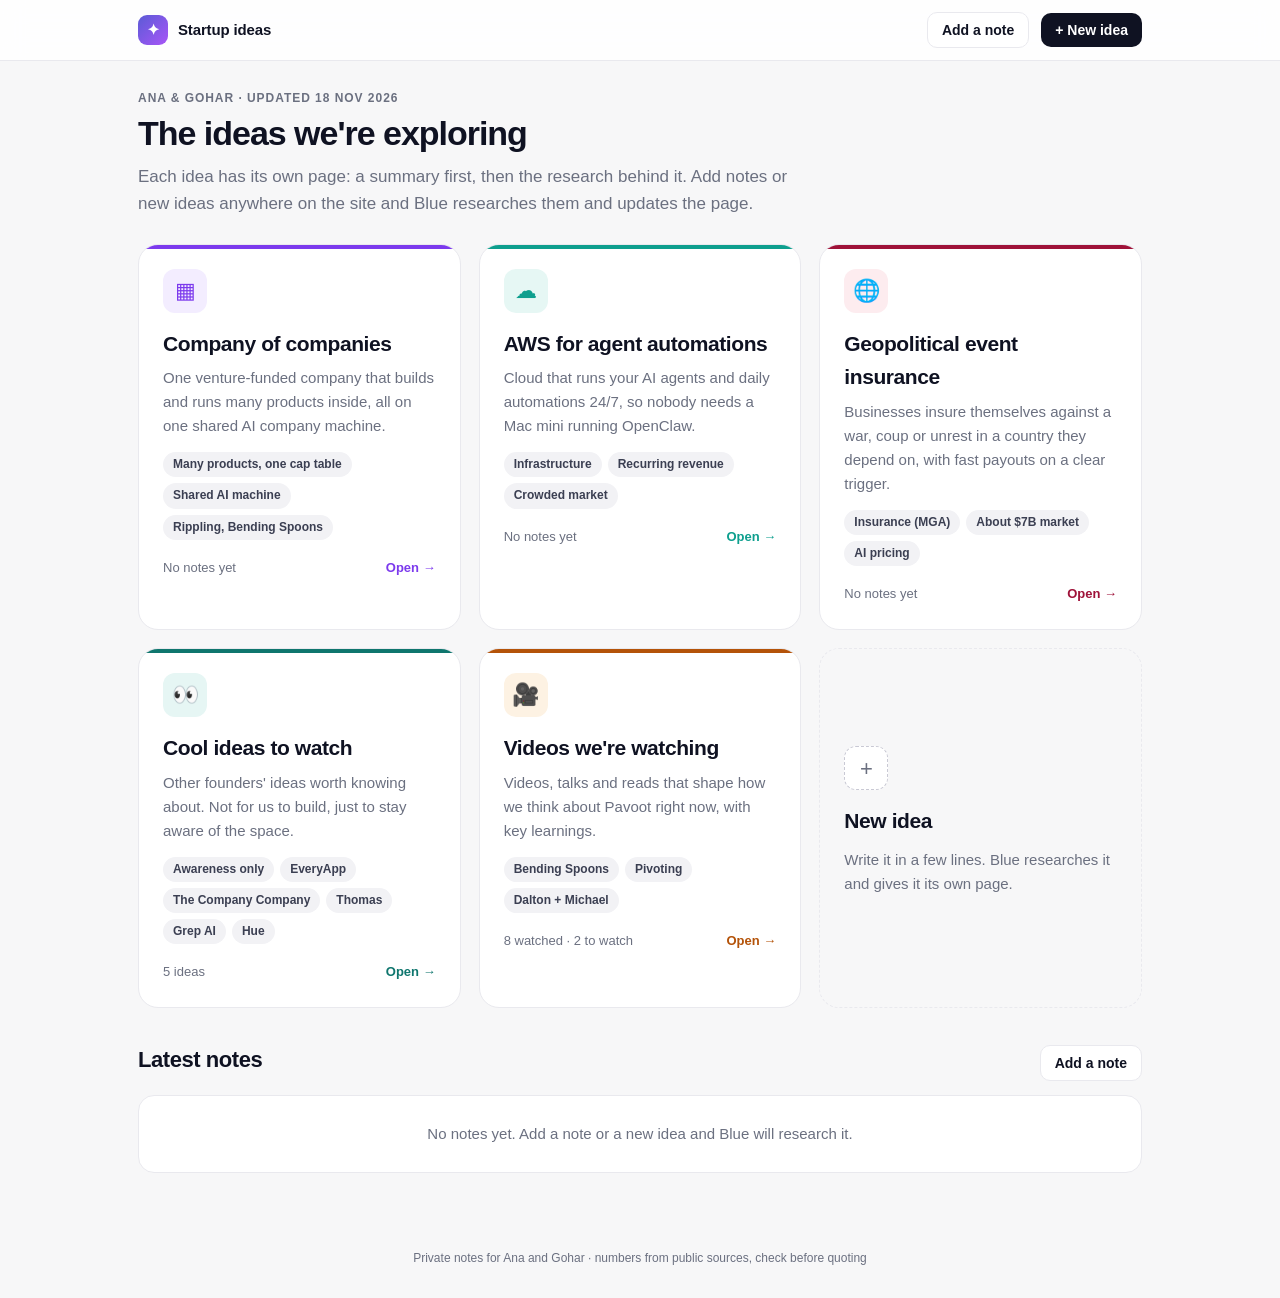
==== index.html @ 95b8ad47 "Expand Geopolitical event insurance: market size, companies with links and revenue, AI tab" ====
<!doctype html>
<html lang='en'><head><meta charset='utf-8'><meta name='viewport' content='width=device-width,initial-scale=1'><meta name='robots' content='noindex,nofollow'><title>Startup ideas</title>
<style>
:root{--bg:#f7f7f8;--card:#fff;--ink:#0f1222;--mut:#6b7080;--line:#e9e9ee;--acc:#5b5bd6;--cc:#7c3aed;--ccl:#f3edff;--aws:#0e9f8e;--awsl:#e6f7f4;--good:#16a34a;--bad:#dc2626}
*{box-sizing:border-box}html{scroll-behavior:smooth}body{margin:0;font:15px/1.6 Inter,-apple-system,BlinkMacSystemFont,'Segoe UI',Roboto,Arial,sans-serif;background:var(--bg);color:var(--ink);-webkit-font-smoothing:antialiased}
a{color:inherit}button{font-family:inherit}
.bar{position:sticky;top:0;z-index:20;background:rgba(255,255,255,.85);backdrop-filter:saturate(180%) blur(12px);-webkit-backdrop-filter:saturate(180%) blur(12px);border-bottom:1px solid var(--line)}
.bar .in{max-width:1040px;margin:0 auto;padding:12px 18px;display:flex;align-items:center;gap:12px}
.logo{display:flex;align-items:center;gap:10px;font-weight:700;letter-spacing:-.01em;cursor:pointer}.logo i{width:30px;height:30px;border-radius:9px;background:linear-gradient(135deg,#5b5bd6,#a855f7);display:inline-flex;align-items:center;justify-content:center;color:#fff;font-style:normal;font-size:15px}
.sp{flex:1}.btn{border:0;border-radius:10px;padding:9px 14px;font-weight:600;font-size:14px;cursor:pointer;background:var(--ink);color:#fff;display:inline-flex;align-items:center;gap:6px}.btn.sec{background:#fff;color:var(--ink);border:1px solid var(--line)}.btn:disabled{opacity:.5}
main{max-width:1040px;margin:0 auto;padding:28px 18px 60px}
.view{display:none}.view.on{display:block;animation:f .25s ease}@keyframes f{from{opacity:0;transform:translateY(6px)}to{opacity:1}}
.eyebrow{font-size:12px;font-weight:700;letter-spacing:.08em;text-transform:uppercase;color:var(--mut)}
h1{font-size:34px;line-height:1.15;letter-spacing:-.03em;margin:6px 0 10px}h2{font-size:22px;letter-spacing:-.02em;margin:0 0 6px}h3{font-size:15px;margin:0 0 8px;letter-spacing:-.01em}
.lede{color:var(--mut);font-size:17px;max-width:680px;margin:0 0 26px}
.card{background:var(--card);border:1px solid var(--line);border-radius:16px;padding:20px 22px;margin:0 0 16px}
.card p{margin:6px 0}.grid{display:grid;grid-template-columns:repeat(auto-fit,minmax(260px,1fr));gap:16px;margin:0 0 16px}.grid>.card{margin:0}
.ideas{display:grid;grid-template-columns:repeat(auto-fit,minmax(300px,1fr));gap:18px;margin-bottom:34px}
.ic{position:relative;cursor:pointer;border-radius:20px;padding:24px;background:#fff;border:1px solid var(--line);transition:.2s;overflow:hidden}.ic:hover{transform:translateY(-3px);box-shadow:0 14px 34px rgba(15,18,34,.08)}
.ic:before{content:'';position:absolute;inset:0 0 auto 0;height:4px;background:var(--c)}
.ic .ico{width:44px;height:44px;border-radius:12px;background:var(--cl);color:var(--c);display:flex;align-items:center;justify-content:center;font-size:22px;margin-bottom:14px}
.ic h2{font-size:21px}.ic p{color:var(--mut);margin:4px 0 14px}.chips{display:flex;flex-wrap:wrap;gap:6px}.chip{font-size:12px;font-weight:600;padding:3px 10px;border-radius:20px;background:#f2f2f5;color:#3b3f52}
.ic .ft{display:flex;justify-content:space-between;align-items:center;margin-top:18px;font-size:13px;color:var(--mut)}.ic .ft b{color:var(--c)}
.ic.add{border-style:dashed;background:transparent;display:flex;flex-direction:column;justify-content:center;align-items:flex-start;--c:transparent}.ic.add .ico{background:#fff;border:1px dashed #c9c9d4;color:var(--mut)}
.secttl{display:flex;justify-content:space-between;align-items:center;margin:0 0 12px}
.back{display:inline-flex;align-items:center;gap:6px;color:var(--mut);font-size:14px;cursor:pointer;margin-bottom:14px;border:0;background:none;padding:0}
.ihead{display:flex;gap:16px;align-items:flex-start;margin-bottom:20px}.ihead .ico{flex:0 0 52px;height:52px;border-radius:14px;background:var(--cl);color:var(--c);display:flex;align-items:center;justify-content:center;font-size:26px}.ihead h1{margin:0 0 4px;font-size:30px}.ihead p{margin:0;color:var(--mut);font-size:16px}
.tabs{display:flex;gap:4px;border-bottom:1px solid var(--line);margin:0 0 22px;overflow-x:auto;scrollbar-width:none;position:sticky;top:55px;background:var(--bg);z-index:10}.tabs::-webkit-scrollbar{display:none}
.tabs button{flex:0 0 auto;border:0;background:none;padding:11px 12px;font-size:14px;font-weight:500;color:var(--mut);cursor:pointer;border-bottom:2px solid transparent;margin-bottom:-1px}.tabs button.on{color:var(--ink);border-bottom-color:var(--c);font-weight:650}
.cnt{display:inline-block;min-width:18px;padding:0 6px;border-radius:9px;background:var(--cl);color:var(--c);font-size:11px;line-height:18px;margin-left:5px;text-align:center}
.pane{display:none}.pane.on{display:block;animation:f .2s}
.hero{font-size:18px;line-height:1.55;border:0;background:linear-gradient(135deg,var(--cl),#fff);border-left:4px solid var(--c)}
.stats{display:grid;grid-template-columns:repeat(auto-fit,minmax(150px,1fr));gap:12px;margin:0 0 16px}.stat{background:#fff;border:1px solid var(--line);border-radius:14px;padding:14px 16px}.stat b{display:block;font-size:22px;letter-spacing:-.02em;color:var(--c)}.stat span{font-size:13px;color:var(--mut)}
.flow{display:grid;grid-template-columns:repeat(auto-fit,minmax(180px,1fr));gap:12px;margin:0 0 16px}.step{background:#fff;border:1px solid var(--line);border-radius:14px;padding:14px 16px}.step .n{width:26px;height:26px;border-radius:50%;background:var(--cl);color:var(--c);font-weight:700;font-size:13px;display:flex;align-items:center;justify-content:center;margin-bottom:8px}.step p{margin:0;font-size:14px;color:#3b3f52}
ul{padding-left:20px;margin:6px 0}li{margin:5px 0}ul.pro,ul.con{list-style:none;padding:0}ul.pro li,ul.con li{padding-left:26px;position:relative}ul.pro li:before,ul.con li:before{position:absolute;left:0;top:2px;width:18px;height:18px;border-radius:50%;font-size:11px;font-weight:800;display:flex;align-items:center;justify-content:center}ul.pro li:before{content:'✓';background:#e8f7ee;color:var(--good)}ul.con li:before{content:'!';background:#fdecec;color:var(--bad)}
.tw{overflow-x:auto;margin:0 -4px}table{border-collapse:collapse;width:100%;font-size:14px}th,td{padding:11px 10px;text-align:left;vertical-align:top;border-bottom:1px solid var(--line)}th{font-size:11px;text-transform:uppercase;letter-spacing:.06em;color:var(--mut);font-weight:700}tr:last-child td{border-bottom:0}td b{white-space:nowrap}
.ex{display:grid;grid-template-columns:repeat(auto-fit,minmax(280px,1fr));gap:14px;margin:0 0 16px}.exc{background:#fff;border:1px solid var(--line);border-radius:16px;padding:18px}.exc .k{display:flex;justify-content:space-between;gap:8px;align-items:baseline}.exc .k h3{margin:0;font-size:16px}.exc .num{font-size:13px;font-weight:700;color:var(--c);white-space:nowrap}.exc p{margin:8px 0 0;font-size:14px;color:#3b3f52}.exc .take{margin-top:10px;font-size:13px;color:var(--mut);border-top:1px dashed var(--line);padding-top:8px}
.note{font-size:13px;color:var(--mut)}.lnk{color:var(--c);cursor:pointer;font-weight:600}
.qt{border-left:3px solid var(--line);padding:2px 0 2px 14px;margin:12px 0;color:#3b3f52}.qt .d{font-size:12px;font-weight:700;color:var(--mut);text-transform:uppercase;letter-spacing:.05em}
.nt{border:1px solid var(--line);border-radius:12px;padding:12px 14px;margin:10px 0;background:#fff}.nt .tx{margin-top:6px;white-space:pre-wrap}.nt .reply{margin-top:8px;font-size:13px;background:#f4f4ff;color:#33338a;border-radius:8px;padding:7px 10px}.nt .meta{font-size:12px;color:var(--mut);margin-top:6px}
.pill{display:inline-block;font-size:11px;font-weight:700;padding:2px 8px;border-radius:10px}.s-new{background:#fff4e5;color:#b45309}.s-wip{background:#eef2ff;color:#4338ca}.s-done{background:#e8f7ee;color:var(--good)}
.empty{text-align:center;padding:26px 10px;color:var(--mut)}
form label{display:block;font-size:13px;font-weight:600;margin:14px 0 6px}select,textarea{width:100%;font:inherit;border:1px solid var(--line);border-radius:10px;padding:10px 12px;background:#fff;color:var(--ink)}textarea{min-height:130px;resize:vertical}select:focus,textarea:focus{outline:2px solid #c7c7f5;border-color:#c7c7f5}
.seg{display:inline-flex;background:#f1f1f4;border-radius:10px;padding:3px;gap:2px}.seg button{border:0;background:none;border-radius:8px;padding:7px 13px;cursor:pointer;font-size:13px;font-weight:600;color:var(--mut)}.seg button.on{background:#fff;color:var(--ink);box-shadow:0 1px 3px rgba(0,0,0,.08)}
.modal{position:fixed;inset:0;background:rgba(15,18,34,.45);display:none;align-items:flex-start;justify-content:center;z-index:50;overflow:auto;padding:16px}.modal.on{display:flex}.modal .card{max-width:520px;width:100%;margin-top:6vh;box-shadow:0 24px 60px rgba(0,0,0,.2)}
.toast{position:fixed;left:50%;bottom:22px;transform:translateX(-50%);background:var(--ink);color:#fff;padding:10px 16px;border-radius:10px;font-size:14px;display:none;z-index:60;max-width:90%}
footer{text-align:center;color:var(--mut);font-size:12px;padding:0 16px 30px}
@media(max-width:640px){h1{font-size:27px}.ihead h1{font-size:24px}main{padding:20px 14px 50px}.bar .in{padding:10px 14px}.hide-s{display:none}.card{padding:16px}.tabs{top:51px}}
details.tg>summary{list-style:none;cursor:pointer;display:flex;align-items:center;gap:12px}details.tg>summary::-webkit-details-marker{display:none}details.tg>summary .sm{flex:1;min-width:0}details.tg>summary h2{margin:0;font-size:19px}details.tg>summary .note{margin:4px 0 0}details.tg>summary::after{content:'';flex:none;width:9px;height:9px;border-right:2px solid var(--c,#6b7080);border-bottom:2px solid var(--c,#6b7080);transform:rotate(45deg);transition:transform .2s;margin:0 4px 4px 0}details.tg[open]>summary::after{transform:rotate(-135deg);margin:4px 4px 0 0}details.tg>.tb{margin-top:12px}
.vctl{display:flex;flex-wrap:wrap;gap:8px;margin:0 0 10px}.vseg button{border:0;background:transparent;padding:6px 12px;border-radius:8px;font:inherit;font-size:13px;cursor:pointer;color:#3b3f52}.vseg button.on{background:#fff;box-shadow:0 1px 2px rgba(0,0,0,.12);font-weight:600}.vkinds{display:flex;gap:6px;flex-wrap:wrap;margin:0 0 14px}.vkinds button{border:1px solid #d6d6de;background:#fff;border-radius:999px;padding:5px 12px;font:inherit;font-size:13px;cursor:pointer;color:#3b3f52}.vkinds button.on{background:#1f2333;color:#fff;border-color:#1f2333}.card.k-video{border-left:5px solid #2563eb!important}.card.k-insight,.card.k-trend{border-left:5px solid #7c3aed!important}.card.k-text{border-left:5px solid #059669!important}.kb{display:inline-block;padding:1px 8px;border-radius:10px;font-weight:600;font-size:12px}.kb.k-video{background:#dbeafe;color:#1d4ed8}.kb.k-insight,.kb.k-trend{background:#ede9fe;color:#6d28d9}.kb.k-text{background:#d1fae5;color:#047857}.vkinds button[data-vk=video]{border-color:#93c5fd;color:#1d4ed8}.vkinds button[data-vk=insight],.vkinds button[data-vk=trend]{border-color:#c4b5fd;color:#6d28d9}.vkinds button[data-vk=text]{border-color:#6ee7b7;color:#047857}.vkinds button[data-vk=video].on{background:#2563eb;border-color:#2563eb;color:#fff}.vkinds button[data-vk=insight].on,.vkinds button[data-vk=trend].on{background:#7c3aed;border-color:#7c3aed;color:#fff}.vkinds button[data-vk=text].on{background:#059669;border-color:#059669;color:#fff}.vdate{display:flex;flex-wrap:wrap;gap:8px;align-items:center;margin:-4px 0 14px;font-size:13px;color:#3b3f52}.vdate label{display:flex;gap:4px;align-items:center}.vdate input{padding:4px 8px;border:1px solid #d6d6de;border-radius:8px;font:inherit;font-size:13px}#vdq button{border:0;background:transparent;padding:6px 12px;border-radius:8px;font:inherit;font-size:13px;cursor:pointer;color:#3b3f52}#vdq button.on{background:#fff;box-shadow:0 1px 2px rgba(0,0,0,.12);font-weight:600}#v-videos .vbar{margin:14px 0 8px}#v-videos .vbar input{width:100%;padding:10px 12px;border:1px solid #d6d6de;border-radius:10px;font-size:15px;font-family:inherit;box-sizing:border-box}.vtags{display:flex;flex-wrap:wrap;gap:6px;margin:0 0 14px}.vpill{border:1px solid #f1d9b8;background:#fdf2e3;color:#b45309;border-radius:999px;padding:4px 10px;font-size:12px;cursor:pointer}.vpill.on{background:#b45309;color:#fff}.vthumb{width:100%;max-width:480px;border-radius:12px;display:block;margin:10px 0}.vmine{background:#fff7ed;border-left:4px solid #f97316;padding:8px 14px;border-radius:10px}.vquote{margin:6px 0;padding:8px 12px;border-left:3px solid #f1d9b8;background:#fafafa;border-radius:6px;font-style:italic}.vch a{color:inherit;text-decoration:none}.vch b{color:#b45309;margin-right:4px}</style></head><body>
<div class=bar><div class=in><div class=logo data-go=home><i>&#10022;</i>Startup ideas</div><div class=sp></div><button class='btn sec hide-s' data-add=note data-idea=cc>Add a note</button><button class=btn data-add=idea>+ New idea</button></div></div>
<main>

<section class=view id=v-home>
<div class=eyebrow>Ana &amp; Gohar &middot; updated 18 Nov 2026</div>
<h1>The ideas we're exploring</h1>
<p class=lede>Each idea has its own page: a summary first, then the research behind it. Add notes or new ideas anywhere on the site and Blue researches them and updates the page.</p>
<div class=ideas>
<div class=ic style='--c:var(--cc);--cl:var(--ccl)' data-go=cc><div class=ico>&#9638;</div><h2>Company of companies</h2><p>One venture-funded company that builds and runs many products inside, all on one shared AI company machine.</p><div class=chips><span class=chip>Many products, one cap table</span><span class=chip>Shared AI machine</span><span class=chip>Rippling, Bending Spoons</span></div><div class=ft><span id=hc-cc>No notes yet</span><b>Open &rarr;</b></div></div>
<div class=ic style='--c:var(--aws);--cl:var(--awsl)' data-go=aws><div class=ico>&#9729;</div><h2>AWS for agent automations</h2><p>Cloud that runs your AI agents and daily automations 24/7, so nobody needs a Mac mini running OpenClaw.</p><div class=chips><span class=chip>Infrastructure</span><span class=chip>Recurring revenue</span><span class=chip>Crowded market</span></div><div class=ft><span id=hc-aws>No notes yet</span><b>Open &rarr;</b></div></div>
<div class=ic style='--c:#9f1239;--cl:#fdecef' data-go=geo><div class=ico>&#127760;</div><h2>Geopolitical event insurance</h2><p>Businesses insure themselves against a war, coup or unrest in a country they depend on, with fast payouts on a clear trigger.</p><div class=chips><span class=chip>Insurance (MGA)</span><span class=chip>About $7B market</span><span class=chip>AI pricing</span></div><div class=ft><span id=hc-geo>No notes yet</span><b>Open &rarr;</b></div></div>
<div class=ic style='--c:#0f766e;--cl:#e6f6f4' data-go=watch><div class=ico>&#128064;</div><h2>Cool ideas to watch</h2><p>Other founders' ideas worth knowing about. Not for us to build, just to stay aware of the space.</p><div class=chips><span class=chip>Awareness only</span><span class=chip>EveryApp</span><span class=chip>The Company Company</span><span class=chip>Thomas</span><span class=chip>Grep AI</span><span class=chip>Hue</span></div><div class=ft><span>5 ideas</span><b>Open &rarr;</b></div></div>
<div class=ic style='--c:#b45309;--cl:#fdf2e3' data-go=videos><div class=ico>&#127909;</div><h2>Videos we're watching</h2><p>Videos, talks and reads that shape how we think about Pavoot right now, with key learnings.</p><div class=chips><span class=chip>Bending Spoons</span><span class=chip>Pivoting</span><span class=chip>Dalton + Michael</span></div><div class=ft><span id=vhomecount>8 items</span><b>Open &rarr;</b></div></div>
<div class='ic add' data-add=idea><div class=ico>+</div><h2>New idea</h2><p>Write it in a few lines. Blue researches it and gives it its own page.</p></div>
</div>
<div class=secttl><h2>Latest notes</h2><button class='btn sec' data-add=note data-idea=cc>Add a note</button></div>
<div id=hl></div>
</section>

<section class=view id=v-cc style='--c:var(--cc);--cl:var(--ccl)'>
<button class=back data-go=home>&larr; All ideas</button>
<div class=ihead><div class=ico>&#9638;</div><div><h1>Company of companies</h1><p>Build many products inside one company and run them all on a shared AI machine.</p></div></div>
<div class=tabs><button data-p=overview>Overview</button><button data-p=examples>Who does this</button><button data-p=econ>Economics</button><button data-p=position>How we differ</button><button data-p=playbook>Playbook</button><button data-p=tcc>The Company Company</button><button data-p=origin>Origin</button><button data-p=notes>Notes<span class=cnt id=nc-cc>0</span></button></div>

<div class=pane data-p=overview>
<div class='card hero'>A venture-funded <b>company of companies</b>. We build several products <b>inside one company</b>, each aiming for millions and then tens of millions in ARR. A shared AI <b>company machine</b> runs GTM, onboarding, support and ops for all of them. We keep the companies and don't sell the machine.</div>
<div class=stats><div class=stat><b>$570M</b><span>Rippling ARR, built as many products in parallel</span></div><div class=stat><b>$1.31B</b><span>Bending Spoons revenue on one shared stack</span></div><div class=stat><b>55+</b><span>apps Zoho runs on one platform</span></div><div class=stat><b>$3B+</b><span>raised by Thrive Holdings for AI-run portfolios</span></div></div>
<h3>How it works</h3>
<div class=flow><div class=step><div class=n>1</div><p><b>Pick a focused market</b> that pays for software and is too small for the AI labs to care about.</p></div><div class=step><div class=n>2</div><p><b>A small pod does the 0 to 1</b>: customer calls, product shape, first users.</p></div><div class=step><div class=n>3</div><p><b>The machine runs it</b>: landing page, LinkedIn, outbound, onboarding, support, ops.</p></div><div class=step><div class=n>4</div><p><b>Double down or kill</b>: PMF earns people and money, no traction gets shut down fast.</p></div></div>
<div class=grid>
<div class=card><h3>Why now</h3><ul><li>Big horizontal TAMs are where the labs go next (a lab already shipped a Granola-type notes app). Focused markets stay below their radar.</li><li>AI made building cheap. Running a company is now the bottleneck, and that is what the machine does.</li><li>We're funded, so we can run several bets in parallel and hire a platform team early.</li></ul></div>
<div class=card><h3>Later: buy companies</h3><p>With cash flow, buy stagnant software companies (they sell for about 3.5 to 5.5x ARR) and move them onto the machine, like Bending Spoons does with Evernote, WeTransfer and Vimeo.</p></div>
</div>
<div class=grid>
<div class=card><h3>Why it could work</h3><ul class=pro><li>Many shots on goal; one failed product doesn't kill the company.</li><li>The machine compounds: every launch makes the next one cheaper and faster.</li><li>Focused markets avoid head-on fights with the labs.</li><li>Investors already fund this shape (Rippling, Bending Spoons, Thrive Holdings).</li></ul></div>
<div class=card><h3>What could go wrong</h3><ul class=con><li>Distribution is the hard part. The machine speeds up execution, not finding demand.</li><li>Focus: several half-built products instead of one great one.</li><li>The portfolio must add up to a venture-size outcome ($100M+ ARR).</li><li>Burn grows fast if the kill rules are soft.</li></ul></div>
</div>
<div class=grid>
<div class=card><h3>Open questions</h3><ul><li>Same buyer for every product (like Rippling) or unrelated markets (like Bending Spoons)?</li><li>One brand or many brands under one parent?</li><li>How many pods at once: 3, 5 or 8?</li><li>When do acquisitions start?</li></ul></div>
<div class=card><h3>Next steps</h3><ul><li>Pick 3 to 5 focused B2B markets to test (filter in <span class=lnk data-go='cc/playbook'>Playbook</span>).</li><li>Decide the first machine pieces: GTM machine, auto onboarding, self-healing support.</li><li>Talk to 2 or 3 multi-product operators (lempire, saas.group, Bending Spoons alumni).</li></ul></div>
</div>
<div class=card style="margin-top:16px"><h3>Gohar's questions (15 Nov)</h3><p class=note>From her voice notes in Internal Pavoot convos. To answer before we pitch this.</p><ul><li><b>Internal or platform?</b> Do we build many small tools ourselves (media management, sales, contract review...) and run each one with our own internal systems for marketing and the rest? Or do we sell that machine to other multi-tool companies so their tools promote themselves? Today's answer on this page: we build and keep the companies, we don't sell the machine.</li><li><b>Bending Spoons:</b> how exactly do they make a bought company more efficient, just fewer hires? For us it would mean taking a tool like the media tool and making it run by itself, marketing included.</li><li><b>Pitch:</b> it took about 7 minutes to explain the one-liner. We need a version investors get in one sentence.</li><li><b>TAM:</b> she flagged the TAM thinking as interesting. Worth showing the math for the whole portfolio.</li><li>She likes the ideas overall and wants more examples to understand it deeper.</li></ul></div>
</div>

<div class=pane data-p=examples>
<p class=lede>Funded companies that already build or run many products.</p>
<div class=ex>
<div class=exc><div class=k><h3>Rippling</h3><span class=num>~$570M ARR</span></div><p>"Compound startup": HR, IT and finance products built in parallel on one data layer. $1.8B+ raised, $16.8B valuation (2025).</p><div class=take>Takeaway: building many products at once can be a venture story.</div></div>
<div class=exc><div class=k><h3>Bending Spoons</h3><span class=num>~$1.31B revenue</span></div><p>Buys mature brands (Evernote, WeTransfer, Vimeo, Eventbrite), moves them to a shared stack, cuts teams and raises prices. About $2.7B of M&amp;A in 2024-25, funded by $710M equity and $2.8B debt.</p><div class=take>Takeaway: the shared machine is the asset; debt can fund acquisitions.</div></div>
<div class=exc><div class=k><h3>Thrive Holdings</h3><span class=num>$3B+ raised</span></div><p>AI roll-up spun out of Thrive Capital: buys services firms (accounting, IT) and embeds engineers to automate them. Raised $2B in Aug 2026 at $12B.</p><div class=take>Takeaway: investors pay for AI-run portfolios.</div></div>
<div class=exc><div class=k><h3>General Catalyst Creation</h3><span class=num>$1.5B fund</span></div><p>Incubates AI platforms that buy services businesses and automate 30 to 70% of the work.</p><div class=take>Takeaway: the same thesis, from the investor side.</div></div>
<div class=exc><div class=k><h3>Atlassian, HubSpot, Zoho</h3><span class=num>Zoho ~$1.4B</span></div><p>Launch new products inside (Atlassian's Point A program) on shared identity, billing and UI, then cross-sell. Zoho runs 55+ apps with no VC.</p><div class=take>Takeaway: how to launch products inside one company.</div></div>
<div class=exc><div class=k><h3>Studios: Atomic, Hexa, Forum</h3><span class=num>Atomic IV $320M</span></div><p>Build startups in house, then spin each one out with its own founders and cap table.</p><div class=take>Takeaway: the launch process. The difference: we keep the companies.</div></div>
</div>
<p class=note>Numbers come from web searches and press reports. Check them before quoting.</p>
</div>

<div class=pane data-p=econ>
<p class=lede>Bootstrapped holdings show how much small software companies earn and what they're worth.</p>
<div class=card><div class=tw><table><tr><th>Company</th><th>Model</th><th>Size</th></tr>
<tr><td><b>Constellation Software</b></td><td>Buys small vertical software, never sells, decentralized groups (hurdle ~20-25% IRR)</td><td>$11.6B revenue (2025), 1,100+ units</td></tr>
<tr><td><b>saas.group</b></td><td>Buys bootstrapped SaaS brands</td><td>25+ brands, $100M+ ARR</td></tr>
<tr><td><b>lempire</b></td><td>lemlist plus sister tools, cross-sold to the same users</td><td>~$40-45M ARR, 25-35% EBITDA</td></tr>
<tr><td><b>37signals</b></td><td>Basecamp, HEY, ONCE</td><td>~$80M+ revenue, under 80 people</td></tr>
<tr><td><b>Tiny</b></td><td>Holding of internet businesses (Dribbble, AeroPress)</td><td>~$300M in sales</td></tr>
<tr><td><b>Pieter Levels</b></td><td>Portfolio of small products</td><td>~$2.5-3M ARR, no employees</td></tr>
</table></div></div>
<div class=grid>
<div class=card><h3>Rules of thumb</h3><ul><li>SaaS at $1-10M ARR usually runs at 20-40% profit.</li><li>Small SaaS sells for about 3.5-5.5x ARR (or 3-5x profit).</li><li>With AI running GTM and support, a product could need only 1 to 2 people.</li></ul></div>
<div class=card><h3>Example</h3><p>5 products at $2M ARR each = $10M ARR, about $2-4M profit a year and worth roughly $35-55M. At venture scale the goal is 10+ products, or a few that reach $20M+ each.</p></div>
</div>
</div>

<div class=pane data-p=position>
<p class=lede>Where this sits next to models that already exist.</p>
<div class=card><div class=tw><table><tr><th>Model</th><th>What they do</th><th>Our difference</th></tr>
<tr><td><b>Bootstrapped holding</b></td><td>Tiny, saas.group, Constellation buy profitable small software and grow from cash flow</td><td>We build first, in parallel, with venture money, then buy later</td></tr>
<tr><td><b>Venture studio</b></td><td>Atomic, Hexa launch startups and spin them out</td><td>Everything stays in one company and one cap table</td></tr>
<tr><td><b>Compound startup</b></td><td>Rippling sells many products to one buyer on one data layer</td><td>Same buyer or different markets; the shared asset is the operating machine</td></tr>
<tr><td><b>AI platform</b></td><td>The Company Company sells agents-run-your-company software</td><td>We don't sell the platform; we earn from the companies it runs</td></tr>
</table></div></div>
</div>

<div class=pane data-p=playbook>
<p class=lede>A draft of how a new product goes from idea to running on the machine.</p>
<div class=grid>
<div class=card><h3>A market passes when</h3><ul><li>B2B buyers already pay for software or services in it.</li><li>There's a reachable channel: a community, marketplace, SEO or a clear outbound list.</li><li>Too focused for the labs, big enough for $5-20M ARR.</li><li>Testable in 4 to 6 weeks.</li><li>Fits our backgrounds or shares a buyer with another product.</li></ul></div>
<div class=card><h3>The company machine</h3><ul><li>GTM: landing page, LinkedIn page, daily posts, outbound, ads.</li><li>Auto onboarding and product tours.</li><li>Self-healing support and ops agents.</li><li>Shared auth, billing, analytics and one dashboard.</li><li>A launch template for every new product.</li></ul></div>
</div>
<h3>Stages and gates</h3>
<div class=flow><div class=step><div class=n>1</div><p><b>Explore, 2-4 weeks:</b> 20+ customer calls, a landing page, a waitlist or letters of intent.</p></div><div class=step><div class=n>2</div><p><b>Build, 4-6 weeks:</b> MVP on shared auth, billing and onboarding; first paying users.</p></div><div class=step><div class=n>3</div><p><b>Prove, ~90 days:</b> no paying customers or no MRR growth means kill it and keep the learnings.</p></div><div class=step><div class=n>4</div><p><b>Scale:</b> steady MRR growth and good retention earn a bigger pod.</p></div><div class=step><div class=n>5</div><p><b>Run:</b> the machine runs it; humans move to the next product.</p></div></div>
<div class=card><h3>Capital rules (our assumptions)</h3><ul><li>Fixed budget per pod per stage; money follows the gates.</li><li>At about $10M a year of spend: platform team $3-4M, 6 to 8 pods at $0.5-0.8M each.</li><li>Acquisitions use a hurdle rate, like Constellation (~20-25% IRR).</li></ul><p class=note>Planning assumptions, not researched numbers.</p></div>
</div>

<div class=pane data-p=tcc>
<div class=card style="margin-bottom:16px"><h3>Gohar's question</h3><p>"Was this what Pentagon was doing?" She saw the same pattern here (an AI that runs a business with named agents per department). To check: how Pentagon compares to The Company Company.</p></div>
<p class=lede>thecompany.company sells an AI layer that runs a business. It's the closest product to our machine.</p>
<div class=grid>
<div class=card><h3>What they do</h3><ul><li>"The AI that runs your business": a team plus always-on agents with shared memory and all your tools.</li><li>The company is drawn as departments (Engineering, Product, GTM, Operations) with named agents next to humans.</li><li>Agents read 212 replies to a welcome email, write specs, close the books, refund charges and ship code; humans approve.</li><li>Sold as SaaS: Individual and Teams plans (Pro, Max, Ultra).</li></ul></div>
<div class=card><h3>What it means for us</h3><ul><li>A funded team is betting agents can run every department.</li><li>They sell the shovels; we mine. They earn from the platform, we earn from the companies it runs.</li><li>We could use tools like this inside our machine instead of building every piece.</li><li>Risk: if our machine gets very good, selling it is tempting, which puts us in their market.</li></ul></div>
</div>
</div>

<div class=pane data-p=origin>
<p class=lede>How the idea came together, from the voice notes.</p>
<div class=card>
<div class=qt><div class=d>14 Nov &middot; big TAMs</div>Big-TAM ideas are exactly what the labs go after. Maybe pick smaller markets that aren't attractive enough for them.</div>
<div class=qt><div class=d>14 Nov &middot; Bending Spoons</div>They buy companies that stopped growing, keep the users and run them with far fewer people. Our version: a company factory used internally, not sold. We do the 0 to 1, then AI runs GTM, users and sales.</div>
<div class=qt><div class=d>14 Nov &middot; how it would work</div>Several ideas in parallel, everything reproducible: a GTM machine, self-healing systems, auto LinkedIn posts, quick onboarding. Human time goes where PMF shows up. Later, buy companies.</div>
<div class=qt><div class=d>14 Nov &middot; The Company Company</div>They sell this layer to companies. We'd build it internally to launch our own companies.</div>
<div class=qt><div class=d>15 Nov &middot; funded</div>We're venture-funded, so this isn't bootstrapping: a big company of companies with the products built inside, scaled with one playbook.</div>
</div>
</div>

<div class=pane data-p=notes><div class=secttl><h2>Notes</h2><button class=btn data-add=note data-idea=cc>Add a note</button></div><div data-notes=cc></div></div>
</section>

<section class=view id=v-aws style='--c:var(--aws);--cl:var(--awsl)'>
<button class=back data-go=home>&larr; All ideas</button>
<div class=ihead><div class=ico>&#9729;</div><div><h1>AWS for agent automations</h1><p>Cloud infrastructure that runs AI agents and automations for you.</p></div></div>
<div class=tabs><button data-p=overview>Overview</button><button data-p=market>Who does this</button><button data-p=notes>Notes<span class=cnt id=nc-aws>0</span></button></div>
<div class=pane data-p=overview>
<div class='card hero'>Nobody should need a Mac mini running OpenClaw 24/7. Set up <b>"every day do X, Y, Z"</b> online; it runs on our servers and the results come to you.</div>
<div class=grid>
<div class=card><h3>Why it could work</h3><ul class=pro><li>Real pain and recurring revenue.</li><li>Fits our ML and infra background.</li><li>Growing market; can start narrow, e.g. one-click hosted OpenClaw.</li></ul></div>
<div class=card><h3>What could go wrong</h3><ul class=con><li>The big labs are already there.</li><li>Crowded and generic without a wedge.</li><li>Capital and ops heavy, with thin margins between LLM costs and cheap VPSs.</li><li>Trust and security of logins on our servers.</li></ul></div>
</div>
<div class=card><h3>Where it fits</h3><p>Hard to win as a standalone horizontal product. It works best as a narrow vertical (one persona, ready-made automations, Swiss/EU hosting) or as the infrastructure inside the <span class=lnk data-go=cc>company of companies</span> machine.</p></div>
</div>
<div class=pane data-p=market>
<p class=lede>Products that already run agents and automations in the cloud.</p>
<div class=ex>
<div class=exc><div class=k><h3>Hosted OpenClaw</h3></div><p>OpenClaw Cloud, V2 Cloud, HoopyClaw, or simply a cheap VPS.</p></div>
<div class=exc><div class=k><h3>Developer infra</h3></div><p>Modal, E2B, Trigger.dev: sandboxes and job runners for developers.</p></div>
<div class=exc><div class=k><h3>No-code agents</h3></div><p>Lindy, Zapier Agents, Manus, n8n Cloud, Relevance AI.</p></div>
<div class=exc><div class=k><h3>Big labs</h3></div><p>ChatGPT Scheduled Tasks and Agent Mode, Claude Managed Agents.</p></div>
</div>
</div>
<div class=pane data-p=notes><div class=secttl><h2>Notes</h2><button class=btn data-add=note data-idea=aws>Add a note</button></div><div data-notes=aws></div></div>
</section>

<section class=view id=v-geo style='--c:#9f1239;--cl:#fdecef'><button class=back data-go=home>&larr; All ideas</button><div class=ihead><div class=ico>&#127760;</div><div><h1>Geopolitical event insurance</h1><p>Insurance against wars and big political events in the countries a business depends on.</p></div></div><div class=tabs><button data-p=overview>Overview</button><button data-p=size>Market size</button><button data-p=market>Who does this</button><button data-p=ai>With AI</button><button data-p=risks>Why it&rsquo;s hard</button><button data-p=verdict>Verdict</button><button data-p=notes>Notes<span class=cnt id=nc-geo>0</span></button></div><div class=pane data-p=overview><div class='card hero'>A company with a factory, team, suppliers or customers in a country buys cover against <b>a war, coup, sanctions or unrest there</b>. If it happens, it gets paid fast on a clear trigger, without proving every euro of loss.</div><div class=grid><div class=card><h3>Why now</h3><ul class=pro><li>Ukraine, Israel and Gaza, the Red Sea and Taiwan made war risk a board-level topic.</li><li>Normal property and business interruption policies <b>exclude war</b>, and insurers tightened those exclusions after 2022.</li><li>Parametric insurance is proven in weather (about $12B of premium, growing about 12% a year) and is moving into violence and politics.</li><li>AI makes it cheap to price and pay small policies, the thing that kept SMEs out.</li></ul></div><div class=card><h3>In numbers (check before quoting)</h3><ul><li>About <b>$7B</b> a year of stand-alone political risk premium (2025), growing 6 to 9% a year.</li><li><b>$49B</b> counting all credit, political risk and surety (Howden).</li><li>Best venture comparable: <b>Descartes Underwriting</b>, about $250M of premium in 2025.</li><li>Almost all buyers today are large companies, banks and project investors.</li></ul></div></div><div class=card><h3>The gap a startup could take</h3><ul><li><b>SMEs and mid-market</b>: today it is broker-led, custom-quoted, slow and priced for big projects.</li><li><b>Non-damage losses</b>: classic cover pays when your building is destroyed. Lost revenue, stuck staff and broken supply chains are mostly uncovered.</li><li><b>Speed</b>: claims take months. A parametric trigger can pay in days.</li><li><b>Embedded</b>: sold inside payroll and employer-of-record tools, freight and trade finance platforms, travel tools.</li></ul></div></div><div class=pane data-p=size><p class=lede>Reports define these markets very differently, so ranges are wide. Premium = what customers pay per year. Check every number before quoting.</p><div class=grid><div class=card><h3>Premium pools</h3><ul><li><b>Credit, political risk and surety:</b> about $49B of premium in 2025 (Howden, Opportunity in flux).</li><li><b>Stand-alone political risk</b> (war, political violence, expropriation, currency): about $7B in 2025, growing 5.8 to 8.8% a year to 2030. Wider definitions go up to about $35B.</li><li><b>Political violence and terrorism:</b> about 34% of that, so roughly $2.4B. Lloyd&rsquo;s alone writes roughly $1.5B to $2.3B.</li><li><b>Parametric insurance (all risks):</b> about $12B of premium in 2025, about 12% a year.</li><li><b>Terrorism:</b> Pool Re (UK) collects about &pound;150M to &pound;200M a year; US terrorism cover under TRIA is several $B a year.</li><li><b>Kidnap and ransom:</b> $0.45B to $2.6B depending on the report.</li></ul></div><div class=card><h3>How much is insured</h3><ul><li><b>Berne Union members:</b> about $34.5B of new political risk cover in 2025, down about 18%.</li><li><b>MIGA:</b> record $9.5B of new guarantees in FY2025, $36.8B total exposure.</li><li><b>Ukraine:</b> Lloyd&rsquo;s war capacity about $600M a year; EBRD and Aon facility of &euro;150M, reinsured by MS Amlin.</li><li>Capacity is the bottleneck: the demand exists, the risk appetite does not.</li></ul></div></div><div class=grid><div class=card><h3>Adjacent markets</h3><ul><li><b>Prediction markets:</b> $44B traded in 2025 (Polymarket $21.5B, Kalshi $17.1B). Kalshi made $263.5M in fees in 2025.</li><li><b>Risk intelligence:</b> Dataminr about $200M revenue in 2025; Seerist about $14M (estimate).</li><li><b>Travel security and evacuation:</b> International SOS about $1.5B revenue, Crisis24 about $250M.</li></ul></div><div class=card><h3>What it means for a startup</h3><ul><li>The classic market is about $7B, mostly big buyers through brokers. The SME and parametric slice is tiny today: that is both the opening and the risk.</li><li>An MGA earns a commission on premium, typically about 20 to 30% (assumption). So $100M of premium is about $20M to $30M of revenue.</li><li>Reaching Descartes size ($250M premium) would mean roughly $50M to $75M of revenue.</li></ul></div></div></div><div class=pane data-p=market><p class=lede>It exists, mostly for big companies and through brokers. Insurers report premium, not revenue; numbers shown where public.</p><div class=ex><div class=exc><div class=k><h3>Lloyd&rsquo;s and specialty insurers</h3></div><ul><li><a href=https://www.beazley.com target=_blank rel=noopener>Beazley</a>: political risk, political violence and contingency in its MAP division, $950M written premium in 2024 (with marine and aviation). Listed in London.</li><li><a href=https://www.hiscoxgroup.com target=_blank rel=noopener>Hiscox</a>: political violence, terrorism, kidnap and ransom. $4.77B group premium in 2024, not split by line.</li><li><a href=https://www.chaucergroup.com target=_blank rel=noopener>Chaucer</a> (Syndicate 1084): political violence and terrorism, not split out.</li><li><a href=https://aegislondon.co.uk target=_blank rel=noopener>AEGIS London</a>: runs a $100M Political Violence Consortium at Lloyd&rsquo;s and backs Skyline&rsquo;s parametric product.</li></ul></div><div class=exc><div class=k><h3>New specialty carriers</h3></div><ul><li><a href=https://www.mosaicinsurance.com target=_blank rel=noopener>Mosaic Insurance</a>: Bermuda, Lloyd&rsquo;s Syndicate 1609, backed by Golden Gate Capital. Political risk, political violence, cyber. Revenue not public.</li><li><a href=https://www.asr-re.com target=_blank rel=noopener>Africa Specialty Risks</a>: political violence, terrorism and political risk across Africa. Premium about doubling each year, targeting $500M by 2026. Backed by Vitruvian and Helios, Syndicate 2454.</li></ul></div><div class=exc><div class=k><h3>Parametric players</h3></div><ul><li><a href=https://descartesunderwriting.com target=_blank rel=noopener>Descartes Underwriting</a>: corporate parametric, mostly climate. About $200M premium in 2024 and $250M in 2025, 600+ clients, $120M Series B, Battery Ventures investment in 2025. Closest venture comparable.</li><li>Skyline Partners (<a href=https://www.lloyds.com/insights/lloyds-lab target=_blank rel=noopener>Lloyd&rsquo;s Lab</a> alumni): parametric MGA. Its Cost of Violence product, sold with AEGIS London as INSDEX Active Response, pays US SMEs automatically when police data shows a violent incident nearby. Revenue not public.</li><li><a href=https://www.arbol.io target=_blank rel=noopener>Arbol</a>, <a href=https://www.triggerparametric.com target=_blank rel=noopener>Trigger Parametric</a>: parametric weather and climate cover. Revenue not public.</li></ul></div><div class=exc><div class=k><h3>Public agencies</h3></div><ul><li><a href=https://www.miga.org target=_blank rel=noopener>MIGA</a> (World Bank): war, expropriation and currency cover for investments in developing countries. $9.5B new in FY2025, no minimum size.</li><li><a href=https://www.dfc.gov/what-we-offer/asset-classes/insurance target=_blank rel=noopener>US DFC</a>: political risk insurance for projects with a US link, has SME programs.</li><li><a href=https://www.serv-ch.com/en/ target=_blank rel=noopener>SERV</a>: Swiss export risk insurance.</li><li><a href=https://www.ebrd.com target=_blank rel=noopener>EBRD</a>: Ukraine war-risk facility with Aon.</li><li><a href=https://www.poolre.co.uk target=_blank rel=noopener>Pool Re</a> (UK) and TRIA (US): state-backed terrorism reinsurance.</li></ul></div><div class=exc><div class=k><h3>Brokers and war-zone facilities</h3></div><ul><li><a href=https://www.marsh.com target=_blank rel=noopener>Marsh</a> runs Unity, marine war risk cover for ships and cargo in the Black Sea.</li><li><a href=https://www.howdengroup.com target=_blank rel=noopener>Howden</a>, Aon and WTW place most political risk; they earn commission and own the client.</li></ul></div><div class=exc><div class=k><h3>Data and AI tools</h3></div><ul><li><a href=https://www.dataminr.com target=_blank rel=noopener>Dataminr</a>: real-time event alerts from public data, about $200M revenue in 2025.</li><li><a href=https://www.seerist.com target=_blank rel=noopener>Seerist</a>: geopolitical risk intelligence, about $14M revenue (estimate).</li><li><a href=https://acleddata.com target=_blank rel=noopener>ACLED</a>: open conflict event data, the usual base for triggers.</li><li><a href=https://windward.ai target=_blank rel=noopener>Windward</a>: maritime AI for war-risk zones, SaaS. <a href=https://concirrus.ai target=_blank rel=noopener>Concirrus</a>: AI underwriting for marine insurers.</li><li><a href=https://www.federato.ai target=_blank rel=noopener>Federato</a> ($100M Series D, Goldman Sachs) and <a href=https://cytora.com target=_blank rel=noopener>Cytora</a>: AI underwriting platforms sold to insurers.</li><li><a href=https://earthian.ai target=_blank rel=noopener>Earthian AI</a> (Amsterdam): AI pricing of climate and geopolitical risk, reported $112M pre-seed incl. debt. <a href=https://mantisanalytics.com target=_blank rel=noopener>Mantis Analytics</a> (Ukraine): AI threat monitoring, about $0.5M pre-seed.</li></ul></div><div class=exc><div class=k><h3>Assistance and evacuation</h3></div><ul><li><a href=https://www.internationalsos.com target=_blank rel=noopener>International SOS</a>: about $1.5B revenue. <a href=https://www.crisis24.com target=_blank rel=noopener>Crisis24</a>: about $250M. They get people out; insurers pay the bill.</li></ul></div><div class=exc><div class=k><h3>Prediction markets</h3></div><ul><li><a href=https://polymarket.com target=_blank rel=noopener>Polymarket</a>: war and military markets, $21.5B traded in 2025, valuation reported up to about $15B. A hedge, not insurance.</li><li><a href=https://kalshi.com target=_blank rel=noopener>Kalshi</a>: CFTC-regulated, $263.5M fees in 2025, but cannot list war or terrorism contracts.</li></ul></div></div></div><div class=pane data-p=ai><div class='card hero'>AI does not change that one war hits everyone at once. It changes the <b>cost of pricing, selling and paying a small policy</b>, which is what kept SMEs out of this market.</div><div class=grid><div class=card><h3>What changes</h3><ul class=pro><li><b>Live pricing</b>: models read news, ACLED, satellite, shipping (AIS) and airspace data and reprice each country every week, instead of one broker quote that takes weeks.</li><li><b>Near-zero underwriting cost</b>: a $2k policy becomes worth writing (assumption).</li><li><b>Machine-checkable triggers</b>: airspace or border closed, port shut, sanctions listing, conflict events within a radius. Payout in days.</li><li><b>Exposure mapping</b>: an agent reads a customer&rsquo;s suppliers, staff locations and invoices, shows what is at risk and quotes cover.</li><li><b>Embedded by API</b>: quote and bind inside payroll, freight or travel tools.</li><li><b>Before, not only after</b>: alerts and evacuation help as risk rises, then the payout.</li></ul></div><div class=card><h3>What AI does not fix</h3><ul class=con><li>Correlation and capacity: carriers and reinsurers still have to take the risk.</li><li>Wars are rare, so models are hard to prove to Lloyd&rsquo;s and regulators.</li><li>Customers read the news too: adverse selection gets faster.</li><li>Incumbents buy the same tools (Federato, Cytora, Concirrus).</li><li>Real-time signal is already owned by Dataminr and similar players.</li></ul></div></div><div class=card><h3>Where an AI-native player can win</h3><ul><li>Small tickets, fast quotes, automatic claims, sold embedded where SMEs already are.</li><li>Software first: an AI underwriter for Lloyd&rsquo;s political risk syndicates (submission triage, live exposure, pricing). Revenue sooner, no capital; later become the MGA on their capacity.</li></ul></div></div><div class=pane data-p=risks><div class=grid><div class=card><h3>What could go wrong</h3><ul class=con><li><b>Correlated risk</b>: one war hits every customer in that country at once. That is why capacity is small and reinsurers exclude war.</li><li><b>Adverse selection</b>: people buy right before a war. Insurers stop writing new policies as soon as tension rises, exactly when demand peaks.</li><li><b>Little data</b>: wars are rare, so pricing is hard to defend with models alone.</li><li><b>Trigger disputes</b>: what counts as a war? Parametric triggers have basis risk (the event happens but the trigger does not fire, or the other way around).</li><li><b>Regulation</b>: needs a licensed carrier and an insurable interest, otherwise it is a betting product.</li></ul></div><div class=card><h3>What makes it workable</h3><ul class=pro><li>Start as an <b>MGA</b>: we design, price and sell; a Lloyd&rsquo;s syndicate or reinsurer carries the risk. Capital-light, the standard insurtech path.</li><li>Spread exposure across many countries and cap cover per country.</li><li>Annual policies with waiting periods, not cover bought the week before a war.</li><li>AI on news, conflict and satellite data for pricing, monitoring and automatic payouts. Fits our ML background.</li></ul></div></div></div><div class=pane data-p=verdict><div class='card hero'>Real and growing, but <b>not new</b>: big companies already buy about $7B a year of it. The opening is a <b>fast, parametric, AI-priced product for SMEs and mid-market</b>, built as an MGA on an existing carrier, or as software for those insurers first.</div><div class=grid><div class=card><h3>Good</h3><ul class=pro><li>Large, growing premium pool and a clear gap (SMEs, lost revenue, slow claims).</li><li>Recurring revenue; Descartes shows parametric can reach $250M of premium and a $120M Series B.</li><li>Data and ML are the edge in parametric pricing and triggers.</li></ul></div><div class=card><h3>Bad</h3><ul class=con><li>Neither of us has an insurance background: we need an underwriter co-founder or advisor and a carrier partner early.</li><li>Broker-led distribution, long sales cycles, regulation in every country.</li><li>Capacity can disappear exactly when the world gets dangerous.</li><li>Slower to show traction than software.</li></ul></div></div><div class=card><h3>Possible wedges to test</h3><ul><li>War and evacuation cover for companies with remote staff or contractors in risky countries, sold inside employer-of-record and payroll tools.</li><li>Parametric supply chain cover that pays if a key route (Red Sea, Taiwan Strait) or a supplier country is disrupted.</li><li>An AI underwriter sold to Lloyd&rsquo;s political risk syndicates (software revenue, no capital).</li><li>Event and trip cancellation from political unrest, a niche we know from Pavoot.</li></ul></div><div class=card><h3>Next steps</h3><ul><li>Talk to 5 to 10 SMEs that operate in or source from risky countries: do they want it and what would they pay?</li><li>Talk to 2 or 3 Lloyd&rsquo;s political risk underwriters and an MGA founder (e.g. Skyline Partners) about capacity and what software they would buy.</li><li>Check if it fits the <span class=lnk data-go=cc>company of companies</span> machine or is a separate, regulated company.</li></ul></div><div class=card><h3>Sources</h3><ul><li><a href=https://www.howdengroup.com target=_blank rel=noopener>Howden</a> (CPRI report), <a href=https://www.researchandmarkets.com target=_blank rel=noopener>Research and Markets</a>, <a href=https://www.berneunion.org target=_blank rel=noopener>Berne Union</a></li><li><a href=https://www.miga.org target=_blank rel=noopener>MIGA</a>, <a href=https://www.dfc.gov target=_blank rel=noopener>DFC</a>, <a href=https://www.ebrd.com target=_blank rel=noopener>EBRD</a>, <a href=https://www.poolre.co.uk target=_blank rel=noopener>Pool Re</a></li><li><a href=https://www.commercialriskonline.com target=_blank rel=noopener>Commercial Risk</a> and <a href=https://www.reinsurancene.ws target=_blank rel=noopener>Reinsurance News</a> (Skyline, AEGIS London)</li><li>Company sites linked in Who does this; <a href=https://sacra.com target=_blank rel=noopener>Sacra</a> (Kalshi, Polymarket, Dataminr estimates)</li></ul></div></div><div class=pane data-p=notes><div class=secttl><h2>Notes</h2><button class=btn data-add=note data-idea=geo>Add a note</button></div><div data-notes=geo></div></div></section>

<section class=view id=v-watch style='--c:#0f766e;--cl:#e6f6f4'>
<button class=back data-go=home>&larr; All ideas</button>
<div class=ihead><div class=ico>&#128064;</div><div><h1>Cool ideas to watch</h1><p>Not ours to build. Ideas from other teams that are good to know about.</p></div></div>
<details class='card tg'><summary><div class=sm><h2>EveryApp (YC F26)</h2></div></summary><div class=tb>
<div class='card hero' style="margin-top:10px">Make every app open source: one platform of open-source business apps that you and your AI agent run in your own Cloudflare account.</div>
<h3>What it is</h3><ul><li>Open-source apps: OpenSEO, OpenCRM, OpenScribe (AI meeting notes for Mac, a Granola / Wispr Flow alternative), OpenAnalytics, OpenMail. More coming.</li><li>Run one as it is, or fork it as the starting point for your own.</li><li>From the makers of OpenSEO (about 25k GitHub stars, per their site, check before quoting).</li></ul>
<h3>How it works</h3><ul><li>Every request goes through a Gateway; apps have no public address and sit behind Cloudflare Access. Connect an API once and no app holds your keys.</li><li>Fully serverless on Workers, D1, R2 and KV. An unused app costs $0; Cloudflare's $5/month plan hosts hundreds of apps.</li><li>Standard stack and component library, so your agent builds new apps without inventing patterns.</li></ul>
<h3>Why it's worth knowing</h3><ul><li>Signal that agents plus open source are unbundling paid SaaS: own the software instead of renting it.</li><li>Close to our <span class=lnk data-go=aws>AWS for agent automations</span> idea (agents running on cheap serverless infra) and to the shared machine in the <span class=lnk data-go=cc>company of companies</span>.</li></ul>
<h3>Links</h3><ul><li><a href="https://everyapp.com" target=_blank rel=noopener>everyapp.com</a></li><li><a href="https://www.youtube.com/watch?v=krDediTp0MI" target=_blank rel=noopener>Launch video (YC F26, 1:19)</a></li><li><a href="https://github.com/every-app/every-app" target=_blank rel=noopener>GitHub</a></li></ul>
<p class=note>Added 15 Nov 2026 by Ana</p></div></details>
<details class='card tg'><summary><div class=sm><h2>The Company Company</h2></div></summary><div class=tb>
<div class='card hero' style="margin-top:10px">"The AI that runs your business": a team plus always-on agents with shared memory and all your tools, sold as SaaS.</div>
<h3>What it is</h3><ul><li>The company is drawn as departments (Engineering, Product, GTM, Operations) with named agents working next to humans.</li><li>Agents read replies to emails, write specs, close the books, refund charges and ship code; humans approve.</li><li>Sold as SaaS: Individual and Teams plans (Pro, Max, Ultra).</li></ul>
<h3>Why it's worth knowing</h3><ul><li>A funded team betting agents can run every department. It's the closest product to the machine in our <span class=lnk data-go=cc>company of companies</span> idea.</li><li>They sell the shovels (the platform); the opposite of keeping the machine and earning from the companies it runs.</li><li>Tools like this could be used inside a machine instead of building every piece.</li></ul>
<h3>Links</h3><ul><li><a href="https://thecompany.company" target=_blank rel=noopener>thecompany.company</a></li><li><span class=lnk data-go='cc/tcc'>Our longer notes on it</span></li></ul>
<p class=note>Added 15 Nov 2026 by Ana</p></div></details>
<details class='card tg'><summary><div class=sm><h2>Thomas, the first AI founder (YC P26)</h2></div></summary><div class=tb>
<div class='card hero' style="margin-top:10px">A virtual human (face and voice) that starts, runs and grows its own companies on the internet. Its only goal is to make money. "Thomas is not for sale. His products and services are."</div>
<h3>What it is</h3><ul><li>Makes money by building and selling niche software, running influencer campaigns end to end, selling qualified leads and taking paid gigs (bounties, data cleanup, landing pages, ads, support queues).</li><li>Core thesis, the "human harness": instead of narrow integrations, give the AI what a person has (identity, phone, inbox, browser, apps). It answers calls and is livestreamed working.</li><li>Master plan: measure every action by cash generated per token spent, then move tokens to the highest-return work.</li><li>Built by Thomas Cloarec ("Human Thomas"), a repeat founder; YC P26, team of 2, Medellín.</li><li>Traction from web snippets: about $40k/month with a human in the loop, about $17k in the first 2 weeks fully autonomous (check before quoting).</li></ul>
<h3>Why it's worth knowing</h3><ul><li>Same "don't sell the machine, sell what it produces" logic as our <span class=lnk data-go=cc>company of companies</span>, pushed to the extreme with no humans in the loop.</li><li>Proof that YC funds this model. Cash per token is a reusable north-star metric.</li><li>Risk to watch: an AI with a synthetic human face negotiating with people (disclosure rules, platform bans, EU AI Act).</li></ul>
<h3>Links</h3><ul><li><a href="https://madebythomas.ai" target=_blank rel=noopener>madebythomas.ai</a></li><li><a href="https://www.ycombinator.com/companies?batch=Spring%202026" target=_blank rel=noopener>YC P26 companies</a></li></ul>
<p class=note>Added 15 Nov 2026 by Ana</p></div></details>
<details class='card tg'><summary><div class=sm><h2>Grep AI (YC F26)</h2></div></summary><div class=tb>
<div class='card hero' style="margin-top:10px">Self-improving agents for repetitive work that get smarter and cost less with every run. A managed agent platform for ops work that needs research and judgment.</div>
<h3>What it is</h3><ul><li>Create an agent in minutes from a prompt and a few docs, no code. Comes with 300+ built-in skills and 100+ data integrations; works with frontier or open-source models (not locked to one provider).</li><li>Used for business due diligence, onboarding, underwriting, document verification, HR ops, GTM ops and competitive research. Customers named: Airwallex, Citizens Bank, Worldpay, Global Payments, Shopmonkey. IG.com automated 80% of onboarding (their claim, check before quoting).</li><li>Founders AJ Asver (led AI/ML products at Coinbase and Brex; first startup Scoopler, YC S08, acquired by Google) and Miguel (led Platform Engineering at Brex, before that data science at Twitter). Started in 2023 as Parcha (compliance agents), expanded into Grep AI in 2026. Team of 6, San Francisco.</li></ul>
<h3>How it works</h3><ul><li>Self-improving harness: as an agent repeats a task, repeatable steps move out of expensive LLM calls into workflows and code, so each run gets cheaper and more accurate.</li><li>Agents run in a secure sandbox with a file system, audit logs, access controls and cost caps.</li><li>Run them in the app, on schedules and monitors, in batches, or via API, MCP and TypeScript / Python SDKs. A dashboard tracks cost, accuracy and auditability.</li></ul>
<h3>Why it's worth knowing</h3><ul><li>Their pitch is the unit-economics gap: offshore ops costs $6-12/hour, so a general agent at $4/task loses. Getting cheaper per repeat is the moat.</li><li>Same mechanism we'd want in the shared machine of our <span class=lnk data-go=cc>company of companies</span>: agents that learn a task once and then run it cheaply thousands of times.</li><li>Close to our <span class=lnk data-go=aws>AWS for agent automations</span> idea (managed sandbox, cost caps, many triggers). Could be a tool we use or a competitor.</li></ul>
<h3>Links</h3><ul><li><a href="https://grep.ai" target=_blank rel=noopener>grep.ai</a></li><li><a href="https://youtu.be/s9NEm6rRcCA" target=_blank rel=noopener>Launch video (YC F26, 1:22)</a></li><li><a href="https://www.ycombinator.com/companies/grep-ai" target=_blank rel=noopener>YC page and launch post</a></li></ul>
<p class=note>Added 15 Nov 2026 by Ana</p></div></details>
<details class='card tg'><summary><div class=sm><h2>Hue (YC F26)</h2></div></summary><div class=tb>
<div class='card hero' style='margin-top:10px'>Realistic worlds for agent evaluation: stateful clones of the apps an agent works in, so teams can test it on real-looking tools, data and state before it reaches users.</div>
<h3>What it is</h3><ul><li>Hue simulates the apps an agent uses (Gmail, Slack, Salesforce, Notion, QuickBooks). The agent uses them like the real ones, without touching any live account.</li><li>Founders Aneesh Kethini (CEO; second AI PM at Datadog, built and launched Datadog&rsquo;s AI SRE; before that quant trader at SIG) and Josh Le (CTO; engineering at Apple, Gusto, Wayfair, SendBlue, Sixtyfour). YC F26, team of 2, San Francisco.</li></ul>
<h3>How it works</h3><ul><li>Generate worlds: a coding agent describes the setup to test against (for example the apps of a 40-person software company that just raised a Series B) and Hue fills them with months of realistic history in a couple of minutes.</li><li>Start from real runs: Hue reads agent traces and rebuilds the state of the world at that moment, so a production failure can be reproduced and the fix verified.</li><li>Run the agent from the same starting point as many times as needed, set up evals to score it, and compare versions before shipping.</li></ul>
<h3>Why it&rsquo;s worth knowing</h3><ul><li>Agents now send emails, update CRMs and issue refunds, but there is no safe place to test them: live inboxes are off limits, mock APIs are not realistic and sandbox tenants start empty. Hue bets that testing is the next agent infra layer.</li><li>Any shared machine running many agent products, like our <span class=lnk data-go=cc>company of companies</span>, needs this kind of test harness. Also close to our <span class=lnk data-go=aws>AWS for agent automations</span> idea.</li></ul>
<h3>Links</h3><ul><li><a href='https://hue.run' target=_blank rel=noopener>hue.run</a></li><li><a href='https://youtu.be/tvGNnKpd8oE' target=_blank rel=noopener>Launch video (YC F26, 1:35)</a></li><li><a href='https://www.ycombinator.com/companies/hue' target=_blank rel=noopener>YC page</a></li></ul>
<p class=note>Added 15 Nov 2026 by Ana</p></div></details>
</section>

<section class=view id=v-videos style='--c:#b45309;--cl:#fdf2e3'>
<button class=back data-go=home>&larr; All ideas</button>
<div class=ihead><div class=ico>&#127909;</div><div><h1>Videos we're watching</h1><p>Everything we watch or read while we pick the next direction for Pavoot, newest first, with key learnings.</p></div></div>
<div class=vbar><input id=vq placeholder="Search titles, learnings, tags"></div><div class=vctl><div class="seg vseg" id=vstat></div><div class="seg vseg" id=vwho></div></div><div class=vkinds id=vkinds></div><div class=vdate><div class=seg id=vdq></div><label>From <input type=date id=vfrom></label><label>To <input type=date id=vto></label></div><div id=vlist></div><p class=note id=vcount></p>
</section>

</main>
<footer>Private notes for Ana and Gohar &middot; numbers from public sources, check before quoting</footer>
<div class=modal id=M><div class=card><div class=secttl><h2 id=MT>Add a note</h2><button class='btn sec x' type=button>Close</button></div><form id=FM><div class=seg id=KS><button type=button data-k=note>Note</button><button type=button data-k=idea>New idea</button></div><div id=AB><label for=SEL>About</label><select id=SEL><option value=cc>Company of companies</option><option value=aws>AWS for agent automations</option><option value=geo>Geopolitical event insurance</option><option value=new>Something new</option></select></div><label>From</label><div class=seg><button type=button data-by=Ana>Ana</button><button type=button data-by=Gohar>Gohar</button></div><label for=TX>Details</label><textarea id=TX placeholder='A thought, a question, a risk, a link&hellip;'></textarea><p class=note>Blue checks new entries twice a day, researches them and updates the site.</p><button class=btn id=BTN>Save</button></form></div></div>
<div class=toast id=T></div>
<script>
var DB='https://zurich-flats-default-rtdb.europe-west1.firebasedatabase.app/teams/3zBgvWjBXU7CqhvwmP9WfqNx/x';
var VIEWS={home:1,cc:1,aws:1,geo:1,watch:1,videos:1};
var NAMES={cc:'Company of companies',aws:'AWS for agent automations',geo:'Geopolitical event insurance','new':'New idea'};
var SL={'new':['s-new','Waiting for Blue'],wip:['s-wip','Blue is on it'],done:['s-done','Added to the site']};
var EM={'&':'&amp;','<':'&lt;','>':'&gt;','"':'&quot;'};
var SUBS={},F={k:'note',by:'Ana'};
try{F.by=localStorage.getItem('startupIdeas.by')||'Ana'}catch(e){}
function $(i){return document.getElementById(i)}
function esc(s){return String(s==null?'':s).replace(/[&<>"]/g,function(c){return EM[c]})}
function when(t){if(!t)return '';var d=new Date(t);return d.toLocaleDateString('en-GB',{day:'numeric',month:'short'})+', '+d.toLocaleTimeString('en-GB',{hour:'2-digit',minute:'2-digit'})}
function toast(m){var t=$('T');t.textContent=m;t.style.display='block';clearTimeout(toast.h);toast.h=setTimeout(function(){t.style.display='none'},3500)}
function list(){return Object.keys(SUBS).map(function(k){var s=SUBS[k];return s&&typeof s==='object'?Object.assign({id:k},s):null}).filter(function(s){return s&&s.text}).sort(function(a,b){return (b.t||0)-(a.t||0)})}
function item(s,showIdea){var st=SL[s.st]||SL['new'];var kind=s.k==='idea'?'New idea':'Note';return "<div class=nt><span class='pill "+st[0]+"'>"+st[1]+'</span> <b>'+kind+'</b>'+(showIdea?' <span class=note>&middot; '+esc(NAMES[s.idea]||'General')+'</span>':'')+'<div class=tx>'+esc(s.text)+'</div>'+(s.reply?'<div class=reply>Blue: '+esc(s.reply)+'</div>':'')+'<div class=meta>'+esc(s.by||'Someone')+' &middot; '+when(s.t)+'</div></div>'}
function emptyMsg(t){return '<div class="card empty">'+t+'</div>'}
function draw(){var L=list();$('hl').innerHTML=L.length?L.slice(0,8).map(function(s){return item(s,1)}).join(''):emptyMsg('No notes yet. Add a note or a new idea and Blue will research it.');['cc','aws','geo'].forEach(function(id){var f=L.filter(function(s){return s.idea===id});var box=document.querySelector('[data-notes='+id+']');if(box)box.innerHTML=f.length?f.map(function(s){return item(s,0)}).join(''):emptyMsg('No notes on this idea yet.');$('nc-'+id).textContent=f.length;$('hc-'+id).textContent=f.length?f.length+(f.length>1?' notes':' note'):'No notes yet'})}
function load(){fetch(DB+'.json',{cache:'no-store'}).then(function(r){return r.json()}).then(function(d){SUBS=d&&typeof d==='object'&&!d.error?d:{};draw()}).catch(function(){})}
function seg(){var a=document.querySelectorAll('[data-k]');for(var i=0;i<a.length;i++)a[i].classList.toggle('on',a[i].getAttribute('data-k')===F.k);var b=document.querySelectorAll('[data-by]');for(var j=0;j<b.length;j++)b[j].classList.toggle('on',b[j].getAttribute('data-by')===F.by);$('MT').textContent=F.k==='idea'?'New idea':'Add a note';$('AB').style.display=F.k==='idea'?'none':'';$('TX').placeholder=F.k==='idea'?'Describe the idea in a few lines. A link is fine.':'A thought, a question, a risk, a link…'}
function openF(k,idea){F.k=k==='idea'?'idea':'note';var cur=(location.hash.slice(1).split('/')[0]);$('SEL').value=idea||(VIEWS[cur]&&cur!=='home'?cur:'cc');seg();$('M').classList.add('on');setTimeout(function(){$('TX').focus()},50)}
function closeF(){$('M').classList.remove('on')}
function send(e){e.preventDefault();var txt=$('TX').value.trim();if(!txt){toast('Write something first');return}var id=Date.now().toString(36)+Math.random().toString(36).slice(2,6);var o={k:F.k,idea:F.k==='idea'?'new':$('SEL').value,by:F.by,text:txt,t:Date.now(),st:'new'};var b={};b[id]=o;$('BTN').disabled=true;fetch(DB+'.json',{method:'PATCH',headers:{'Content-Type':'application/json'},body:JSON.stringify(b)}).then(function(r){if(!r.ok)throw new Error('http');SUBS[id]=o;draw();$('TX').value='';closeF();toast('Saved. Blue will research it and update the site.')}).catch(function(){toast('Could not save. Check your connection and try again.')}).then(function(){$('BTN').disabled=false})}
function show(h){var p=(h||'').split('/'),v=VIEWS[p[0]]?p[0]:'home',sub=p[1]||'overview';var vs=document.querySelectorAll('.view');for(var i=0;i<vs.length;i++)vs[i].classList.toggle('on',vs[i].id==='v-'+v);var sec=$('v-'+v);var panes=sec.querySelectorAll('.pane');if(panes.length){var ok=false;for(var j=0;j<panes.length;j++)if(panes[j].getAttribute('data-p')===sub)ok=true;if(!ok)sub='overview';for(var k=0;k<panes.length;k++)panes[k].classList.toggle('on',panes[k].getAttribute('data-p')===sub);var tb=sec.querySelectorAll('.tabs button');for(var m=0;m<tb.length;m++){var on=tb[m].getAttribute('data-p')===sub;tb[m].classList.toggle('on',on);if(on&&tb[m].scrollIntoView)try{tb[m].scrollIntoView({inline:'center',block:'nearest'})}catch(x){}}}window.scrollTo(0,0)}
document.addEventListener('click',function(e){var el=e.target.closest('[data-add],[data-k],[data-by],[data-go],[data-p],.x');if(!el){if(e.target===$('M'))closeF();return}if(el.hasAttribute('data-add')){openF(el.getAttribute('data-add'),el.getAttribute('data-idea'));return}if(el.hasAttribute('data-k')){F.k=el.getAttribute('data-k');seg();return}if(el.hasAttribute('data-by')){F.by=el.getAttribute('data-by');try{localStorage.setItem('startupIdeas.by',F.by)}catch(x){}seg();return}if(el.classList.contains('x')){closeF();return}if(el.hasAttribute('data-go')){location.hash=el.getAttribute('data-go');return}if(el.closest('.tabs')){var v=el.closest('.view').id.slice(2);location.hash=v+'/'+el.getAttribute('data-p')}});
window.addEventListener('hashchange',function(){show(location.hash.slice(1))});
document.addEventListener('keydown',function(e){if(e.key==='Escape')closeF()});
$('FM').addEventListener('submit',send);
show(location.hash.slice(1));seg();draw();load();setInterval(load,60000);
</script>
<script>
(function(){
var VSNAP=[{"by": "Dalton Caldwell and Michael Seibel (Dalton + Michael, Standard Capital)", "id": "dalton-michael-postmortem-dead-startup", "yt": "Vh_eVn92KTc", "url": "https://www.youtube.com/watch?v=Vh_eVn92KTc", "who": "Ana", "kind": "video", "mine": [], "tags": ["to-watch", "startup-failure", "shutting-down", "when-to-quit", "co-founders", "founder-burnout", "investors", "pavoot-pivot"], "type": "Video", "title": "Postmortem on a Dead Startup", "length": "17:09", "quotes": ["Your startup is a hypothesis, right? And for any good scientist, how often is their hypothesis correct? It is not that often.", "I would have given my startup a better chance had I been willing to face those hard truths with a year of money in the bank versus three months of money.", "Maybe I should have spent more than two hours finding a co-founder.", "If you need to change co-founders. Do it right away.", "Every founder has like a health bar... you do not want to burn out your health bar before you get to the right thing.", "Their investor is hedged. They did not care."], "status": "to-watch", "chapters": [["0:00", "Introduction to postmortems"], ["1:05", "The cost of indecision"], ["3:51", "Lack of closure"], ["5:08", "People and team issues"], ["7:17", "The myth of Hail Marys"], ["9:44", "Investor and moral pressure"], ["12:30", "Growth through failure"], ["15:36", "Applying these lessons now"]], "consumed": "2026-11-17", "learnings": ["<b>The overall idea:</b> from hundreds of shutdown talks with founders, the same regrets come up again and again. Do the postmortem now: imagine you are shutting down a year from now, write what you would wish you had done differently, and make those changes today while you still have money and energy.", "<b>The cost of indecision:</b> the number one regret is waiting too long. Founders say they could have faced the hard truths with a year of money in the bank and instead faced them with three months. Holding on is the sunk cost fallacy: I know I should have done X, but I did Y.", "<b>Your startup is a hypothesis:</b> like any scientist, most hypotheses turn out wrong, and that is normal. It does not make you an idiot. The goal is to test it fast and clearly, not to protect it.", "<b>Lack of closure:</b> many founders never fully tested the core hypothesis, so they leave without the closure of we ran the experiment, got these results and learned something. They leave with a little bit of what if.", "<b>People and team issues:</b> common regret: I should have spent more than two hours finding a co-founder. Or the co-founder was fine but key employees or even investors were the problem. If you need to change co-founders, do it right away.", "<b>The myth of Hail Marys:</b> one more fundraise, one more launch or a last-minute pivot is usually an attempt to make the startup work without facing the hard truth. Another round or launch will not necessarily save the company.", "<b>Protect your health bar:</b> every founder has a health bar, like in a video game. Do not burn it out before you get to the right thing. Make the hard decisions earlier and set boundaries (including with investors who drain you) before it costs your energy.", "<b>Investor and moral pressure:</b> founders often feel obligated to keep going to give investors their money back. But investors are hedged across a portfolio and expected the risk; dragging on a dead company traps the team, whose people could be doing other things. That feeling is a fake expectation.", "<b>Growth through failure:</b> founders rarely regret starting a company, even when it fails. A failed startup makes you a stronger founder and a more valuable hire, and fundraising is often easier the second time.", "<b>Why take a look:</b> directly relevant to the Pavoot pivot away from events: a checklist of regrets to avoid (test the new hypothesis fast, decide early, keep energy, do not feel trapped by investor money)."], "published": "2026-11-09"}, {"by": "Paul Graham, shared in Internal Pavoot convos", "id": "pg-making-startups-powerful", "url": "https://paulgraham.com/powerful.html", "who": "Gohar", "kind": "text", "mine": [], "tags": ["paul-graham", "essay", "idea-selection", "network-effects", "platforms", "pavoot-pivot"], "type": "Essay", "title": "Making Startups Powerful", "length": "~15 min read", "quotes": ["What would make this company more powerful?", "It's always good when money flows through you.", "Upstream is almost always good, whether it's with money or user relationship or customer stage or data.", "Just y is often, in effect, just stand up straight."], "status": "watched", "consumed": "2026-11-16", "learnings": ["<b>Why it matters for us:</b> a checklist for the pivot. For any new direction, ask what would make the company more powerful, not only how it could make more money.", "<b>The core question:</b> asking how to make more money gives incremental improvements. Asking what would make the company more powerful can make it orders of magnitude more valuable.", "<b>Own the customer and the money flow:</b> move from component supplier to the company that owns the customer relationship, make the money flow through you, and if possible become a platform (an app store) others build on.", "<b>Find network effects where nobody expects them:</b> let users share something or opt in to training your model. Generalizing helps too: a way for agents to pay for things becomes a marketplace if agents can also pay each other.", "<b>Go full stack:</b> instead of selling your technology to companies doing X, use it yourself to do X and compete with them. Or eat through the customer by doing all their hardest work.", "<b>Tails that wag the dog:</b> PayPal began as a demo for security software. When users misuse your product, listen, it may be the real product.", "<b>Help users make money:</b> they adopt fast and pay a lot, so revenue grows doubly fast.", "<b>Play the long game and be generous:</b> tradeoffs that pay off in 10 years are underpriced, because most competitors and big-company executives think short term. Create more value than you capture.", "<b>Get upstream:</b> sell to customers who decide fast, and get the data early (Rippling started with onboarding, where employee data begins). Avoid mafia markets like record labels or PBMs, or come in from the side.", "<b>Startups hold themselves back:</b> a lot of his advice starts with just. Complexity is often fear, and the fix is often to just stand up straight.", "<b>The constraint:</b> all of this only works if it makes things better for the customer. Run it backwards to find ideas: what would the perfect world look like for the customer?", "<i>Notes built from the essay text. Ana forwarded it in Internal Pavoot convos and Gohar read it.</i>"], "published": "2026-09"}, {"by": "Luca Ferrari (Co-founder and CEO, Bending Spoons) with Davide Dattoli (Talent Garden), Italian Tech Week 2025 via Vento Ventures", "id": "luca-ferrari-italian-tech-week-2025", "yt": "MeHYRqePXyk", "url": "https://www.youtube.com/watch?v=MeHYRqePXyk", "who": "Ana", "kind": "video", "mine": [], "tags": ["bending-spoons", "failure", "when-to-quit", "fundraising", "debt-vs-equity", "talent-hiring", "work-ethic", "pavoot-pivot"], "type": "Video", "title": "Luca Ferrari - Italian Tech Week 2025: When to Kill Your Startup and When to Keep Fighting", "length": "24:03", "quotes": ["It was not really our choice to shut down Evertale. I wish we made that decision", "We had no money left", "Banks understood Bending Spoons before equity investors did", "Hope is not a strategy", "Milan way better than Copenhagen"], "status": "watched", "chapters": [["0:00", "Ambition and early beginnings"], ["1:44", "Lessons from Evertale"], ["5:17", "Financial strategy and growth"], ["10:25", "Recruitment and talent scaling"], ["15:17", "Principles for startup success"], ["18:21", "Launching the startup school"], ["20:34", "Work ethic and founder journey"]], "consumed": "2026-11-16", "learnings": ["<b>Why it matters for us:</b> a short companion to the 20VC episode. It is about his first startup Evertale failing and what they carried into Bending Spoons, which fits our pivot away from events: make the kill decision yourself, before the money decides for you.", "<b>Make the shutdown decision before cash makes it:</b> shutting down Evertale was not really their choice. They were tight on budget and simply ran out of money. He wishes they had made that decision themselves, earlier, but says it was still good that they shut it down and started again.", "<b>Huge ambition, on purpose:</b> from day one the goal was to build the most successful company of all time, knowing it would never happen, just so they would never limit the scale of what they built.", "<b>Build where the talent gap is:</b> they moved from Copenhagen to Milan on purpose. Italy had many talented, passionate people and few chances to work on something truly challenging, and they wanted to prove a global giant can come from an unlikely place. If they failed, nobody would care anyway.", "<b>Debt first, equity only when needed:</b> banks understood Bending Spoons before equity investors did (they started raising debt in 2017). Equity is expensive early, even more when you are undervalued. Default to debt at prudent levels, raise equity only as necessary, and only when the returns beat the cost of the capital. Equity-heavy companies like Tesla can work too if the model is built for it.", "<b>Recruiting is selling:</b> Bending Spoons now gets about 700,000 applications a year, but at the start nobody wanted to join. Stop assuming people will want to work with you and make it an appealing offer. People are mission-, money- or career-driven or want great colleagues on hard problems, so choose which ones you are for. In the early days he called candidates and pestered them until a handful agreed to join.", "<b>Principles:</b> he has never seen a successful company that kept its original vision and strategy unchanged. Avoid vague goals. Hope is not a strategy: focus on what is under your control, like coming up with ideas, hiring and coaching people, and working.", "<b>Startup school:</b> on stage they announced an AI startup school in Italy, built with Italian Founders Fund and other partners.", "<b>Work ethic:</b> he still works around 70+ hours a week, 364 days a year. Being a decacorn is cool but it is a lot of work. The value of succeeding goes beyond money: you become better and stronger.", "<i>Notes built from the chapters and keyword searches in the YouTube auto-transcript, not a full read of the transcript.</i>"], "published": "2025-10-28"}, {"by": "Dalton Caldwell and Michael Seibel, Dalton + Michael (Standard Capital)", "id": "dalton-michael-should-you-pivot", "yt": "yGqJrVvuyaM", "url": "https://www.youtube.com/watch?v=yGqJrVvuyaM", "who": "Ana", "kind": "video", "mine": [], "tags": ["pivoting", "dalton-michael", "idea-selection", "ai-era", "founder-psychology", "pavoot-pivot"], "type": "Video", "title": "Should You Pivot Your Startup?", "length": "23:46", "quotes": ["I would say this is the most common topic that I got as a YC partner", "Pivot hell. It is where you change your idea every week", "My prescription is work, pick any idea. I don't care what it is, but force yourself to work on it for three months", "You have to almost like declare emotional bankruptcy on your existing business to truly reboot it", "A good pivot feels like coming home"], "status": "watched", "chapters": [["0:00", "Introduction to pivoting"], ["1:03", "The diagnosis framework"], ["3:42", "Signs of a failed approach"], ["6:56", "The impact of the AI era"], ["9:32", "Avoiding pivot hell"], ["12:39", "Prescribing the next move"], ["13:50", "Rebooting in the AI age"], ["18:55", "Final advice on pivots"]], "consumed": "2026-11-16", "learnings": ["<b>Why it matters for us:</b> we are pivoting Pavoot fully away from events. Their advice lines up with what we decided: diagnose why the first idea failed before picking the next one, avoid hopping ideas every week, and default to what we already know (our own backgrounds).", "<b>Diagnose before you prescribe:</b> Dalton treats a pivot office hour like a doctor visit. A good doctor does not pull out the prescription pad first. He asks for the backstory: how long have you worked on this idea, when did the founders come together, how aligned are you, how is it really going.", "<b>Pivot hell:</b> changing your idea every week. It is the biggest danger, and raising a lot of money adds a gravitational pull towards it. It is a fine line: some pivots are right, but hopping ideas teaches you nothing.", "<b>The three-month prescription:</b> if you are stuck, pick any idea and force yourself to work on it for three months, long enough to actually learn something. Pivoting every week is wasting your time.", "<b>The dentist trap:</b> founders who ask ChatGPT for ideas all seem to end up on the same AI-for-dentists idea, the classic generic pivot. Their counter: what do you know about dentists? Default to your own experience, e.g. what you studied or wrote papers about.", "<b>Rebooting in the AI age:</b> AI makes some existing businesses obsolete overnight (like porting your mobile game to BlackBerry right before the iPhone). Founders carry a lot of cope about the work they already did. To truly reboot you almost have to declare emotional bankruptcy on the existing business. Getting past that cope is an advantage.", "<b>Final advice:</b> a good pivot feels like coming home: it lands on something you already understand and care about.", "<i>Notes built from the episode description, chapters and searches in YouTube auto-transcript, not a full read of the transcript. Ana was at 14:42 (Rebooting in the AI age) when she asked to add it.</i>"], "published": "2026-09-14"}, {"by": "Luca Ferrari (Co-founder and CEO, Bending Spoons) with Harry Stebbings, 20VC", "id": "bending-spoons-luca-ferrari-20vc", "yt": "rJyHmyjG204", "url": "https://www.youtube.com/watch?v=rJyHmyjG204", "who": "Ana", "kind": "video", "mine": ["It\u2019s about Bending Spoons", "His biggest flaw as a founder: he cares too much about people not hating him. That really caught my attention, because we can easily fall into this trap too (35:27)"], "tags": ["bending-spoons", "company-of-companies", "acquisitions", "bootstrapping", "talent-hiring", "risk", "fundraising", "20vc"], "type": "Video", "title": "Luca Ferrari: Scaling to 500M Downloads, $360M in Reported 2023 Sales and a $2.55BN Valuation (E1127)", "length": "1:02:30", "quotes": ["My biggest flaw is that I care too much about people not hating me (paraphrased, 35:27)", "We will acquire their company and try to make it even better than they have made it", "We have acquired a lot of products that were on the way up, some that were flat, some that were on the way down. We really don\u2019t have an opinion in that regard, we just need the price [to be right]", "Whoever got the best job would pay for food and rent, and the others would work full time"], "status": "watched", "chapters": [["0:00", "Intro"], ["0:41", "Luca\u2019s Background"], ["2:51", "Early Days of Bending Spoons"], ["7:33", "Acquiring & Improving Products"], ["10:25", "Bootstrapping & Long-Term Vision"], ["22:42", "Misjudgments & Lessons Learned"], ["28:22", "Challenges of User Acquisition"], ["31:10", "Building Margins of Safety"], ["31:51", "Taking Too Much Risk"], ["34:59", "Learning from Mistakes"], ["35:27", "Caring About Other\u2019s Opinions"], ["37:39", "Resilience & Self-Criticism"], ["39:29", "Talent & Motivation Density"], ["41:43", "Assessing Talent & Motivation"], ["43:35", "Biggest Mistakes in Hiring"], ["46:20", "Ambition & Hard Work"], ["49:47", "Building Strong Co-founder Relationship"], ["50:55", "Choosing Investors"], ["52:18", "Improving the Fundraising Process"], ["53:45", "Immovable Terms in Fundraising"], ["55:06", "Quick-Fire Round"]], "consumed": "2026-11-16", "learnings": ["<b>Why it matters for us:</b> Bending Spoons is the closest real-world version of our \u201ccompany of companies\u201d idea: one central team and one shared machine (tech, data, growth, talent) that runs many products. At recording: 100M monthly active users, about $380M in 2023 sales, 500M+ downloads, products like Evernote, Meetup, Remini and Splice, $2.55BN valuation.", "<b>Caring about other people's opinions (35:27):</b> asked about his biggest weakness, Luca says he is too worried about disappointing people and about being disliked. He does not need praise, but it really bothers him when colleagues or investors think badly of him, and he sees that as a real handicap for a CEO compared to founders who do not care. For us: do not let fear of disappointing people (customers, investors, each other) slow down hard decisions like the pivot.", "<b>The model:</b> find a product with real users, acquire the company and \u201ctry to make it even better than they have made it\u201d, then run it on Bending Spoons\u2019 own platform and team.", "<b>Not a distressed-asset buyer:</b> after Evernote people called it that, but Luca says they have bought products on the way up, flat and on the way down. They have no strong opinion on the trend, they just need the price to be right. Pricing and deal structuring (he says he enjoys the financial engineering) are core skills, and he talks through deals they mispriced.", "<b>Bootstrapped for years:</b> three co-founders and no money. The deal: whoever got the best job paid rent and food (Luca, at McKinsey, shared his salary) while the others worked full time on Bending Spoons. Before Evernote they had raised only a tiny amount of equity; bigger deals came with debt.", "<b>Lessons from the failed first startup:</b> it crashed and burned after about 2.5 years. Takeaways: build a strong team, be much more thoughtful about what you build and why, do your homework, and iterate faster.", "<b>Risk and margins of safety:</b> chapters on building margins of safety, taking too much risk and the risk lessons he wishes he knew 10 years ago; also why they killed a $7M project.", "<b>Talent and motivation density:</b> he hires for talent and motivation (3 key traits), thinks standard interviews do not work and uses tests for every candidate. A hiring mistake was trading talent for motivation potential. Fully remote support lets them recruit from a much broader pool, with the same salaries regardless of location.", "<b>Investors and fundraising:</b> how he picks investors, how to improve the fundraising process and which terms he will not move on.", "<i>Notes built from the episode description, chapters and searches in YouTube\u2019s auto-transcript, not a full read of the transcript.</i>"], "published": "2024-03-15"}, {"by": "My own observation going through the YC Fall 2026 and Summer 2026 batches", "id": "yc-f26-s26-physical-world-trend", "url": "https://www.ycombinator.com/companies?batch=Fall%202026", "who": "Ana", "kind": "trend", "mine": ["F26 and S26 trend: there is a lot for infrastructure, real estate development and building the actual physical thing", "Things like government building buildings, electric grids, physical construction. There is quite a lot of it"], "tags": ["batch-trend", "yc-batches", "physical-world", "infrastructure", "energy-grid", "construction", "real-estate", "govtech", "my-notes"], "type": "Batch trend", "title": "YC F26 and S26: a wave of companies building the physical world", "length": "", "status": "watched", "consumed": "2026-11-15", "learnings": ["<b>The numbers back it up:</b> companies labelled Industrials, Real Estate & Construction or Government were 12-17% of every YC batch from Winter 2025 to Spring 2026, then jumped to <b>28% in S26</b> (63 of 227) and <b>26% in F26</b> (62 of 234). By batch: W25 15%, Spring25 12%, S25 12%, F25 15%, W26 16%, Spring26 17%, S26 28%, F26 26%. Rough count from the public YC directory mirror (yc-oss) using industry labels, so check before quoting.", "<b>Grid and energy (F26):</b> <a href=\"https://ryhla.ai\" target=\"_blank\">Ryhla</a> (faster power grid connection for projects), <a href=\"https://micora.com\" target=\"_blank\">Micora</a> (micro-grids in a box, deployed in weeks), <a href=\"https://evardi.ai/\" target=\"_blank\">Evardi</a> (agents that engineer the grid edge), <a href=\"https://hillstar.ai\" target=\"_blank\">HillStar</a> (agents for utility buying decisions), <a href=\"https://www.talos-us.com/\" target=\"_blank\">Talos</a> (predictive maintenance for power infrastructure), <a href=\"https://www.viraj-aero.com/\" target=\"_blank\">Viraj Aero</a> (gas turbines for data centers), <a href=\"https://www.invertix.ai\" target=\"_blank\">Invertix</a> (agents that operate energy plants and datacenters), <a href=\"https://ailitrail.com/\" target=\"_blank\">Ailit</a> (electrifying freight rail with swappable batteries). S26: <a href=\"https://atomarine.co\" target=\"_blank\">Atomarine</a> (floating nuclear data centers), <a href=\"https://subvysion.com\" target=\"_blank\">SubVysion</a> (rovers mapping underground utilities).", "<b>Construction, real estate and housing:</b> F26 <a href=\"https://constor.ai\" target=\"_blank\">Constor</a> (AI OS for the construction industry), <a href=\"https://buildhabu.com\" target=\"_blank\">HABU</a> (Crosby for real estate development), <a href=\"https://telamont.com\" target=\"_blank\">Telamont</a> (catches errors in construction documents), <a href=\"https://heygradon.com/\" target=\"_blank\">Gradon</a> (Legora for architecture, engineering and construction firms), <a href=\"https://gettireswing.com\" target=\"_blank\">Tire Swing</a> (AI affordable housing platform), <a href=\"https://verno-ai.com\" target=\"_blank\">Verno</a> (AI engineering for chip fabs, refineries, power plants), <a href=\"https://obia.io/\" target=\"_blank\">Obia</a> (AI commercial real estate brokerage). S26 <a href=\"https://www.cosmicrobotics.com/\" target=\"_blank\">Cosmic Robotics</a> (autonomous construction), <a href=\"https://www.alloovium.com/en\" target=\"_blank\">Alloovium</a> (company brain for construction companies), <a href=\"https://flowmanual.com/\" target=\"_blank\">FlowManual</a> (AI for construction back office), <a href=\"https://vestris.ai/\" target=\"_blank\">Vestris</a> (real estate closings), <a href=\"https://realpact.ai\" target=\"_blank\">RealPact</a> (OS for real estate brokerages).", "<b>Data centers as a construction project:</b> F26 <a href=\"https://www.librabots.com/\" target=\"_blank\">Libra Robotics</a> (robot workforce for AI-era infrastructure), <a href=\"https://shepherdrobotics.ai/\" target=\"_blank\">Shepherd Robotics</a> (robots for skilled labor on AI infrastructure), <a href=\"https://ninesrobotics.ai/\" target=\"_blank\">Nines</a> (robot pit crew for data centers), <a href=\"https://appliedkinetics.ai\" target=\"_blank\">Applied Kinetics</a> (AI-native manufacturing for data center and energy projects). S26 <a href=\"https://pacific.space\" target=\"_blank\">Pacific</a> (robotic factories that mass produce data centers), <a href=\"https://marengox.com\" target=\"_blank\">Marengo</a> (AI-native engineering firm designing data centers), <a href=\"https://www.propriorobotics.com/\" target=\"_blank\">Proprio Robotics</a> (robots to assemble and maintain data centers), <a href=\"https://www.usetorus.com\" target=\"_blank\">Torus</a> (superintelligence for infrastructure).", "<b>Government and public infrastructure:</b> F26 <a href=\"https://capveon.ai\" target=\"_blank\">Capveon</a> (turning infrastructure demand into action), <a href=\"https://particularity.io\" target=\"_blank\">Particularity</a> (tech stack for government regulators), <a href=\"https://adalat.ai/\" target=\"_blank\">Adalat AI</a> (AI OS for courts), <a href=\"https://reconero.com\" target=\"_blank\">Reconero</a> (police workflows). S26 <a href=\"https://www.verdantapp.com/\" target=\"_blank\">Verdant</a> (agents to make local government efficient), <a href=\"https://www.impact-drones.com\" target=\"_blank\">IMPACT Drones</a> (air defense for civilian infrastructure).", "<b>Factories too:</b> F26 <a href=\"https://horizontal-tech.com\" target=\"_blank\">horizontal.</a> (agents running factory operations end to end), <a href=\"https://twentyfour26.com/\" target=\"_blank\">twentyfour26</a> (autonomous factories in America). S26 <a href=\"https://www.controlseat.com\" target=\"_blank\">Control Seat</a> (AI that runs factories), <a href=\"https://tensr.com/\" target=\"_blank\">Tensr</a> (robotic factories that build robots), <a href=\"https://provenmetal.com\" target=\"_blank\">ProvenMetal</a>, <a href=\"https://www.guildai.co\" target=\"_blank\">GUILD</a> (faster defense manufacturing).", "<b>The pattern (Blue's read):</b> the AI build-out needs power, grid connections and buildings, and those industries are slow and paperwork-heavy (permits, interconnection queues, construction documents, procurement). Most of these startups put agents on that back office or robots on the labor, not new models.", "<b>Question for us:</b> does any of this fit our own backgrounds for the pivot (ML at Itau and BTG, Brazil), or is it just a trend to watch?"], "published": ""}, {"by": "Murilo Narciso (Zaz OS), shared in YC Brazil | Upvotes", "id": "murilo-cockpit-decisions", "yt": "xX0ye1Ko5RA", "url": "https://www.youtube.com/watch?v=xX0ye1Ko5RA", "who": "Ana", "kind": "video", "mine": [], "tags": ["to-watch", "ai-agents", "human-in-the-loop", "agent-orchestration", "dev-tools"], "type": "Video", "title": "Tirei a coleira dos agentes: agora eles s\u00f3 me chamam pra decidir", "length": "12:09", "quotes": ["Os agentes agora s\u00f3 me mandam as decis\u00f5es que precisam de mim!", "Foi o caminho que eu achei pra deixar os agentes bem mais aut\u00f4nomos, sem perder o controle.", "E voc\u00eas, j\u00e1 est\u00e3o deixando os agentes rodarem sozinhos ou ainda pilotando no chat?"], "status": "to-watch", "chapters": [["0:00", "Intro: soltar a coleira dos agentes"], ["0:57", "Agentes que chamam agentes"], ["1:52", "Decis\u00f5es"], ["4:34", "Calend\u00e1rio e relat\u00f3rio do dia"], ["5:05", "Rotinas e heartbeat"], ["7:33", "O agente do Zaz OS: 4 interfaces"], ["10:18", "Software pra voc\u00ea mesmo"]], "consumed": "2026-11-15", "learnings": ["<b>The overall idea:</b> stop piloting agents chat by chat. With 60-70 tasks open at once, going thread to thread to find where each one got stuck stopped scaling: work sat waiting for him and context got lost. So he took the leash off: agents run on their own and only call him when they need a decision.", "<b>Decisions inbox (the key feature):</b> when an agent needs him it opens a Decision with what happened, the options and the one it recommends. He picks one (or writes another), the answer goes back to the thread and the agent carries on alone. Human-in-the-loop as a queue of decisions, not a chat.", "<b>Works with any agent:</b> built locally in Cockpit, his own IDE / meta-harness, as a simple tool any agent can call from Claude Code, Codex or Cursor. No specific harness or bot needed.", "<b>Agents that call agents:</b> agents talk to each other and spin up builders; supervisor agents look after support and the learning of the system (still with his approval for now).", "<b>Calendar, daily report, routines and heartbeat:</b> routines wake agents up from time to time so work keeps moving without him prompting it, and he gets a report of the day.", "<b>Zaz OS agent:</b> 3 prompts became 4 prototype interfaces for Zaz, the agent that will run Zaz OS for its users; open survey to pick the best one at research.zazos.com/agent-home.", "<b>Why take a look:</b> a concrete pattern for one founder running a fleet of agents with the human only as the decision-maker. Relevant to the AI agent cloud and AI company factory ideas.", "<b>Note:</b> summary from his LinkedIn post, the video description, the chapters and the opening of the transcript. Not watched yet."], "published": "2026-11-02"}, {"by": "Innovify Editorial (shared by Gohar)", "id": "innovify-ai-startups-2026", "url": "https://innovify.com/insights/ai-startups-to-watch-out-for-in-2025", "who": "Gohar", "kind": "text", "mine": ["Gohar: Was a nice overview over categories of AI startup options", "1. AI Infrastructure and Model Operations Startups: these startups build the foundation that enables AI at scale", "2. AI Copilot and Workflow Automation Startups: one of the fastest-growing segments", "3. Vertical AI Startups (Industry-Specific): where some of the biggest breakthroughs are happening", "4. Generative AI Product Startups: generative AI continues to evolve beyond content creation", "5. AI Decision Intelligence Platforms: AI is increasingly used for decision augmentation, not just automation"], "tags": ["ai-landscape", "idea-evaluation", "vertical-ai", "ai-infrastructure", "copilots", "shared-by-gohar"], "type": "Article", "title": "AI Startups to Watch Out for in 2026: Building the Next Wave of Intelligent Products", "length": "~4 min read", "quotes": ["Instead of listing random companies, it's more valuable to track where innovation is happening structurally.", "The winning startups are those turning generative AI into repeatable business processes.", "These startups bridge the gap between data and decision-making."], "status": "watched", "consumed": "2026-11-15", "learnings": ["<b>Thesis:</b> in 2026 AI is a foundational layer, not a differentiator. Models are widely accessible and infra costs are stabilising, so what separates startups is execution maturity: turning models into usable systems, integrating AI into real workflows and delivering measurable outcomes.", "<b>How to evaluate an AI startup:</b> problem-solution fit over model innovation, a clear data advantage or proprietary pipeline, the ability to run AI in production, and a focus on ROI.", "<b>AI-first vs AI-enabled:</b> AI-first products could not exist without AI; AI-enabled ones add intelligence to existing workflows. The most disruptive growth is where AI is embedded in the core product architecture.", "<b>1. AI infrastructure and model ops:</b> training and deployment platforms, MLOps/LLMOps, data pipelines and orchestration. The pain is versioning, monitoring and reliability; next comes automated optimization, self-healing systems and real-time tuning.", "<b>2. AI copilots and workflow automation:</b> copilots for developers and PMs, automated business-ops assistants. Companies are moving from AI tools to AI workflows: less manual intervention, more speed and consistency.", "<b>3. Vertical AI</b> (fintech, healthcare, proptech, supply chain): wins on domain understanding, tailored data models and faster adoption. Predictive risk modeling, intelligent automation, real-time decision systems.", "<b>4. Generative AI products:</b> code, designs, documents, conversational systems. Shift from novelty to utility: enterprise workflows, consistency, governance and scale. Winners turn gen AI into repeatable business processes.", "<b>5. Decision intelligence platforms:</b> decision augmentation, not just automation. Data analysis plus predictive modelling and scenario planning for roadmaps, operations and financial forecasting.", "<b>Challenges:</b> scaling models in production, data quality and governance, infra costs, explainability and trust, regulatory complexity.", "<b>Picking winners:</b> execution over vision, real deployments, painful and expensive problems, AI in the core architecture, measurable outcomes.", "<b>Caveat:</b> written by Innovify, a product agency, so it is a map of categories rather than a list of named startups, and it ends with a pitch for their services."], "published": ""}, {"by": "Dalton Caldwell (Y Combinator, Startup School 2019)", "id": "all-about-pivoting", "yt": "8pNxKX1SUGE", "url": "https://www.youtube.com/watch?v=8pNxKX1SUGE", "who": "Both", "kind": "video", "mine": ["Nobody regrets the journey of doing a startup. It is one of the hardest experiences of their life, but it is also huge growth.", "What people do regret is not starting the next thing earlier, not trying harder, and not going all the way (fully testing the idea before calling it)."], "tags": ["pivot", "idea-evaluation", "product-market-fit", "founders", "startup-school"], "type": "Video", "title": "All About Pivoting", "length": "27:54", "quotes": ["It just means changing your idea. That's all it means.", "Watch out for politeness and getting that politeness confused with traction.", "It's much easier to be lucky when you get, like, half a dozen shots on goal than one.", "Weirdly, it's more deadly to your company to get whiplash and get sad than to work on a bad idea."], "status": "watched", "chapters": [["0:00", "Introduction"], ["0:29", "What is a \"pivot\"?"], ["1:54", "Why pivot?"], ["3:09", "Good and bad reasons to pivot"], ["4:51", "People wait too long to pivot"], ["8:57", "Product/market fit"], ["10:09", "Finding a better idea"], ["14:27", "The best time to pivot"], ["16:41", "Scoring ideas"], ["18:41", "Real-world examples"], ["26:50", "Conclusion"]], "consumed": "2026-11-15", "learnings": ["<b>A pivot just means changing your idea.</b> Early on it should feel lightweight. If you are not rapidly changing ideas and assumptions over and over, you are probably moving too slow.", "<b>The main reason to pivot is opportunity cost.</b> His rule: if (how well it is working / months of full-time effort) is less than (excitement for something else + confidence you can find better), pivot. Months of effort with nothing happening is the strongest signal.", "<b>Good reasons to pivot:</b> you hate working on it, it is not growing, you are not the right fit, it depends on something outside your control (VR or crypto adoption), or you are out of ideas to make it work.", "<b>Bad reasons to pivot:</b> running away from hard work (pivoting right when it is time to sell), chronic idea-hopping, or chasing a hot new thing because someone raised money for it.", "<b>Most founders wait too long.</b> Loss aversion, a little bit of traction, politeness mistaken for traction, fear of admitting defeat, blaming customers or investors, and \"just keep believing\" inspiration all slow the decision.", "<b>The uncanny valley of product-market fit.</b> A total fail is an advantage over a little traction: you can drop it with no second-guessing. A flatline where you keep pushing a boulder uphill is the trap.", "<b>Anecdotes are lottery wins.</b> Play the statistics, take accountability, and remember it is your decision, not your YC partner's.", "<b>More shots on goal.</b> Several high-quality shots (fully built and launched) make you much more likely to get lucky than one.", "<b>Finding a better idea:</b> pick something that excites you more (often the perceived harder idea), be honest about what you are good and bad at, and choose something you can build and validate fast, not years of R&D.", "<b>Is it VC-fundable?</b> Hundreds of millions or billions in revenue, reachable in under 5-10 years, could be a public company, founders build the tech, 70-80% gross margins. Not every business needs VC.", "<b>Best time to pivot:</b> when weeks or months of trying feel hopeless, when the idea is impossible to start (\"once we raise $100M we will build a prototype\"), or when you know in your heart it will not work.", "<b>Avoid whiplash, and do not hire while pivoting.</b> Getting sad and giving up kills more companies than a bad idea. Only add people once you know the idea works.", "<b>Idea quality score (1-10 each, averaged):</b> how big it seems, founder/market fit, how easy it is to get started, and early market feedback. Examples: Brex (VR headset to corporate card), Retool (Venmo for the UK to internal tools builder), Magic (blood pressure coach to a weekend prototype that hit #1 on Hacker News), Segment (classroom feedback tool to analytics).", "<b>Speed:</b> for software, major progress in weeks, under 10 weeks per cycle. If you cannot say what you learned recently, you are not moving fast enough."], "published": "2019-08-29"}, {"by": "Dalton Caldwell and Michael Seibel, Dalton + Michael (Standard Capital)", "id": "dalton-michael-bad-days", "yt": "-7CvPBFz5Xk", "url": "https://www.youtube.com/watch?v=-7CvPBFz5Xk", "who": "Ana", "kind": "video", "mine": [], "tags": ["dalton-michael", "founder-psychology", "pavoot-pivot"], "type": "Video", "title": "How to Conquer Bad Days at Your Startup", "length": "14 min", "status": "watched", "consumed": "2026-11-15", "learnings": ["<b>The big idea:</b> every founder has crisis days. You get through them by working the problem, not by waiting for them to stop.", "<b>Write the worst case down:</b> seeing the concrete worst case on paper usually shrinks the panic.", "<b>Feel it, then act:</b> let the disappointment land first, and do not make decisions in the middle of the emotion.", "<b>It never fully stops:</b> bad days do not end when the company grows. The problems just get bigger and more complex.", "<b>Why it matters for us:</b> we are in the middle of a full pivot away from events, which is exactly the kind of stretch with a lot of bad days."]}];
var VEXTRA=[];
var VST='watched',VK='',VW='',VD='';
var EMV={'&':'&amp;','<':'&lt;','>':'&gt;'};
function ve(s){return String(s==null?'':s).replace(/[&<>]/g,function(c){return EMV[c]})}
function secs(t){return String(t).split(':').reduce(function(a,b){return a*60+Number(b)},0)}
function merged(){var ids={},xs=VSNAP.slice();xs.forEach(function(x){ids[x.id]=1});VEXTRA.forEach(function(x){if(!ids[x.id])xs.push(x)});return xs}
var IT=merged();
function card(it,open){var u=it.url||'';var h='<details class="card tg k-'+kindOf(it)+'" id="w-'+it.id+'"'+(open?' open':'')+'><summary><div class=sm><h2>'+ve(it.title)+'</h2><p class=note><span class="kb k-'+kindOf(it)+'">'+ve(it.type)+'</span> &middot; '+ve(it.by)+(whoOf(it)==='Both'?' &middot; Ana &amp; Gohar':'')+(it.length?' &middot; '+ve(it.length):'')+(it.status==='to-watch'?' &middot; <b style="color:#ea580c">TO WATCH</b> &middot; saved '+ve(it.consumed):' &middot; watched '+ve(it.consumed))+'</p></div></summary><div class=tb>';
if(it.yt)h+='<a href="'+u+'" target=_blank rel=noopener><img class=vthumb src="https://i.ytimg.com/vi/'+it.yt+'/hqdefault.jpg" alt=""></a>';
if(it.tags&&it.tags.length)h+='<div class=chips>'+it.tags.map(function(t){return '<span class=chip>'+ve(t)+'</span>'}).join('')+'</div>';
if(it.mine&&it.mine.length)h+='<h3>My takeaways</h3><div class=vmine><ul>'+it.mine.map(function(x){return '<li>'+ve(x)+'</li>'}).join('')+'</ul></div>';
if(it.learnings&&it.learnings.length)h+='<h3>Key learnings</h3><ul>'+it.learnings.map(function(x){return '<li>'+x+'</li>'}).join('')+'</ul>';
if(it.quotes&&it.quotes.length)h+='<h3>Quotes</h3>'+it.quotes.map(function(q){return '<blockquote class=vquote>'+ve(q)+'</blockquote>'}).join('');
if(it.chapters&&it.chapters.length)h+='<h3>Chapters</h3><ul class=vch>'+it.chapters.map(function(c){return '<li><a target=_blank rel=noopener href="'+u+(u.indexOf('?')>-1?'&':'?')+'t='+secs(c[0])+'s"><b>'+ve(c[0])+'</b> '+ve(c[1])+'</a></li>'}).join('')+'</ul>';
if(u)h+='<h3>Link</h3><ul><li><a href="'+u+'" target=_blank rel=noopener>'+(it.yt?'Watch on YouTube':'Open')+'</a></li></ul>';
return h+'</div></details>'}
var KL=[['','All'],['video','Videos'],['insight','Insights'],['trend','Trends'],['text','Texts']];
function kindOf(it){if(it.kind)return it.kind;var t=String(it.type||'').toLowerCase();return t.indexOf('trend')>-1?'trend':(t.indexOf('article')>-1||t.indexOf('text')>-1)?'text':t.indexOf('insight')>-1?'insight':'video'}
function whoOf(it){return it.who||'Ana'}
function stOf(it){return it.status==='to-watch'?'to-watch':'watched'}
function btns(list,cur,attr){return list.map(function(p){return '<button type=button class="'+(p[0]===cur?'on':'')+'" data-'+attr+'="'+p[0]+'">'+ve(p[1])+'</button>'}).join('')}
function isoD(n){var d=new Date();d.setDate(d.getDate()-n);var m=d.getMonth()+1,x=d.getDate();return d.getFullYear()+'-'+(m<10?'0':'')+m+'-'+(x<10?'0':'')+x}
function dateOk(it){var c=String(it.consumed||'');if(VD==='today')return c>=isoD(0);if(VD==='7')return c>=isoD(6);if(VD==='30')return c>=isoD(29);if(VD==='custom'){var f=document.getElementById('vfrom').value,t=document.getElementById('vto').value;return (!f||c>=f)&&(!t||c<=t)}return true}
function isA(it){return whoOf(it)==='Ana'||whoOf(it)==='Both'}
function isG(it){return whoOf(it)==='Gohar'||whoOf(it)==='Both'}
function vrender(){var q=(document.getElementById('vq').value||'').toLowerCase().trim();
var b0=IT.filter(function(it){return stOf(it)===VST&&dateOk(it)&&(!q||JSON.stringify(it).toLowerCase().indexOf(q)>-1)});
var base=b0.filter(function(it){return !VW||(VW==='Ana'?isA(it):isG(it))});
var xs=base.filter(function(it){return !VK||kindOf(it)===VK}).sort(function(a,b){return String(b.consumed||'').localeCompare(String(a.consumed||''))});
var nw=IT.filter(function(i){return stOf(i)==='watched'}).length,nt=IT.length-nw;
document.getElementById('vstat').innerHTML=btns([['watched','Watched ('+nw+')'],['to-watch','To watch ('+nt+')']],VST,'vs');
document.getElementById('vwho').innerHTML=btns([['','Ana & Gohar '+b0.length],['Ana','Ana '+b0.filter(isA).length],['Gohar','Gohar '+b0.filter(isG).length]],VW,'vw');
document.getElementById('vdq').innerHTML=btns([['','Any date'],['today','Today'],['7','Last 7 days'],['30','Last 30 days']],VD==='custom'?'x':VD,'vd');
document.getElementById('vkinds').innerHTML=btns(KL.map(function(k){var n=k[0]?base.filter(function(i){return kindOf(i)===k[0]}).length:base.length;return [k[0],k[1]+' '+n]}),VK,'vk');
document.getElementById('vlist').innerHTML=xs.map(function(it){return card(it,!!q)}).join('')||'<div class=card>Nothing here for these filters.</div>';
document.getElementById('vcount').textContent='Newest first. '+xs.length+' shown · '+nw+' watched, '+nt+' to watch';
var hc=document.getElementById('vhomecount');if(hc)hc.textContent=nw+' watched · '+nt+' to watch'}
document.getElementById('vdq').addEventListener('click',function(e){var b=e.target.closest('[data-vd]');if(!b)return;VD=b.getAttribute('data-vd');document.getElementById('vfrom').value='';document.getElementById('vto').value='';vrender()});
['vfrom','vto'].forEach(function(id){document.getElementById(id).addEventListener('change',function(){VD=(document.getElementById('vfrom').value||document.getElementById('vto').value)?'custom':'';vrender()})});
document.getElementById('vq').addEventListener('input',vrender);
document.getElementById('v-videos').addEventListener('click',function(e){var b=e.target.closest('[data-vs],[data-vw],[data-vk]');if(!b)return;if(b.hasAttribute('data-vs'))VST=b.getAttribute('data-vs');else if(b.hasAttribute('data-vw'))VW=b.getAttribute('data-vw');else VK=b.getAttribute('data-vk');vrender()});
vrender();
var NA='https://ep-sweet-heart-b9jc9c7i.apirest.c-7.eu-central-1.aws.neon.tech/neondb/rest/v1',NB='https://ep-sweet-heart-b9jc9c7i.neonauth.c-7.eu-central-1.aws.neon.tech/neondb/auth';
fetch(NB+'/token/anonymous').then(function(r){return r.json()}).then(function(t){return fetch(NA+'/watched_items?select=data&order=sort_key.desc',{headers:{Authorization:'Bearer '+t.token}})}).then(function(r){if(!r.ok)throw new Error('HTTP '+r.status);return r.json()}).then(function(rows){if(rows&&rows.length){VSNAP=rows.map(function(x){return x.data});IT=merged();vrender()}}).catch(function(e){console.warn('Live load failed, showing saved snapshot',e)});
})();

</script>
</body></html>
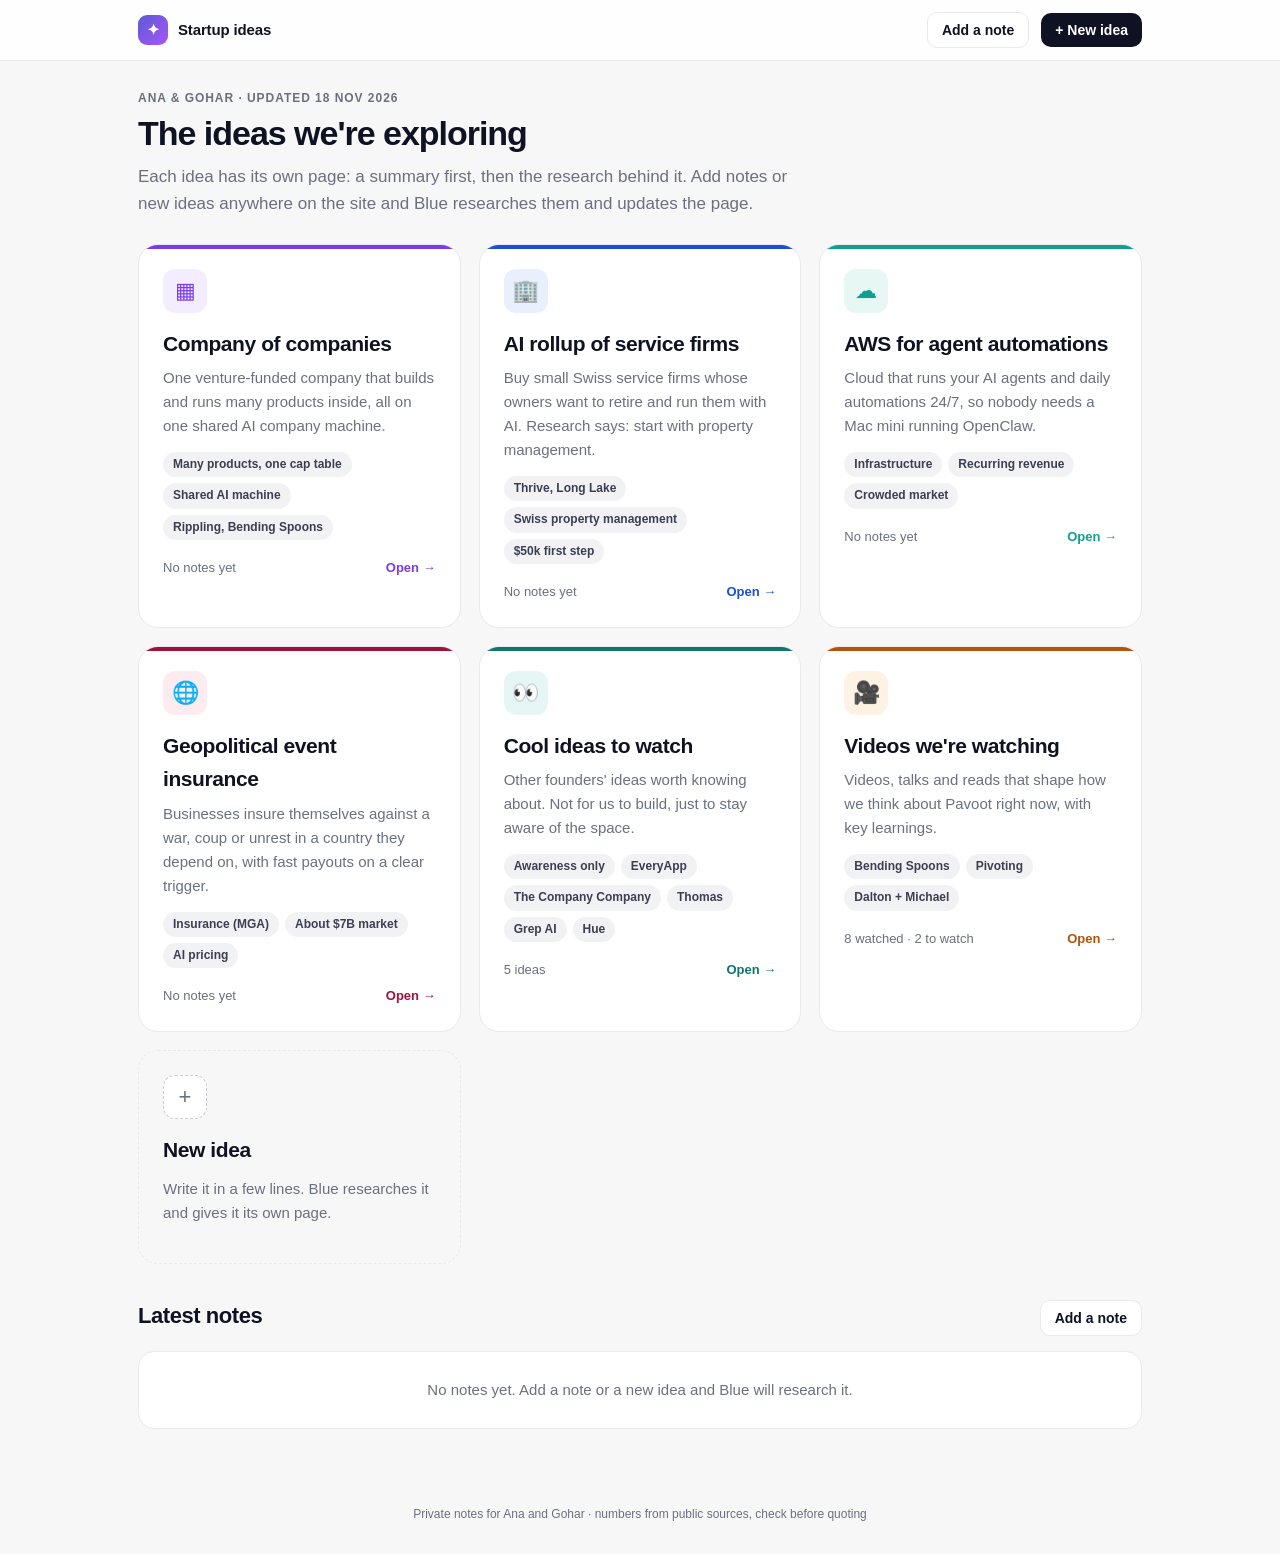
==== commit 3a949a1b: "Add Small Bets chapter 1 (pushback, monthly tests, 8 next ideas) to Company of companies and new AI " ====
--- a/index.html
+++ b/index.html
@@ -47,7 +47,8 @@
 footer{text-align:center;color:var(--mut);font-size:12px;padding:0 16px 30px}
 @media(max-width:640px){h1{font-size:27px}.ihead h1{font-size:24px}main{padding:20px 14px 50px}.bar .in{padding:10px 14px}.hide-s{display:none}.card{padding:16px}.tabs{top:51px}}
 details.tg>summary{list-style:none;cursor:pointer;display:flex;align-items:center;gap:12px}details.tg>summary::-webkit-details-marker{display:none}details.tg>summary .sm{flex:1;min-width:0}details.tg>summary h2{margin:0;font-size:19px}details.tg>summary .note{margin:4px 0 0}details.tg>summary::after{content:'';flex:none;width:9px;height:9px;border-right:2px solid var(--c,#6b7080);border-bottom:2px solid var(--c,#6b7080);transform:rotate(45deg);transition:transform .2s;margin:0 4px 4px 0}details.tg[open]>summary::after{transform:rotate(-135deg);margin:4px 4px 0 0}details.tg>.tb{margin-top:12px}
-.vctl{display:flex;flex-wrap:wrap;gap:8px;margin:0 0 10px}.vseg button{border:0;background:transparent;padding:6px 12px;border-radius:8px;font:inherit;font-size:13px;cursor:pointer;color:#3b3f52}.vseg button.on{background:#fff;box-shadow:0 1px 2px rgba(0,0,0,.12);font-weight:600}.vkinds{display:flex;gap:6px;flex-wrap:wrap;margin:0 0 14px}.vkinds button{border:1px solid #d6d6de;background:#fff;border-radius:999px;padding:5px 12px;font:inherit;font-size:13px;cursor:pointer;color:#3b3f52}.vkinds button.on{background:#1f2333;color:#fff;border-color:#1f2333}.card.k-video{border-left:5px solid #2563eb!important}.card.k-insight,.card.k-trend{border-left:5px solid #7c3aed!important}.card.k-text{border-left:5px solid #059669!important}.kb{display:inline-block;padding:1px 8px;border-radius:10px;font-weight:600;font-size:12px}.kb.k-video{background:#dbeafe;color:#1d4ed8}.kb.k-insight,.kb.k-trend{background:#ede9fe;color:#6d28d9}.kb.k-text{background:#d1fae5;color:#047857}.vkinds button[data-vk=video]{border-color:#93c5fd;color:#1d4ed8}.vkinds button[data-vk=insight],.vkinds button[data-vk=trend]{border-color:#c4b5fd;color:#6d28d9}.vkinds button[data-vk=text]{border-color:#6ee7b7;color:#047857}.vkinds button[data-vk=video].on{background:#2563eb;border-color:#2563eb;color:#fff}.vkinds button[data-vk=insight].on,.vkinds button[data-vk=trend].on{background:#7c3aed;border-color:#7c3aed;color:#fff}.vkinds button[data-vk=text].on{background:#059669;border-color:#059669;color:#fff}.vdate{display:flex;flex-wrap:wrap;gap:8px;align-items:center;margin:-4px 0 14px;font-size:13px;color:#3b3f52}.vdate label{display:flex;gap:4px;align-items:center}.vdate input{padding:4px 8px;border:1px solid #d6d6de;border-radius:8px;font:inherit;font-size:13px}#vdq button{border:0;background:transparent;padding:6px 12px;border-radius:8px;font:inherit;font-size:13px;cursor:pointer;color:#3b3f52}#vdq button.on{background:#fff;box-shadow:0 1px 2px rgba(0,0,0,.12);font-weight:600}#v-videos .vbar{margin:14px 0 8px}#v-videos .vbar input{width:100%;padding:10px 12px;border:1px solid #d6d6de;border-radius:10px;font-size:15px;font-family:inherit;box-sizing:border-box}.vtags{display:flex;flex-wrap:wrap;gap:6px;margin:0 0 14px}.vpill{border:1px solid #f1d9b8;background:#fdf2e3;color:#b45309;border-radius:999px;padding:4px 10px;font-size:12px;cursor:pointer}.vpill.on{background:#b45309;color:#fff}.vthumb{width:100%;max-width:480px;border-radius:12px;display:block;margin:10px 0}.vmine{background:#fff7ed;border-left:4px solid #f97316;padding:8px 14px;border-radius:10px}.vquote{margin:6px 0;padding:8px 12px;border-left:3px solid #f1d9b8;background:#fafafa;border-radius:6px;font-style:italic}.vch a{color:inherit;text-decoration:none}.vch b{color:#b45309;margin-right:4px}</style></head><body>
+.vctl{display:flex;flex-wrap:wrap;gap:8px;margin:0 0 10px}.vseg button{border:0;background:transparent;padding:6px 12px;border-radius:8px;font:inherit;font-size:13px;cursor:pointer;color:#3b3f52}.vseg button.on{background:#fff;box-shadow:0 1px 2px rgba(0,0,0,.12);font-weight:600}.vkinds{display:flex;gap:6px;flex-wrap:wrap;margin:0 0 14px}.vkinds button{border:1px solid #d6d6de;background:#fff;border-radius:999px;padding:5px 12px;font:inherit;font-size:13px;cursor:pointer;color:#3b3f52}.vkinds button.on{background:#1f2333;color:#fff;border-color:#1f2333}.card.k-video{border-left:5px solid #2563eb!important}.card.k-insight,.card.k-trend{border-left:5px solid #7c3aed!important}.card.k-text{border-left:5px solid #059669!important}.kb{display:inline-block;padding:1px 8px;border-radius:10px;font-weight:600;font-size:12px}.kb.k-video{background:#dbeafe;color:#1d4ed8}.kb.k-insight,.kb.k-trend{background:#ede9fe;color:#6d28d9}.kb.k-text{background:#d1fae5;color:#047857}.vkinds button[data-vk=video]{border-color:#93c5fd;color:#1d4ed8}.vkinds button[data-vk=insight],.vkinds button[data-vk=trend]{border-color:#c4b5fd;color:#6d28d9}.vkinds button[data-vk=text]{border-color:#6ee7b7;color:#047857}.vkinds button[data-vk=video].on{background:#2563eb;border-color:#2563eb;color:#fff}.vkinds button[data-vk=insight].on,.vkinds button[data-vk=trend].on{background:#7c3aed;border-color:#7c3aed;color:#fff}.vkinds button[data-vk=text].on{background:#059669;border-color:#059669;color:#fff}.vdate{display:flex;flex-wrap:wrap;gap:8px;align-items:center;margin:-4px 0 14px;font-size:13px;color:#3b3f52}.vdate label{display:flex;gap:4px;align-items:center}.vdate input{padding:4px 8px;border:1px solid #d6d6de;border-radius:8px;font:inherit;font-size:13px}#vdq button{border:0;background:transparent;padding:6px 12px;border-radius:8px;font:inherit;font-size:13px;cursor:pointer;color:#3b3f52}#vdq button.on{background:#fff;box-shadow:0 1px 2px rgba(0,0,0,.12);font-weight:600}#v-videos .vbar{margin:14px 0 8px}#v-videos .vbar input{width:100%;padding:10px 12px;border:1px solid #d6d6de;border-radius:10px;font-size:15px;font-family:inherit;box-sizing:border-box}.vtags{display:flex;flex-wrap:wrap;gap:6px;margin:0 0 14px}.vpill{border:1px solid #f1d9b8;background:#fdf2e3;color:#b45309;border-radius:999px;padding:4px 10px;font-size:12px;cursor:pointer}.vpill.on{background:#b45309;color:#fff}.vthumb{width:100%;max-width:480px;border-radius:12px;display:block;margin:10px 0}.vmine{background:#fff7ed;border-left:4px solid #f97316;padding:8px 14px;border-radius:10px}.vquote{margin:6px 0;padding:8px 12px;border-left:3px solid #f1d9b8;background:#fafafa;border-radius:6px;font-style:italic}.vch a{color:inherit;text-decoration:none}.vch b{color:#b45309;margin-right:4px}details.acc{background:#fff;border:1px solid var(--line);border-radius:14px;margin:0 0 10px;overflow:hidden}details.acc>summary{cursor:pointer;list-style:none;padding:13px 16px;font-weight:650;display:flex;gap:10px;align-items:center}details.acc>summary::-webkit-details-marker{display:none}details.acc>summary>span:first-child{flex:1}details.acc>summary:after{content:'+';color:var(--c);font-size:20px;font-weight:700;line-height:1}details.acc[open]>summary:after{content:'−'}details.acc[open]>summary{border-bottom:1px solid var(--line)}details.acc .accb{padding:12px 16px 14px}details.acc .accb h4{margin:14px 0 4px;font-size:12px;text-transform:uppercase;letter-spacing:.05em;color:var(--mut)}details.acc .accb h4:first-child{margin-top:4px}.vd{font-size:11px;font-weight:700;padding:2px 9px;border-radius:10px;white-space:nowrap}.vd.may{background:#fff4e5;color:#b45309}.vd.weak{background:#fdecec;color:#b91c1c}.vd.add{background:#e8f7ee;color:#15803d}a.dl{display:flex;gap:14px;align-items:center;text-decoration:none;margin:0 0 18px;border-left:4px solid var(--c)}a.dl .dli{font-size:30px;line-height:1}a.dl b{color:var(--c)}
+</style></head><body>
 <div class=bar><div class=in><div class=logo data-go=home><i>&#10022;</i>Startup ideas</div><div class=sp></div><button class='btn sec hide-s' data-add=note data-idea=cc>Add a note</button><button class=btn data-add=idea>+ New idea</button></div></div>
 <main>
 
@@ -57,6 +58,7 @@
 <p class=lede>Each idea has its own page: a summary first, then the research behind it. Add notes or new ideas anywhere on the site and Blue researches them and updates the page.</p>
 <div class=ideas>
 <div class=ic style='--c:var(--cc);--cl:var(--ccl)' data-go=cc><div class=ico>&#9638;</div><h2>Company of companies</h2><p>One venture-funded company that builds and runs many products inside, all on one shared AI company machine.</p><div class=chips><span class=chip>Many products, one cap table</span><span class=chip>Shared AI machine</span><span class=chip>Rippling, Bending Spoons</span></div><div class=ft><span id=hc-cc>No notes yet</span><b>Open &rarr;</b></div></div>
+<div class=ic style='--c:#1d4ed8;--cl:#e8effd' data-go=roll><div class=ico>&#127970;</div><h2>AI rollup of service firms</h2><p>Buy small Swiss service firms whose owners want to retire and run them with AI. Research says: start with property management.</p><div class=chips><span class=chip>Thrive, Long Lake</span><span class=chip>Swiss property management</span><span class=chip>$50k first step</span></div><div class=ft><span id=hc-roll>No notes yet</span><b>Open &rarr;</b></div></div>
 <div class=ic style='--c:var(--aws);--cl:var(--awsl)' data-go=aws><div class=ico>&#9729;</div><h2>AWS for agent automations</h2><p>Cloud that runs your AI agents and daily automations 24/7, so nobody needs a Mac mini running OpenClaw.</p><div class=chips><span class=chip>Infrastructure</span><span class=chip>Recurring revenue</span><span class=chip>Crowded market</span></div><div class=ft><span id=hc-aws>No notes yet</span><b>Open &rarr;</b></div></div>
 <div class=ic style='--c:#9f1239;--cl:#fdecef' data-go=geo><div class=ico>&#127760;</div><h2>Geopolitical event insurance</h2><p>Businesses insure themselves against a war, coup or unrest in a country they depend on, with fast payouts on a clear trigger.</p><div class=chips><span class=chip>Insurance (MGA)</span><span class=chip>About $7B market</span><span class=chip>AI pricing</span></div><div class=ft><span id=hc-geo>No notes yet</span><b>Open &rarr;</b></div></div>
 <div class=ic style='--c:#0f766e;--cl:#e6f6f4' data-go=watch><div class=ico>&#128064;</div><h2>Cool ideas to watch</h2><p>Other founders' ideas worth knowing about. Not for us to build, just to stay aware of the space.</p><div class=chips><span class=chip>Awareness only</span><span class=chip>EveryApp</span><span class=chip>The Company Company</span><span class=chip>Thomas</span><span class=chip>Grep AI</span><span class=chip>Hue</span></div><div class=ft><span>5 ideas</span><b>Open &rarr;</b></div></div>
@@ -70,7 +72,7 @@
 <section class=view id=v-cc style='--c:var(--cc);--cl:var(--ccl)'>
 <button class=back data-go=home>&larr; All ideas</button>
 <div class=ihead><div class=ico>&#9638;</div><div><h1>Company of companies</h1><p>Build many products inside one company and run them all on a shared AI machine.</p></div></div>
-<div class=tabs><button data-p=overview>Overview</button><button data-p=examples>Who does this</button><button data-p=econ>Economics</button><button data-p=position>How we differ</button><button data-p=playbook>Playbook</button><button data-p=tcc>The Company Company</button><button data-p=origin>Origin</button><button data-p=notes>Notes<span class=cnt id=nc-cc>0</span></button></div>
+<div class=tabs><button data-p=overview>Overview</button><button data-p=examples>Who does this</button><button data-p=econ>Economics</button><button data-p=position>How we differ</button><button data-p=playbook>Playbook</button><button data-p=pushback>Pushback &amp; traps</button><button data-p=monthly>Monthly tests</button><button data-p=nextideas>8 next ideas</button><button data-p=tcc>The Company Company</button><button data-p=origin>Origin</button><button data-p=notes>Notes<span class=cnt id=nc-cc>0</span></button></div>
 
 <div class=pane data-p=overview>
 <div class='card hero'>A venture-funded <b>company of companies</b>. We build several products <b>inside one company</b>, each aiming for millions and then tens of millions in ARR. A shared AI <b>company machine</b> runs GTM, onboarding, support and ops for all of them. We keep the companies and don't sell the machine.</div>
@@ -162,7 +164,131 @@
 </div>
 </div>
 
+<div class=pane data-p=pushback>
+<div class='card hero'>Chapter 1 of our <b>Small Bets</b> notes (18 Nov): where the “many small bets” version of this idea breaks, the engine we would actually run, and the traps to avoid. Short version: <b>small bets help us find the winner, not build it.</b></div>
+<a class='card dl' href='files/small-bets-ch1-company-of-companies.pdf' download><span class=dli>&#128196;</span><span><b>Download chapter 1 (PDF, 24 pages)</b><br><span class=note>Small bets and next ideas: pushback, engine, traps, Thomas, the monthly playbook and the 8 researched ideas</span></span></a>
+<h3>The pushback</h3>
+<details class=acc open><summary><span>1. The trading analogy doesn’t hold</span></summary><div class=accb><ul class=con><li>Trading strategies run independently at almost no cost. Products compete for the same attention and distribution.</li><li>Products get better with focus. Five products with a fifth of your attention each tend to stall.</li><li>A few big winners produce most startup returns. Small bets help you find the winner, not build it.</li></ul></div></details>
+<details class=acc><summary><span>2. A startup studio has a hiring problem</span></summary><div class=accb><ul class=con><li>The best solo founders won’t trade most of their equity for a salary, so you’d mostly attract weaker ones.</li><li>A salary plus “move on if it fails” removes the urgency that drives founders.</li><li>Better as a later stage, once you have a proven playbook and a brand.</li></ul></div></details>
+<details class=acc><summary><span>3. AI-only support has a trust ceiling</span></summary><div class=accb><ul class=con><li>Paying business customers who only get a bot when they hit a wall often cancel.</li><li>AI-only support works for cheap self-serve products, but those earn little per customer.</li><li>Low revenue per customer means you need scale, which brings you back to selling.</li></ul></div></details>
+<details class=acc><summary><span>Other pushbacks</span></summary><div class=accb><ul class=con><li><b>Selling doesn’t split:</b> five products means five audiences and five channels.</li><li><b>5 hours a week</b> only holds before you have users. Customers bring support, bugs and churn.</li><li><b>Ignored niches</b> are often ignored because they’re too small to be worth it.</li><li><b>Funding:</b> to investors, a set of small products reads as a lifestyle business.</li></ul></div></details>
+<h3>The engine and the traps</h3>
+<div class=grid><div class=card><h3>The engine: 3 things to do</h3><ul><li><b>Ideation:</b> AI scans Reddit and reviews for complaints. The edge comes from what we know that others don’t (Pavoot customers, events).</li><li><b>Build:</b> AI builds tests in days. Aim for 1–2 weeks per test.</li><li><b>Sell:</b> AI researches leads and drafts messages. Real conversations win the first customers.</li></ul></div><div class=card><h3>3 traps</h3><ul class=con><li><b>AI marketing gets ignored:</b> people are learning to tune out AI-generated messages, so talk to people yourself.</li><li><b>AI ideas are generic:</b> everyone’s AI suggests the same ones. Use AI to filter and test ideas, not to come up with them.</li><li><b>Building the engine instead of selling:</b> run tests by hand first, and automate a step only after repeating it 2–3 times.</li></ul></div></div>
+<h3>Evidence from the field</h3>
+<details class=acc><summary><span>Thomas (YC P26): already doing our idea</span></summary><div class=accb><p><b>What:</b> an “AI founder” that starts and runs its own online businesses. Started from the founder’s freelance business ($40k a month, self-reported), which he automated.</p><p><b>Since the batch:</b> $17k in the first 2 weeks after launch (June), then about $30k a month (self-reported). On Oct 16 they started buying small online businesses (software, apps, stores, newsletters) through acquiredbythomas.com.</p><p><b>For us:</b> they’re generalists. Our edge would be specializing in events and community software.</p><p class=note>Note: the tweet says “under $1M,” but the image says “under $100k.”</p><h4>Who’s buying</h4><p>HireThomas, Inc. (YC). They build and run internet businesses with their own AI, and now buy small ones to run the same way.</p><h4>No public deals yet</h4><p>Their site says this part is new and doesn’t list any past deals. That doesn’t rule out deals they haven’t announced. Either way, they only started in October, so they’re early.</p><h4>LinkedIn post by Gabriel Jarrosson (Lobster Capital), shared by Human Thomas</h4><p>Thomas buys small online businesses (up to $1M) and runs them. A buyer can pay to run a business for 30 days before committing, then close through escrow. His key point: the question is which business AI can run end to end, not which task. He isn’t sure it will work.</p><p class=note>Screenshots of the tweet and post are in the PDF.</p></div></details>
+<details class=acc><summary><span>Test: could AI ideation have found the media tool?</span></summary><div class=accb><p><b>No.</b> Searching “event photos” turned up 15+ selfie-matching tools and platforms that already include it, so the obvious conclusion was not to build. The VIP/press angle (Zurich Film Festival) only came up because Ana pointed to it.</p><ul><li><b>AI ideation finds loud problems, not quiet ones.</b> Loud problems (consumer, many users, lots of posts) are already crowded. Quiet problems (specific professions like festival press offices, who don’t post on Reddit) are where good small businesses are.</li><li><b>Reddit ideas get you crowded ideas.</b> The fix: have AI read our own data (Granola meetings, support messages, sales calls), not the internet.</li></ul><h4>How the media tool idea actually happened</h4><ol><li><b>Proven model elsewhere:</b> Scoreplay already did it for sports.</li><li><b>Bad market dropped in discussion:</b> influencers were discussed and dropped, with nothing built.</li><li><b>A real person picked the market:</b> a classmate running an event had the problem.</li></ol><div class=qt><b>Lesson:</b> AI can produce the “X for Y” options. Closeness to real people decides which one is worth building.</div></div></details>
+</div>
+<div class=pane data-p=monthly>
+<p class=lede>From the Small Bets notes: one product test per month. AI does the volume, real people decide.</p>
+<div class=grid><div class=card><h3>Where ideas come from (AI does the volume)</h3><ul><li><b>Proven models:</b> AI lists models that work in one industry or country (US → DACH, sports → events) and suggests new markets for each.</li><li><b>Our own data:</b> AI reads Granola meetings, Pavoot customer messages and the people in our network for problems that come up repeatedly.</li></ul></div><div class=card><h3>Filter: an idea moves forward only if</h3><ul class=pro><li>A real person we can reach has the problem today.</li><li>They’d pay (a pilot, deposit or letter of intent).</li><li>It can’t be copied in a weekend (needs local knowledge, integrations, or trust).</li></ul></div></div>
+<h3>The monthly cycle</h3>
+<div class=flow><div class=step><div class=n>1</div><p><b>Week 1:</b> 5 conversations, then try to pre-sell. No buyer means drop it and pick the next idea.</p></div><div class=step><div class=n>2</div><p><b>Week 2:</b> AI builds the basic product, reusing a shared base (login, payments, landing page, support agent).</p></div><div class=step><div class=n>3</div><p><b>Week 3:</b> run it with the first customers, doing things by hand where needed.</p></div><div class=step><div class=n>4</div><p><b>Week 4:</b> decide: drop it, or stabilize, then automate. Winners keep getting attention until they’re stable.</p></div></div>
+<div class='card hero'><b>Rule:</b> one new test per month, not one new product. Most tests get dropped.</div>
+</div>
+<div class=pane data-p=nextideas>
+<p class=lede>Deep research on 8 ideas, 18 Nov. Each one has evidence (strong/medium/weak), competition, why yes, why not, hypotheses to validate and a verdict. Tap an idea to open it. Limitation: the research tools couldn’t read Reddit, so first-hand voices come from forums, press and reviews.</p>
+<div class=card><div class=tw><table><tr><th>#</th><th>Idea</th><th>Verdict</th><th>Main reason</th></tr><tr><td>1</td><td>Fast quotes for event venues</td><td><span class='vd may'>Maybe</span></td><td>Strong evidence (41% of hotels never reply), but funded DACH competitors exist</td></tr><tr><td>2</td><td>Back office for clubs</td><td><span class='vd weak'>Weak</span></td><td>Cheap, saturated market; a Swiss tool already sells AI admin for CHF 29/mo</td></tr><tr><td>3</td><td>Sorting rental applications</td><td><span class='vd may'>Maybe, leaning weak</span></td><td>Crowded, and the law limits checks. Real pain: existing tenants’ calls</td></tr><tr><td>4</td><td>Voice quotes for tradespeople</td><td><span class='vd weak'>Weak</span></td><td>Exists in Switzerland (Werkli, noovi) at ~CHF 40/mo</td></tr><tr><td>5</td><td>WhatsApp bookings (driving and ski schools)</td><td><span class='vd weak'>Weak to maybe</span></td><td>Small, cheap market; instructors lack students, not time</td></tr><tr><td>6</td><td>Back office for wineries</td><td><span class='vd may'>Maybe</span></td><td>Industry in crisis, but no proven pain and little budget</td></tr><tr><td>7</td><td>Sponsor reports</td><td><span class='vd add'>Maybe, as an add-on</span></td><td>Test with Zurich Film Festival; sponsors value results, not logos</td></tr><tr><td>8</td><td>Minutes for parishes</td><td><span class='vd weak'>Weak</span></td><td>Already served by Swiss AI tools and free ChatGPT</td></tr></table></div></div>
+<div class=grid><div class=card><h3>What the research taught us</h3><p>Every idea suggested from memory already had competitors. The ones that looked quiet were crowded. This confirms that ideas need our own data and real conversations, not guesses.</p></div><div class=card><h3>Best next tests</h3><ul class=pro><li><b>#7</b> as a paid add-on with Zurich Film Festival.</li><li><b>#1</b> with 40 test requests to Swiss venues.</li><li><b>#6</b> only after 10–15 interviews with wineries.</li></ul><p><b>Surprise lead:</b> property managers’ biggest pain is existing tenants’ calls and emails (10–30 a day). That fits the <span class=lnk data-go=roll>AI rollup idea</span>: an AI that answers tenants is the “AI back office” for step 1.</p></div></div>
+<h3>The 8 ideas</h3>
+<details class=acc><summary><span>1. Fast quotes for event venues</span><span class='vd may'>Maybe</span></summary><div class=accb><p><b>The idea:</b> AI drafts the quote for an event request in minutes, and the venue approves it before it goes out.</p><h4>Evidence (strong, but mostly from a vendor’s benchmarks)</h4><ul><li><b>Strong:</b> MICE DESK sent requests to 300 conference hotels. 41% never replied, only 24% sent a quote, and 54% of quotes were rated poor. (hotelvor9)</li><li><b>Strong:</b> in a 2026 benchmark of 294 requests, 53% of quotes took more than 48 hours. (CIM)</li><li><b>Medium (Switzerland):</b> more than 45% of Swiss hotels didn’t reply at all. (MICE DESK)</li><li><b>Strong (work on the venue side):</b> 227 minutes of work per request across 4,374 requests. Writing the quote plus data entry is ~50% of that. (MICE DESK study)</li><li><b>Medium:</b> 57% of planners expect a reply within 24 hours. (hotelvor9)</li><li><b>Not found:</b> planner complaints on Reddit or forums.</li></ul><h4>Competition (strong, and building this exact feature)</h4><ul><li><b>DACH:</b> Eventmachine (quotes in under 2 minutes, from €95/mo), MICE DESK.</li><li><b>Global:</b> iVvy + hivr.ai (Amadeus), with “Instant Proposal.”</li><li><b>Switzerland:</b> Gastrosync, Bp Event/bankettprofi.</li><li><b>US:</b> Perfect Venue (“AI Reply,” $199–299/mo), Tripleseat Intelligence, plus many AI tools for wedding venues.</li></ul><p><b>Market:</b> ~53k MICE events/year in Switzerland, 3,800 hotels, ~19k restaurants.</p><div class=grid><div><h4>Why yes</h4><ul class=pro><li>The problem shows up in benchmark after benchmark from 2024 to 2026.</li><li>One extra banquet is worth thousands of CHF.</li><li>Quote-writing (~72 min) suits AI with human approval.</li><li>Quotes are needed in German, French and English.</li><li>The events network gives access to venues.</li></ul></div><div><h4>Why not</h4><ul class=con><li>Funded DACH competitors already sell this.</li><li>Venues that don’t reply often don’t want the booking or lack capacity.</li><li>The hard part is connecting to availability and pricing systems, not the AI.</li><li>Small restaurants get too few requests.</li><li>The best data comes from a vendor.</li></ul></div></div><h4>Hypotheses to validate</h4><ol><li>Over 30% of 40 Swiss venues take more than 48 hours to quote, or never quote, in response to a test request.</li><li>Venues with 20+ requests/month spend 30+ minutes per quote and can name a booking they lost.</li><li>5 of 15 venues don’t already use Eventmachine, Gastrosync, Bp Event or similar.</li><li>Setup takes under 1 day, and at least 70% of AI drafts are approved without major edits.</li></ol><p><b>Interview questions:</b> walk through your last request; requests vs. bookings last month; the last booking you lost and why; how you build quotes today and who sets prices; what you’ve tried to speed this up.</p><div class=qt><b>Verdict: maybe.</b> A documented problem, but specialized competitors already exist. It could only work as a lightweight AI tool for small and mid-size venues. A cheap first test: send 40 test requests to Swiss venues.</div></div></details>
+<details class=acc><summary><span>2. AI back office for Swiss clubs (Vereine)</span><span class='vd weak'>Weak</span></summary><div class=accb><p><b>The idea:</b> AI handles members, fees with QR-bills, reminders and newsletters for volunteer treasurers, at CHF 30–50/month.</p><h4>Evidence</h4><ul><li><b>Strong (market):</b> 80–100k Swiss Vereine; 18,310 sports clubs, 85% with no paid staff; growing regulation is a top worry. (SRF, Swiss Olympic)</li><li><b>Strong:</b> finding volunteers is getting harder, and board roles are hardest to fill. (Freiwilligen-Monitor 2025)</li><li><b>Medium:</b> treasurers using Excel and mail-merge, and calling fee collection tedious. (PCtipp, ClubDesk forum)</li><li><b>Weak (time):</b> fees and reminders are only ~4 hours/year for a 50-member club. (frag-amu)</li></ul><h4>Competition (very strong and cheap)</h4><ul><li><b>ClubDesk:</b> 20,000+ clubs, free up to 50 members, CHF 13–36/mo, QR-bills included, discounted through Raiffeisen. Users complain about the dated design, weak email features and slow development.</li><li><b>Webling:</b> 9,000+ clubs, CHF 14.90–39.90.</li><li><b>Membear (Swiss):</b> already sells “AI Autopilot” for CHF 29/mo, with Claude/ChatGPT integration.</li><li><b>Others:</b> Fairgate, KLARA, easyVerein, campai.</li></ul><div class=grid><div><h4>Why yes</h4><ul class=pro><li>Huge number of clubs.</li><li>Growing volunteer shortage.</li><li>Clubs already pay CHF 150–300/year.</li><li>ClubDesk users complain.</li></ul></div><div><h4>Why not</h4><ul class=con><li>The price assumption fails: the market sits at CHF 0–20/mo, and AI already exists at CHF 9–29.</li><li>Fee admin is only a few hours a year.</li><li>Slow decisions by volunteer committees.</li><li>Banks recommend existing tools.</li></ul></div></div><h4>Hypotheses to validate</h4><ol><li>40%+ of 30 treasurers still use Excel or e-banking.</li><li>Clubs with 100–300 members spend 15+ hours/year on fees.</li><li>20%+ of ClubDesk or Webling users would pre-pay CHF 15+/mo.</li><li>Large associations and professional bodies pay CHF 50+/mo.</li></ol><p><b>Interview questions:</b> how you sent last year’s invoices; how you chase unpaid fees; what you pay for software and who approved it; the last tool you tried and why it stuck or didn’t; what your successor would struggle with.</p><div class=qt><b>Verdict: weak.</b> Real but small pain per club, a saturated cheap market, and AI already offered. Only worth it if a higher-paying segment (large associations) turns up.</div></div></details>
+<details class=acc><summary><span>3. Sorting rental applications for Swiss property managers</span><span class='vd may'>Maybe, leaning weak</span></summary><div class=accb><p><b>The idea:</b> AI checks each application for completeness, ranks against the landlord’s criteria and schedules viewings, saving managers 3+ hours per listing.</p><h4>Evidence</h4><ul><li><b>Strong (market):</b> vacancy is 0.1% in Zurich city, 0.48% in the canton and 1.00% in Switzerland. (BFS, Stadt ZH)</li><li><b>Strong (volume):</b> the city’s Tramdepot Hard got ~15,000 applications for ~140 flats; Kolbenacker got 1,488 for 24. (swissinfo, Blick)</li><li><b>Medium:</b> tenants describe silence and dozens of rejections. (English Forum)</li><li><b>Medium (vendor):</b> sorting takes 3–17 hours per listing. (Fidenix)</li><li><b>Medium:</b> 0 of 28 property managers’ application forms fully meet data protection rules. (Beobachter)</li><li><b>Counter-evidence:</b> the industry magazine says managers’ biggest flood is calls and emails from existing tenants (10–30 a day), not applications (Immobilia 07/26). Big landlords use lotteries.</li></ul><h4>The law narrows the idea</h4><p>The data protection regulator (EDÖB) says ID and pay slips may only be requested from the chosen candidate, not the whole pool. Debt-collection extracts and income bands are fine. Rejected applicants’ dossiers must be deleted.</p><h4>Competition (crowded)</h4><p>aptari (AI match score, CHF 499–999/mo), Fidenix (CHF 690/mo + setup), robin, Flatfox (owned by the portal operator SMG, CHF 1–2 per property per day), eMonitor, Golden Key.</p><div class=grid><div><h4>Why yes</h4><ul class=pro><li>The shortage is structural.</li><li>Managers already buy re-letting tools.</li><li>Compliance is a real gap (0 of 28 forms compliant).</li><li>Rule-based work suits AI.</li></ul></div><div><h4>Why not</h4><ul class=con><li>3+ AI-native Swiss competitors plus Flatfox, where applications arrive.</li><li>The law limits what can be checked.</li><li>Low price anchor.</li><li>In a landlord’s market managers can just take the first 20 complete dossiers, so the tenant feels the pain, not the buyer.</li></ul></div></div><h4>Hypotheses to validate</h4><ol><li>Median screening time is 2+ hours per listing (wrong if under 1 hour).</li><li>50%+ of mid-size managers still screen in email or Excel.</li><li>They’d pay CHF 300+/mo beyond Flatfox.</li><li>3 of 10 have had a data protection question or complaint.</li></ol><p><b>Interview questions:</b> walk through your last re-letting; how long screening took and when you stopped reading; your tools and what still happens outside them; what you ask from everyone vs. only the final candidate; when a bad tenant last cost you money.</p><div class=qt><b>Verdict: maybe, leaning weak.</b> The only clear opening is “data protection compliant by design.” Bigger finding: managers’ real pain is existing tenants’ calls and emails, which fits the property management rollup idea.</div></div></details>
+<details class=acc><summary><span>4. Quotes from voice notes for tradespeople</span><span class='vd weak'>Weak</span></summary><div class=accb><p><b>The idea:</b> the tradesperson records a voice note and photos on site, and AI turns them into a quote in their template the same day.</p><h4>Evidence</h4><ul><li><b>Medium (German):</b> ~13 hours/week on paperwork (2020); 35% of firms spend 10–20 hours/week on admin. (HWK Dortmund)</li><li><b>Medium (old forums):</b> “writing quotes earns nothing, so nobody likes doing it”; unpaid estimating eats into income. (bauexpertenforum, electriciantalk)</li><li><b>Medium (Switzerland):</b> 49% of homeowners weigh how fast quotes arrive, second only to reviews. (Ofri)</li><li><b>Not found:</b> data showing that slow quotes lose jobs.</li><li><b>Counter-evidence:</b> Swiss trades are short of workers, not customers (electricians face a skills shortage). Some charge CHF 270 just for a quote. (Beobachter)</li></ul><h4>Competition (very crowded, and the exact feature exists in Switzerland)</h4><ul><li><b>Werkli (CH):</b> voice to quote, including Swiss German, from CHF 40–50/mo.</li><li><b>noovi (CH):</b> voice and text quotes; claims 1,000+ small businesses.</li><li><b>Baunex (CH):</b> voice assistant included at CHF 49–59.</li><li><b>Germany:</b> Plancraft (€38M raised), HERO, AngebotFIX (€13–30/mo), plus 58 AI tools for trades.</li></ul><div class=grid><div><h4>Why yes</h4><ul class=pro><li>Real evening paperwork.</li><li>Speed matters to customers.</li><li>Voice-to-draft is technically easy now.</li></ul></div><div><h4>Why not</h4><ul class=con><li>The exact product already exists in Switzerland for ~CHF 40/mo.</li><li>Funded German suites bundle it.</li><li>Prices are falling.</li><li>Booked-out tradespeople don’t lose much from slow quotes.</li><li>The hard part is pricing logic, not writing.</li></ul></div></div><h4>Hypotheses to validate</h4><ol><li>3+ evening hours/week on quotes.</li><li>30%+ of quotes go out more than 3 days after the visit.</li><li>Fewer than 30% already use Werkli, noovi or ChatGPT.</li><li>Writing is more than 20% of quote time (vs. pricing).</li></ol><div class=qt><b>Verdict: weak. Drop it.</b> Crowded, cheap, and the exact product exists locally.</div></div></details>
+<details class=acc><summary><span>5. WhatsApp booking assistant (driving schools, ski schools, guides)</span><span class='vd weak'>Weak to maybe</span></summary><div class=accb><p><b>The idea:</b> an AI on WhatsApp handles bookings, cancellations, reminders and TWINT payment links for small instructor businesses.</p><h4>Evidence (mostly medium/weak)</h4><ul><li><b>Medium:</b> German driving schools write WhatsApp cancellation rules and fees (up to 75%) into their terms. Lost lessons “cannot be refilled.” (Wührer, Westerwald)</li><li><b>Medium:</b> one school’s FAQ admits WhatsApp cancellations sometimes don’t reach them. (fs-for.de)</li><li><b>Weak (vendor claims):</b> FahrChat says instructors lose 3+ hours/week to WhatsApp; Simy promises no more “WhatsApp back-and-forth.” (fahrchat.de, simy.ch)</li><li><b>Counter-evidence:</b> Swiss driving instructors face oversupply and a price war. Their problem is demand, not admin. (nau.ch)</li><li><b>Not found:</b> any instructor-written complaint on Reddit or forums.</li></ul><p><b>Market:</b> ~3,960 Swiss driving instructors; 164 ski schools. Mountain guides: not found.</p><h4>Competition</h4><ul><li><b>Crowded and cheap in Switzerland:</b> Simy (CHF 29–199/mo), DrivemasterPro, Quick Drive, DriveFlow, QualiDrive, Fahrschulassistent (CHF 25–55).</li><li><b>WhatsApp bots already exist in Germany:</b> FahrChat (€59–129/mo + €29/instructor), Fahrschulheld.</li><li><b>Ski schools and guides:</b> Skiwio, 2reserve, CheckYeti.</li><li><b>WhatsApp:</b> since Jan 2026 Meta bans general-purpose AI bots; booking bots are still allowed.</li></ul><div class=grid><div><h4>Why yes</h4><ul class=pro><li>Cancellations cost real money.</li><li>WhatsApp is the real channel.</li><li>No Swiss WhatsApp-first product found.</li><li>Ski lessons are expensive (CHF 95–470), so one saved no-show pays for a month.</li></ul></div><div><h4>Why not</h4><ul class=con><li>Small market.</li><li>Cheap Swiss software already covers booking.</li><li>A German competitor already does exactly this.</li><li>Instructors are short of students, not time.</li><li>Moving to the WhatsApp API is friction.</li><li>No first-hand complaints.</li></ul></div></div><h4>Hypotheses to validate</h4><ol><li>50%+ of small instructors still take 60%+ of bookings via WhatsApp, even with software.</li><li>5+ hours/week on scheduling messages (check chat history).</li><li>10%+ of lessons cancelled late, fee collected in fewer than half.</li><li>3 of 10 already pay for software and still use WhatsApp.</li></ol><p><b>Interview questions:</b> last week’s bookings by channel; show yesterday’s booking chats; cancellations last month and fees collected; current software and cost; how you fill a slot that opens at short notice.</p><div class=qt><b>Verdict: weak to maybe.</b> Real but small problem, crowded and cheap market. Ski schools and guides are worth a separate look.</div></div></details>
+<details class=acc><summary><span>6. Back office for small Swiss wineries</span><span class='vd may'>Maybe</span></summary><div class=accb><p><b>The idea:</b> an AI-run back office for small Swiss wineries: orders, QR invoices, shipping, customer list and mailings.</p><h4>Evidence</h4><ul><li><b>Strong (need):</b> Swiss wine is in crisis. Consumption is down 16%, cellars are full, vines are being pulled out, and Geneva buyers are stopping. Every direct customer matters more. (Bauernzeitung, NZZ, SRF)</li><li><b>Medium:</b> direct sales are ~25% of turnover (all sizes). ~1,100 wineries make their own wine. (Obst+Wein, BLW)</li><li><b>Medium (observed):</b> small wineries use PDF or web order forms and then send invoices by hand. (Broger, Forster)</li><li><b>Weak:</b> paperwork named as a growing time drain, often done by the spouse. (schaffhausen24)</li><li><b>Counter-evidence:</b> no Swiss winery wine clubs found, so that’s a US idea. No first-hand complaints found.</li></ul><h4>Competition</h4><p>Vinosoft (CHF 79–119/mo), CH-Vinarius, WeinPro, Court Circuit (CHF 39+19/mo, QR invoices), regional shops (vaudvins, La Grappe), Winestro (Germany, 2,300+ wineries, not adapted for Switzerland), Shopify + Bexio.</p><p><b>Rules:</b> no sales to under-16s, with the age check at delivery. No alcohol tax on wine under 18%.</p><div class=grid><div><h4>Why yes</h4><ul class=pro><li>Clear target group of ~1,100 wineries.</li><li>The crisis pushes them toward direct sales.</li><li>The manual workflow is visible.</li><li>No “done-for-you” back office exists.</li><li>Simpler rules than in the US.</li></ul></div><div><h4>Why not</h4><ul class=con><li>No first-hand pain found.</li><li>Direct sales are only ~25% of turnover.</li><li>Budgets are squeezed.</li><li>Cheap tools already exist.</li><li>Owners are conservative family businesses.</li><li>Split across German, French and Italian.</li></ul></div></div><h4>Hypotheses to validate</h4><ol><li>Small wineries get 40%+ of revenue from private customers.</li><li>60%+ handle orders by email or PDF and type invoices by hand, 4+ hours/week, with a December peak.</li><li>30%+ have 300+ private customers but email them at most twice a year.</li><li>Fewer than 10% have a club. If so, drop the club and focus on order-to-invoice and reorders.</li></ol><p><b>Interview questions:</b> walk through the last 20 orders from order to payment; who does the office work and how many hours (last December?); size of the customer list and when you last contacted all of them; current software and cost; private vs. trade vs. restaurant revenue and how it changed with the crisis.</p><div class=qt><b>Verdict: maybe.</b> Real segment under pressure, but no proven pain, little money, and cheap alternatives. Do 10–15 interviews before building anything.</div></div></details>
+<details class=acc><summary><span>7. Automatic sponsor reports for events</span><span class='vd add'>Maybe, as an add-on</span></summary><div class=accb><p><b>The idea:</b> AI builds each sponsor’s report from event photos (logo detection), social posts and lead data. Sold first to existing media tool customers (e.g. Zurich Film Festival).</p><h4>Evidence (medium, mostly from vendors)</h4><ul><li><b>Medium:</b> 40% of organizers still struggle to prove ROI; a per-sponsor view “requires hours of manual work.” (Bizzabo)</li><li><b>Medium (Switzerland, old):</b> 60.5% of Swiss sponsors measure results, with “great potential for improvement.” (ZHAW 2018)</li><li><b>Medium:</b> ~1 in 3 new sponsors leaves after the first year (renewal ~68%). (arXiv)</li><li><b>Weak (vendors):</b> missing proof of value as the main reason sponsors leave; reports assembled by hand from shared drives and late-night slide decks. (PheedLoop, Breadcrumb)</li><li><b>Counter-evidence (medium):</b> sponsorship consultant Chris Baylis says a deck of photos and logos is the problem. Sponsors renew based on business results (leads, sales), not exposure. (Sponsorship Collective)</li><li><b>Not found:</b> organizer complaints with hours spent (Reddit and LinkedIn were not reachable).</li></ul><h4>Competition</h4><ul><li><b>Sports and enterprise analytics</b> (Relo Metrics, Zoomph, Blinkfire from $400/mo up to $12.5k/mo, KORE): too expensive for festivals.</li><li><b>Mid-market:</b> SponsorFlo ($299–799/mo), SponsorCX, Bizzabo sponsor portal, Glue Up.</li><li><b>Closest overlap:</b> Tagbox (an event-photo tool) already auto-builds photo collections per sponsor using logo detection ($400/mo). Logo-detection APIs are commodities.</li></ul><div class=grid><div><h4>Why yes</h4><ul class=pro><li>Right next to the media tool (same photos, same customers).</li><li>Mid-size events are underserved.</li><li>Sponsorship is a big share of event revenue.</li><li>~32% of sponsors leaving after year 1 is a felt cost.</li><li>Cheap to test as an add-on.</li></ul></div><div><h4>Why not</h4><ul class=con><li>Photos and logos are what sponsors value least.</li><li>Tagbox already offers this.</li><li>Lead data sits in Bizzabo and ticketing tools.</li><li>Reports are once a year, so it’s hard to sell as a subscription.</li></ul></div></div><h4>Hypotheses to validate</h4><ol><li>Building sponsor reports takes 3+ person-days per event.</li><li>Half of reports are mainly photos and logos.</li><li>Organizers name a weak or late report as a reason they lost a sponsor in the last 2 years.</li><li>Media tool customers pay CHF 1,000+/event (test with a paid pilot run by hand).</li></ol><p><b>Interview questions:</b> walk through your last sponsor report (sources, hours); what your top 3 sponsors asked for afterwards; which sponsors left and why; current tools and cost; which data is hardest to collect.</p><div class=qt><b>Verdict: maybe, as an add-on.</b> Test it with Zurich Film Festival as part of the media tool, not as a separate product. Add lead and outcome data, not just photos.</div></div></details>
+<details class=acc><summary><span>8. AI minutes for parishes and community organizations</span><span class='vd weak'>Weak</span></summary><div class=accb><p><b>The idea:</b> AI writes minutes and newsletters for parish councils and associations run by volunteers.</p><h4>Evidence</h4><ul><li><b>Strong (municipal):</b> in Wädenswil, transcript-style minutes took 5–7x the meeting length (10–14 hours); with AI, 2–4 hours. (federas)</li><li><b>Strong (Germany):</b> councils vote to buy AI minutes (SpeechMind ~€1,200/year, used in ~300 municipalities). (Sternenfels)</li><li><b>Medium:</b> volunteer board roles are hard to fill (secretary ranks 3rd hardest). (Freiwilligen-Monitor)</li><li><b>Medium (budget):</b> a parish pays its secretary CHF 125/meeting plus CHF 600/year for office costs. (Kreuzlingen)</li><li><b>Not found:</b> first-hand complaints from Swiss parish secretaries; evidence on newsletter or room-booking pain.</li></ul><h4>Competition (crowded, including Swiss tools)</h4><ul><li><b>Swiss, Swiss-German capable:</b> MINU-AI (CHF 0–39/mo, targets clubs and municipalities), notograph.ai (CHF 20/user, explicitly lists parishes), CMI KI+ (municipal software).</li><li><b>eil-support “AI club package”:</b> minutes, newsletter and general-meeting prep for CHF 600–1,500/year. Almost exactly this idea.</li><li><b>Also:</b> free ChatGPT; Otter, Fireflies and Granola ($8–18/mo); ChurchTools.</li></ul><div class=grid><div><h4>Why yes</h4><ul class=pro><li>Real, measured pain.</li><li>Swiss-German and Swiss data hosting matter.</li><li>A small budget exists.</li></ul></div><div><h4>Why not</h4><ul class=con><li>Already solved cheaply by Swiss tools and free ChatGPT.</li><li>Shrinking market (parishes merging, e.g. Zurich 179 → 108).</li><li>~12 meetings/year means low value.</li><li>Sensitive topics can’t be recorded.</li><li>Far from our events strengths.</li></ul></div></div><h4>Hypotheses to validate</h4><ol><li>Secretaries spend 4+ hours per set of minutes.</li><li>30%+ don’t already use AI.</li><li>The parish can spend CHF 300+/year without the cantonal church approving.</li><li>Newsletter or room booking hurts more than minutes.</li></ol><div class=qt><b>Verdict: weak. Drop it.</b> Real but generic pain, already served cheaply, and far from our strengths.</div></div></details>
+</div>
 <div class=pane data-p=notes><div class=secttl><h2>Notes</h2><button class=btn data-add=note data-idea=cc>Add a note</button></div><div data-notes=cc></div></div>
+</section>
+
+<section class=view id=v-roll style='--c:#1d4ed8;--cl:#e8effd'>
+<button class=back data-go=home>&larr; All ideas</button>
+<div class=ihead><div class=ico>&#127970;</div><div><h1>AI rollup of service firms</h1><p>Buy small Swiss service firms whose owners want to retire and run them on one AI platform. Switzerland first, then Germany and Austria.</p></div></div>
+<div class=tabs><button data-p=overview>Overview</button><button data-p=compare>CH vs US vs Europe</button><button data-p=money>$50k plan</button><button data-p=industries>Which industry</button><button data-p=players>Who does this</button><button data-p=research>Deep research</button><button data-p=plan>Risks and next steps</button><button data-p=notes>Notes<span class=cnt id=nc-roll>0</span></button></div>
+
+<div class=pane data-p=overview>
+<div class='card hero'><b>In one line:</b> a Swiss version of Thrive Holdings. Buy small firms (first idea: Treuhand, the fiduciaries doing accounting, tax and payroll for small businesses) whose owners want to retire, and run them with AI. <b>After the deep research (18 Nov): switch the focus to Swiss property management</b>, which is still open.</div>
+<a class='card dl' href='files/small-bets-ch2-ai-rollup.pdf' download><span class=dli>&#128196;</span><span><b>Download chapter 2 (PDF, 22 pages)</b><br><span class=note>AI rollup of service firms: the idea, the $50k plan, the full deep research report and all sources</span></span></a>
+<div class=stats><div class=stat><b>$12B</b><span>Thrive Holdings valuation, 50+ accounting firms</span></div><div class=stat><b>~40</b><span>acquisitions by Long Lake in 2.5 years</span></div><div class=stat><b>7,379</b><span>Swiss property managers, under 3 FTE on average</span></div><div class=stat><b>0</b><span>investor-backed property-management rollups in Switzerland</span></div></div>
+<div class=grid><div class=card><h3>Why it could work</h3><ul class=pro><li><b>Proven model:</b> Thrive Holdings does this in the US (50+ accounting firms, AI tax agent processing 7,000+ returns at 98% accuracy, valued at $12B). General Catalyst backs similar companies.</li><li><b>The succession problem is real:</b> 18.4% of Swiss tax and Treuhand firms have no succession plan, one of the four most affected industries in Switzerland (FIDARIA). Across all Swiss SMEs, about 90k need a successor, and nearly a third close because none is found.</li><li><b>Many small firms:</b> most Treuhand offices are very small (one guide cites 6,000+; BFS counts 12,772). Buying firms to grow is already common (e.g. BDO buying LB Treuhand in 2025).</li><li><b>The work suits AI:</b> bookkeeping, VAT, payroll and tax returns are repetitive, rule-based and high-volume. Firms are already under pressure because clients are automating routine work.</li></ul></div>
+<div class=card><h3>Our edge (why US firms can’t easily copy it)</h3><ul><li><b>Local knowledge:</b> tax rules differ by canton, plus Swiss German, French and Italian.</li><li><b>Local software:</b> Bexio, Abacus, Swiss QR-bills, TWINT.</li><li><b>Trust:</b> owners sell to someone they trust personally, and their clients stay because of relationships. This is a quiet problem: retiring owners don’t post on Reddit.</li></ul></div></div>
+<h3>How the playbook works</h3>
+<div class=flow><div class=step><div class=n>1</div><p><b>Buy small firms</b> with loyal clients and retiring owners.</p></div><div class=step><div class=n>2</div><p><b>Move them onto one shared AI platform</b> (Long Lake’s is called “Nexus”).</p></div><div class=step><div class=n>3</div><p><b>Keep the clients, cut the manual work</b>, so profit per firm goes up.</p></div><div class=step><div class=n>4</div><p><b>Use the higher profit</b> plus investment and debt to buy more firms, then bigger ones.</p></div></div>
+<div class=card><h3>Deep research summary (18 Nov)</h3><ul><li><b>US: it scales, but it’s unproven.</b> Long Lake: ~40 acquisitions, $6.3B Amex GBT take-private. Thrive: $12B valuation. No margin claim is audited; skeptics call it “a good private-equity deal,” not venture returns.</li><li><b>Germany is contested:</b> Buena (property management), Limetax and Integral (tax), MoIn (insurance brokers), and private equity has put €2B+ into tax firms.</li><li><b>Switzerland: Treuhand is taken, property management is open.</b> Treuhand rollups in 2026: Pictet/Tretor, Winterberg, Trusso. Property management: only Bewy (CHF 150k, no deals yet). Buena isn’t in Switzerland.</li><li><b>Swiss property management:</b> 7,379 firms, under 3 FTE on average, fees of 3–6% of rent, no federal licence, deal prices 5.5–8x EBITDA. Risk: contracts can be cancelled at any time.</li><li><b>$50k path:</b> sell AI admin to small property managers first, then a first deal with ~10% own money, plus a seller loan, a bank loan with a federal-backed guarantee (up to CHF 1M) and an earn-out.</li></ul><div class=qt><b>Recommendation:</b> switch the focus from Treuhand to Swiss property management, and move before Buena or Bewy do.</div></div>
+<p class=note>Link with the Company of companies research: property managers’ biggest pain is existing tenants’ calls and emails (10–30 a day). An AI that answers tenants is the “AI back office” for step 1. <span class=lnk data-go=cc/nextideas>See the 8 researched ideas</span>.</p>
+</div>
+
+<div class=pane data-p=compare>
+<h3>Switzerland vs. US</h3>
+<div class=card><div class=tw><table><tr><th></th><th>Switzerland</th><th>US</th></tr><tr><td><b>Succession gap</b></td><td>18.4% of tax and Treuhand firms have an unresolved succession</td><td>57% of multi-owner firms have no written plan; only 6% of solo practitioners have one (AICPA, older surveys)</td></tr><tr><td><b>Who’s buying</b></td><td>Mostly traditional firms (e.g. BDO)</td><td>Private equity, fast growing: ~22 deals (2023), ~65 (2024), ~90–100 (2025), ~280 expected (2026)</td></tr><tr><td><b>AI rollups</b></td><td>Treuhand: already being consolidated in 2026 (Pictet/Tretor, Winterberg, Trusso). Property management: none</td><td>Thrive Holdings ($12B), General Catalyst companies</td></tr><tr><td><b>Market size (rough)</b></td><td>~CHF 4–8B (our estimate, no official figure)</td><td>~$155B accounting (IBISWorld); ~$220B with tax, bookkeeping and payroll</td></tr><tr><td><b>People</b></td><td>~16k Treuhand professionals</td><td>~1.8M accountants and auditors</td></tr></table></div></div>
+<div class=grid><div class=card><h3>What it means</h3><ul><li>The US market is ~20–30x bigger. Owning 1% of Switzerland is still CHF 40–80M in revenue.</li><li>A billion-dollar outcome needs Germany and Austria (DACH) too.</li><li>The two countries measure succession differently, so compare direction, not exact numbers.</li><li><b>Takeaway:</b> the US is crowded. In Switzerland, Treuhand is now being consolidated, but property management is still open.</li></ul></div>
+<div class=card><h3>Europe</h3><ul><li><b>Europe (continental):</b> ~€100–235B (estimates vary), about the same as the US.</li><li><b>Germany:</b> ~€20–49B, 42–53k tax advisory firms, mostly small.</li><li><b>DACH total:</b> ~€30–60B, roughly a quarter to a third of the US.</li><li><b>Split into many markets:</b> each country has its own tax law, language and software (DATEV, Bexio, Abacus). That’s why Europe has no Thrive yet, and why local knowledge is an edge.</li><li><b>Price:</b> firms sell for ~0.8–1.4x annual revenue.</li><li><b>Path:</b> Switzerland → Germany → Austria. DACH is big enough for a billion-dollar company.</li></ul></div></div>
+<p class=note>Market sizes are estimates from the research; check before quoting.</p>
+</div>
+
+<div class=pane data-p=money>
+<div class='card hero'><b>Budget: max $50k for this idea</b> (of ~$500k total). $50k can’t buy a firm outright (firms cost ~CHF 300–600k), so the first steps must be cheap. Our $50k pays for the proof; other people’s money pays for buying firms.</div>
+<h3>The plan (first version, Treuhand)</h3>
+<div class=flow><div class=step><div class=n>1</div><p><b>~$10–20k, 3–6 months:</b> sell an “AI back office” (bookkeeping, VAT, payroll) to firms. It brings revenue and real data, and owners who want to retire become the acquisition pipeline.</p></div><div class=step><div class=n>2</div><p><b>~$30–40k:</b> buy a very small practice (a solo owner, ~CHF 100–200k revenue). Pay ~20–30% up front; the rest in seller installments over 3–5 years, paid from the firm’s own cash flow, plus payments tied to clients staying.</p></div><div class=step><div class=n>3</div><p><b>Bigger deals with outside money:</b> raise from investors deal by deal (the “independent sponsor” model).</p></div></div>
+<h3>The updated plan (property management, from the deep research)</h3>
+<div class=flow><div class=step><div class=n>1</div><p><b>~CHF 10–15k, 3–6 months:</b> sell AI-powered admin (collections, service-charge statements, tenant messages, application checks) to 5–10 small property managers. Measure hours saved and margin.</p></div><div class=step><div class=n>2</div><p><b>First deal:</b> a small firm (e.g. CHF 350k–1M in fees): ~10% our own money, a 20–30% seller loan, a bank loan with a BG guarantee, an earn-out tied to contracts staying. Check with banks early.</p></div><div class=step><div class=n>3</div><p><b>Run it 6–12 months:</b> document margin and retention, then raise deal by deal or for a holding company.</p></div></div>
+<div class=grid><div class=card><h3>Swiss financing tools</h3><ul><li><b>Seller loan (Verkäuferdarlehen):</b> almost half of sellers grant one (VZ, 132 handovers, Oct 2026). 17–19% on average (KMU Next); advisors say 5–30%.</li><li><b>Bank loan:</b> banks expect 20–30% equity; lend up to ~50% of the price, or 70% with a guarantee. Debt capacity ~2.5–3.5x EBITDA, repaid over 4–7 years. Multiples ~4x (sectors under pressure) to ~10x (growth sectors) (LUKB).</li><li><b>Guarantee cooperatives (Bürgschaftsgenossenschaften):</b> BG Mitte, BG OST-SÜD, SAFFA, Cautionnement romand. Guarantees up to CHF 1M; the federal government covers 65% of losses; successions are eligible; fees ~1.25% a year.</li><li><b>Earn-outs:</b> common in property management (part of the price depends on contracts staying).</li><li>In Switzerland deals are typically financed with 30–50% equity (one advisor). Search funds are active at CHF 5–25M enterprise value.</li><li><b>Germany:</b> KfW loans up to ~€500k for successions; median asking price €375k.</li></ul></div>
+<div class=card><h3>Search funds and independent sponsors</h3><ul><li><b>Traditional search fund:</b> investors pay for ~2 years of searching; the searcher keeps up to 25% of the equity.</li><li><b>Self-funded search:</b> in the US, often 80% SBA loan, 10% seller note, 10% equity, with majority ownership.</li><li><b>Independent sponsor:</b> raises money deal by deal; gets a 1–3% closing fee, ~5% of EBITDA as a management fee and a tiered profit share (25%+ at the top tier).</li><li><b>Returns:</b> US/Canada (Stanford 2024) 35% IRR, 4.5x. Outside North America (IESE 2024) 18% IRR, 2.0x; 6 of 21 exits failed. No Swiss figures found.</li></ul></div></div>
+<details class=acc><summary><span>Selling to firms first, then buying them: does it work?</span></summary><div class=accb><ul><li>The known rollups started with big capital, not by selling to firms first (Buena $58M, Long Lake $600M+, Dwelly $263M).</li><li>No verified case of a company selling software to small firms and then buying those customers.</li><li>The idea still makes sense (revenue, data and owner trust before succession talks), but it’s untested.</li><li>Tiny (Canada) started with ~$4–5M of profits from its own agency: holding company capital came from an operating business’s cash flow.</li></ul></div></details>
+<details class=acc><summary><span>Failure modes</span></summary><div class=accb><ul class=con><li>Personal guarantees.</li><li>Seller-note terms that block changes (e.g. switching software).</li><li>Too much debt.</li><li>Investors who can veto deals.</li><li>Running out of money: one searcher wished for 2 years of living costs plus a few hundred thousand saved.</li></ul></div></details>
+<details class=acc><summary><span>What investors want before funding a first deal</span></summary><div class=accb><ul><li>Judgment, persistence, relevant experience, clear criteria.</li><li>At the deal stage: earnings quality, customer concentration (no client over 25–30%), price, debt and a 100-day plan.</li><li>For AI rollups: GC reportedly wants proof of ~30% task automation before funding acquisitions (unverified).</li></ul></div></details>
+<p class=note>Capital plans here are assumptions from the research, not offers.</p>
+</div>
+
+<div class=pane data-p=industries>
+<p class=lede>Accounting came from copying Thrive. What matters is the pattern: many small firms with retiring owners, repetitive office work AI can do, recurring revenue, a local edge, and a business that gets better as AI improves (rather than being replaced by AI).</p>
+<div class=card><div class=tw><table><tr><th>Industry</th><th>Why it fits</th><th>Watch out for</th></tr><tr><td><b>Property management</b></td><td>~60% of Swiss households rent; heavy admin (tenants, invoices, service-charge statements); recurring fees. US version: Long Lake (General Catalyst)</td><td>Owners can switch; some site visits</td></tr><tr><td><b>Insurance brokers</b></td><td>Recurring commissions, paperwork, aging owners</td><td>Regulated; commissions under pressure</td></tr><tr><td><b>IT services for small businesses</b></td><td>Monthly contracts; proven in US (Titan, Thrive)</td><td>Needs technical staff on site; competitive</td></tr><tr><td><b>Payroll and HR admin</b></td><td>Rules-based; Swiss social insurance is complex</td><td>Overlaps with Treuhand</td></tr><tr><td><b>Accounting / Treuhand</b></td><td>Proven by Thrive; documented succession gap</td><td>Professional liability; no background</td></tr></table></div></div>
+<div class=grid><div class=card><h3>Avoid</h3><ul class=con><li><b>Translation agencies.</b> Better AI replaces them.</li></ul></div><div class=card><h3>Strongest alternative: property management</h3><ul class=pro><li>Clear recurring revenue, lots of admin, less liability than tax work.</li><li>Same $50k plan: AI back office first, then buy one firm.</li></ul></div></div>
+<div class=card><h3>How to choose</h3><p>Whoever in our network knows the industry. A real person with the problem picks the market, as with the media tool.</p></div>
+<h3>Swiss market fundamentals</h3>
+<p class=note>BFS STATENT 2024 data via valindex.ch unless noted. Multiples are estimates from M&amp;A sites.</p>
+<div class=card><div class=tw><table><tr><th></th><th>Property management</th><th>Treuhand</th><th>Insurance brokers</th></tr><tr><td><b>Firms (2024)</b></td><td>7,379</td><td>12,772</td><td>2,473</td></tr><tr><td><b>Employees</b></td><td>32,932</td><td>57,411</td><td>19,588</td></tr><tr><td><b>Avg. size</b></td><td>&lt;3 FTE</td><td>3.5 FTE</td><td>~6.5 FTE</td></tr><tr><td><b>Revenue</b></td><td>Not found</td><td>Not found (~CHF 6B, est.)</td><td>Not found (~50% of premiums via brokers)</td></tr><tr><td><b>Recurring revenue</b></td><td>3–6% of rent; condos CHF 350–500/unit/yr + base fee</td><td>Bookkeeping CHF 150–500/month; payroll CHF 15–80/employee/month</td><td>Commission 3.5–15% of P&amp;C premium</td></tr><tr><td><b>Deal multiple (EBITDA)</b></td><td>5.5–8x (small firms lower)</td><td>4.5–6.5x</td><td>6.5–9x</td></tr><tr><td><b>Licence</b></td><td>None federally (Ticino permit)</td><td>None federally (Ticino); audit needs a federal (RAB) licence</td><td>FINMA registration, training, liability insurance</td></tr><tr><td><b>Software</b></td><td>ImmoTop2/Rimo R5, GARAIO, Abacus, Fairwalter</td><td>Bexio 21%, Banana 16%, Abacus 14%, Sage 13%</td><td>BrokerStar, Sothura, First-Broker</td></tr><tr><td><b>Main risk</b></td><td>Contracts can be cancelled any time (Art. 404 OR)</td><td>Clients tied to the owner</td><td>FINMA fit-and-proper rules</td></tr><tr><td><b>Consolidation</b></td><td>Big players (Wincasa, Livit, Privera) but no small-firm rollup</td><td>Active (Pictet, Winterberg, Trusso, BDO, OBT)</td><td>Active (ASSEPRO 20+, Howden, Aon)</td></tr></table></div></div>
+<details class=acc open><summary><span>Property management details</span></summary><div class=accb><ul><li><b>Biggest players:</b> Wincasa (1,350 staff, CHF 81B under management; bought by Implenia for CHF 171.6M), Livit (Swiss Life, CHF 64.5B), Privera (sold to PHM in 2024 at ~13x operating profit).</li><li><b>Work AI could do:</b> rent collection and reminders, service-charge statements, tenant messages and damage reports, re-letting and application checks, owner reporting, condominium budgets.</li><li><b>Anti-money-laundering rules:</b> normal rent collection is fine. Pooled accounts or large renovation payments can trigger membership in a self-regulatory organisation.</li><li>Employment fell 6% since 2020 while the number of firms stayed flat. That suggests pressure on small firms.</li></ul></div></details>
+<details class=acc><summary><span>Treuhand details</span></summary><div class=accb><ul><li><b>Recent deals:</b> BDO (accontax, LB Treuhand), OBT (Revidas), Balmer-Etienne (UHY), plus the rollups (Pictet/Tretor, Winterberg, Trusso).</li><li><b>Succession signal:</b> 25% of audit firms whose licence expired in 2025 didn’t renew it.</li><li><b>Tax trap:</b> if the seller stays employed, part of the price can be taxed as salary (Federal Supreme Court 2C_618/2014).</li><li><b>AI in the market:</b> Bexio bought the AI company Kontera (Oct 2025), and the trade association offers its own GPT tool.</li></ul></div></details>
+<details class=acc><summary><span>Across all three</span></summary><div class=accb><p><b>Succession:</b> 90,667 Swiss small businesses (13.7%) have an open succession (D&amp;B; it counts owners over 60, so it overstates). Nearly a third of small businesses close for lack of a successor (KMU Next).</p></div></details>
+</div>
+
+<div class=pane data-p=players>
+<p class=lede>The model scales, but it’s crowded and well funded. Every example raised tens to hundreds of millions.</p>
+<div class=ex>
+<div class=exc><div class=k><h3>Thrive Holdings (Thrive Capital)</h3><span class=num>$12B</span></div><p>$3B+ raised. Owns 70+ accounting and IT services firms and rebuilds their work with AI. OpenAI took a stake.</p></div>
+<div class=exc><div class=k><h3>Long Lake (General Catalyst)</h3><span class=num>~40 deals</span></div><p>Started in 2023 buying HOA management firms, running them on its own AI platform. ~$670M raised, reportedly ~$100M EBITDA. In 2026 it bought Amex Global Business Travel for $6.3B.</p></div>
+<div class=exc><div class=k><h3>General Catalyst</h3><span class=num>$1.5B</span></div><p>Creation Fund behind the strategy. Has helped start 10+ of these companies (Titan, Eudia, Long Lake), targeting industries where AI can automate 30%+ of the work.</p></div>
+<div class=exc><div class=k><h3>Dwelly (UK, GC)</h3><span class=num>$263M</span></div><p>Buys small letting agencies and adds AI. 15+ acquired; $263M raised in 2026.</p></div>
+<div class=exc><div class=k><h3>Buena (Germany)</h3><span class=num>~90k units</span></div><p>~$58M raised, 30+ property managers. Already doing this in Germany, not in Switzerland.</p></div>
+<div class=exc><div class=k><h3>Bewy (Switzerland)</h3><span class=num>CHF 150k</span></div><p>The only Swiss AI-native property-management player. Plans to buy small firms without successors. No acquisitions found.</p></div>
+</div>
+<div class=grid><div class=card><h3>US property management</h3><p>~$134B market, top 3 hold only ~10%, 77k+ firms, many owners near retirement. Private equity is consolidating it (e.g. PURE HomeRiver: 40k+ homes).</p></div><div class=card><h3>What it means for us</h3><ul><li>GC has ~a dozen rollup companies, and Buena is already in Germany.</li><li>They buy service firms, not software products, so the Bending Spoons-style angle is less crowded.</li><li>Investors want a clear industry, proof that AI improves results, and operators who know that industry. For us, that’s events software, with the media tool as proof.</li><li>Our $50k pays for the proof; outside money pays for growth.</li></ul></div></div>
+</div>
+
+<div class=pane data-p=research>
+<p class=lede>Research report, 18 Nov 2026, compiled from four parallel deep-research passes. Labels: <b>[CR]</b> company- or investor-reported; <b>[IR]</b> independently reported or regulatory filing; <b>[3P]</b> third-party commentary or aggregator. No operating metric in this report is audited. Tap a section to open it.</p>
+<details class=acc open><summary><span>Executive summary</span></summary><div class=accb><ol><li><b>The model works at large scale in the US, but the results are unproven.</b> Long Lake went from HOA management in 2023 to about 40 acquisitions and a $6.3B take-private of Amex GBT (closed 29 Sep 2026). Thrive Holdings is valued at $12B with 70+ businesses. None of the margin or productivity claims are audited. No AI rollup has failed yet, but none has a long track record either. Skeptical investors (Bessemer, Slow Ventures) call it “a really good private-equity deal,” not venture returns.</li><li><b>Europe is moving fast, and DACH is already contested.</b> Germany: Buena (30+ property managers, ~90k units [CR]); AI tax firms Limetax (€36M incl. a €30M acquisition credit line) and Integral (€30M+); MoIn Group, the first AI rollup of insurance brokers; private equity has put €2B+ into German tax firms. UK: Dwelly, $263M raised in 2026. General Catalyst says conditions for AI rollups are “more concentrated in Europe than anywhere else.” Tenet (Berlin) is raising an €80M AI-rollup fund.</li><li><b>In Switzerland, Treuhand is taken and property management is open.</b> Treuhand is being consolidated in 2026: Pictet (Tretor), Trusso (with an AI-automation partner), Schweizer Treuhand Holding / Winterberg (SMART Treuhand, excent), Puls Treuhand. Property management: no investor-backed or AI-native consolidator found, only Bewy (CHF 150k, no deals yet). Insurance brokers: already consolidated by global players (Howden, Aon, ASSEPRO with 20+ deals).</li><li><b>Swiss property management fits the model well.</b> 7,379 firms, fewer than 3 employees on average. Recurring fees: 3–6% of rent, or CHF 350–500 per unit per year for condominiums. No federal licence. Heavy admin AI can do: collections, service-charge statements, tenant correspondence, re-letting. Deal prices 5.5–8x EBITDA, lower for small firms. Main risk: owners can cancel management contracts at any time (Art. 404 OR).</li><li><b>With $50k you start small, then use other people’s money.</b> Seller loans (almost half of sellers grant one, typically 5–30%), bank loans guaranteed by Bürgschaftsgenossenschaften (up to CHF 1M, the federal government covers 65% of losses), earn-outs tied to clients staying. Banks expect 20–30% equity; outside investors can fill the gap deal by deal. Selling to firms first is reasonable but unproven.</li></ol><div class=qt><b>Recommendation:</b> focus on Swiss property management. Sell AI-powered admin to small property managers first (~CHF 10–15k), use those customers as the acquisition pipeline, and structure the first deal with ~10% of our own money plus a seller loan, a guaranteed bank loan and an earn-out. Move fast: Buena could expand to Switzerland, and Bewy is starting.</div></div></details>
+<details class=acc><summary><span>Part 1: Long Lake (General Catalyst)</span></summary><div class=accb><ul><li><b>History:</b> founded 2023. CEO Alex Taubman (ex-Oaktree); co-founder Rasmus Visman built the AI platform Nexus. GC led the first investment in Feb 2024 [CR]. Started in HOA management, then added HR/payroll, specialty tax and architecture/engineering. Travel was the fifth line [CR].</li><li><b>Investors:</b> GC, Alpha Wave, Elad Gil, D1, Thrive, and Koch for the Amex GBT deal [IR, SEC 8-K].</li><li><b>The Amex GBT deal:</b> announced 4 May 2026, closed 29 Sep 2026. ~$6.3B all cash, $9.50/share, a 65% premium to the 30-day average [IR]. Committed debt from JPMorgan, BofA, Citi and MUFG; Skift reports $2.5B [IR].</li><li><b>Funding:</b> ~$670M of equity and ~$3.78B total including acquisition debt (PitchBook via Capital Founders) [3P]. Dealroom says ~$1.3B across 4 rounds. No valuation found.</li><li><b>Acquisitions over time:</b> 18 (Aug 2025), ~30 (May 2026), 40 (Sep 2026, GC) [CR/IR].</li><li>“$100M EBITDA in under two years”: attributed to GC, no primary document found. Unverified.</li><li><b>How Nexus works:</b> shared, model-agnostic platform; 70–80% of the infrastructure is shared across industries; engineers embedded in acquired firms for ~2 years; early deals took over a year to show results, the CEO says rollout now takes “days”; founders keep significant rollover equity [CR].</li><li><b>Claimed results [CR]:</b> HOA productivity up 25–30% (2025), later “roughly 50%”; HOA growth over 20% a year vs. 0–5% before; “net adding jobs.”</li><li><b>Counter-signal:</b> Italian unions opened a redundancy procedure for 190 CWT Italia staff. AI causation is unproven, and gains are mixed with ordinary merger synergies [IR, Skift].</li></ul></div></details>
+<details class=acc><summary><span>Part 1: Thrive Holdings and General Catalyst</span></summary><div class=accb><h4>Thrive Holdings (Thrive Capital)</h4><ul><li>Launched Apr 2025 with ~$1B of permanent capital. OpenAI took a stake in Dec 2025 (staff in exchange for equity; TechCrunch called it “circular”). Raised $2B at a $12B valuation in Aug 2026 (SoftBank, D1, Altimeter). 70+ businesses [IR].</li><li><b>Current (accounting):</b> 20+ firms (Jun 2025), ~30 (Jun 2026), 50+ (Aug 2026). $500M+ revenue, 2,000+ staff [CR/IR]. Its tax AI processed ~7,000 returns, prep time down 30%+, accuracy “97–98%” [CR].</li><li><b>Shield (IT services):</b> $200M+ committed, ~20 companies, $100M+ revenue (2025) [CR].</li><li>Not found: profit or margins for the holding company.</li></ul><h4>General Catalyst’s “Creation Strategy”</h4><ul><li>$1.5B from Fund XII ($800M in Fund XI). Roughly a dozen rollup companies (CNBC) [IR].</li><li>Target (“Rule of 60”): automate 30–50% of the work, grow 10–20% a year, double margins to 30–40% [CR].</li><li><b>Titan MSP</b> (IT services): $74M; acquired RFA (Aug 2025); pilots automated 38% of tasks [CR].</li><li><b>Eudia</b> (legal): $105M; acquired Johnson Hana [CR].</li><li><b>Crescendo</b> (contact centers): acquired PartnerHero; claims 80%+ automation [CR].</li><li><b>Accrual</b> (accounting): $75M (Feb 2026); buying Puzzle’s accounting-firm business.</li><li><b>Dwelly</b> (UK lettings): $93M + $170M Series B (2026); claims doubled EBITDA margins [CR].</li><li><b>Others:</b> Beacon Software, Integral, Vivere Partners, HATCo.</li></ul></div></details>
+<details class=acc><summary><span>Part 1: Other US rollups</span></summary><div class=accb><ul><li><b>Accounting:</b> Modus (Lightspeed, $85M); Carr, Riggs &amp; Ingram (Centerbridge/Bessemer; $502M revenue); Cynch AI ($9M).</li><li><b>IT services:</b> Gruve (Mayfield) claims it grew a $5M firm to $15M in 6 months at an 80% gross margin [CR]; e4n.</li><li><b>Insurance brokerage:</b> Sequence Holdings (8VC, Lux) with Michael Dell’s family office agreed to take Baldwin Group private for ~$7.7B (~20x EBITDA; closing Q1 2027) [IR]. Gyde ($60M, 7 deals), COVU (~$50M), AGI ($70M; profits +50% at pilot agencies [CR]), Equal Parts.</li><li><b>Property management:</b> PURE HomeRiver ($80M, PGIM) and Long Lake’s HOA arm. Most AI property-management rollups are European.</li><li><b>Elad Gil:</b> backs Long Lake and Enam Co. (valued at $300M+). Claims gross margin can go from ~10% to 40%.</li></ul></div></details>
+<details class=acc><summary><span>Part 1: The economics</span></summary><div class=accb><ul><li><b>Purchase prices:</b> small professional-services firms ~3–5.5x EBITDA; larger ones 6–8x; top platforms 9x+ [3P]. Large take-privates cost far more (Baldwin ~20x).</li><li><b>Valuation once rolled up:</b> 6–8x for traditional services, ~10x for platforms, 12–18x if valued like software [3P].</li><li><b>Claimed margin gains [CR]:</b> GC from 5–10% to 30–40%; Gil gross margin ~10% to 40%; Mayfield 80–90% gross margin if AI does 80% of the work.</li><li><b>Typical deal structure [3P]:</b> 60–80% cash, 10–20% seller rolls into equity, 10–25% earn-out tied to clients staying, 5–15% seller note.</li><li><b>Pace:</b> Long Lake screens 4,000–5,000 deals a year. Current went from 20 to 50+ firms in ~14 months.</li></ul></div></details>
+<details class=acc><summary><span>Part 1: Criticism and failures</span></summary><div class=accb><ul class=con><li>No AI rollup failure found yet, and no public data on clients leaving.</li><li><b>Closest precedents:</b> Renovo Home Partners (a PE remodeling rollup; Chapter 7 in Oct 2025, ~$500M of liabilities); Amazon-seller aggregators (Thrasio and others) mostly failed; a 2008 HBR finding: two-thirds of rollups were value-neutral or worse.</li><li><b>Integration is hard:</b> different systems in every firm, so AI rollout is “patchy and slow.” GC’s Bhargava: “it’s really hard to transform a company with AI.”</li><li><b>The “workslop” tension:</b> cut staff and fewer people catch AI errors; keep them and margins don’t move.</li><li><b>Investor skepticism:</b> Slow Ventures says accounting assets are “insanely competitive” and LLMs might even destroy value; Bessemer says there’s no “magic AI accounting product” and the base case is a good PE deal; PitchBook: “the math doesn’t make sense.”</li><li><b>Staff sentiment:</b> in PE-backed CPA firms, over half of staff are dissatisfied and 56% expect clients to suffer (trade survey).</li></ul></div></details>
+<details class=acc><summary><span>Part 2: Europe and DACH</span></summary><div class=accb><h4>Buena (Berlin, property management)</h4><ul><li><b>Funding:</b> $58M total (Jul 2025), Series A led by GV with 20VC, Stride and Capnamic. No newer round found.</li><li><b>Growth:</b> 20+ firms / 60k+ units (Jul 2025, Tech.eu [CR]); 25+ / ~80k (Aug–Sep 2026, Caritas map [3P]); 30+ / 90k+ (2026 job ad [CR]).</li><li><b>Revenue:</b> ~$25M ARR (Forbes) [3P]. Claims to be Germany’s second-largest property manager and to take over firms “every month” [CR].</li><li><b>Named deals:</b> Krasemann (Hannover, ~9,000 units; closed Feb 2026), Runkel (Remscheid).</li><li><b>Model:</b> own AI software plus buying small firms; teams are kept and moved onto the platform. Earlier burned ~$14M on a leasing model before changing direction.</li><li><b>Austria/Switzerland:</b> not found. The only expansion mentioned is the US.</li></ul><h4>Dwelly (UK) and others</h4><ul><li><b>Dwelly</b> (London, lettings): $93M Series A (Feb 2026, GC), then a $170M Series B (Jul 2026: $95M equity led by EQT Growth plus $75M debt). 15,000+ properties; 15–17 agencies acquired.</li><li>Circeus (UK, software holding company; 18 deals), Archipel (France, accounting; €50M), Zinco (Spain, 8 firms), Ryan (US) bought Svalner Atlas in the Nordics/Benelux.</li></ul><h4>Germany</h4><ul><li><b>AI-native tax firms:</b> Limetax (founded Jan 2026; €36M = €6M equity + €30M acquisition credit line; 4 firms, 150 staff after 8 months; AI agents on top of DATEV). Integral (€30M+ from Mosaic, Reid Hoffman, GC, Cherry; licensed tax firm; acquired cleverlohn). Skalar (€12M, Headline) and Taxforce (€5M, Tenet; doctors) build from scratch.</li><li><b>Private equity in tax advisory:</b> more than €2B in under 18 months. Platforms: ETL (KKR/Hg, 950+ firms), WTS (EQT), Afileon (Partners Group, 100+), Atania, Grant Thornton (Cinven), Neuplaner.</li><li><b>Regulatory risk:</b> five German states asked to ban private equity from tax firms (Mar 2026).</li><li><b>Insurance brokers:</b> MoIn Group launched as “the first AI rollup of German brokers” (Jun 2026); Afori takes stakes in brokers; 19 DACH broker deals in Q2 2026.</li><li><b>IT services:</b> no AI-native buyer found.</li></ul><h4>Switzerland</h4><ul><li><b>AI-native rollups:</b> essentially none. Bewy (founded 2025): AI plus property management, plans to buy small firms without successors; only CHF 150k (Venture Kick); no acquisitions found. reltix: AI property manager, not an acquirer.</li><li><b>Treuhand (active buy-and-build):</b> Pictet × Tretor (Feb 2026), building a national Treuhand platform with shared IT, digital and AI; Trusso AG (Jun 2026), partner firms including Vantikai (AI automation); Schweizer Treuhand Holding / Winterberg: SMART Treuhand (~100 staff, Oct 2026), Streicher &amp; Brotschin, excent (Nov 2026), “Buy-, Build- &amp; Technologize”; Puls Treuhand calls itself “the leading platform,” no deals named.</li><li><b>Warning precedent:</b> fintech Numarics rolled up Treuhand firms, was taken over, then sold the Treuhand business again (Jul 2025).</li><li><b>Property management:</b> no investor-backed or AI-native consolidator. Only small succession buyers: THETA Holding (a few firms a year, CHF 350k+ revenue), Simreal, and wealth managers adding firms (Swisspartners bought LiMa).</li><li><b>Austria:</b> no AI rollups found; only software vendors.</li></ul><h4>Investors behind the thesis in Europe</h4><ul><li><b>General Catalyst</b> (“Europe’s AI Transformation in Services,” Apr 2026): conditions are “more concentrated in Europe.” 90% of German property managers earn under €5M.</li><li><b>byFounders:</b> a “€55B AI-native accounting opportunity” (software angle).</li><li><b>Tenet</b> (Berlin): “Europe’s first AI roll-up investment firm,” €80M target, ~€5M cheques.</li><li><b>Others:</b> GV, EQT Growth, Mosaic, Headline, Motive Partners, Aven Capital Partners (€50M). TechCredit Partners counts 72 rollup platforms in 16 European countries.</li></ul></div></details>
+<details class=acc><summary><span>Part 3 and 4: Swiss fundamentals and starting with ~$50k</span></summary><div class=accb><p>The Swiss market table and details are in the <span class=lnk data-go=roll/industries>Which industry</span> tab. Financing tools, search funds, failure modes and what investors want are in the <span class=lnk data-go=roll/money>$50k plan</span> tab.</p></div></details>
+<details class=acc><summary><span>Sources</span></summary><div class=accb><p><b>US:</b> GC: Long Lake · GC: Future of Services · Amex GBT press release · SEC 8-K · Skift · Dealroom talk · No Priors / Orply · CNBC · TechCrunch/Yahoo: Thrive · Caritas: Thrive · Capital &amp; Clarity · Capital Founders: players · Capital Founders: deal structures · TechCrunch: harder than it looks · TechCrunch: Elad Gil · Izdebska tracker · Transacted · Fortune: Dwelly · AGI · Baldwin · Euclid · Tower Research · PitchBook (snippet) · Renovo · Earmark CPE</p><p><b>Europe/DACH:</b> Tech.eu: Buena · Caritas market map · Buena job ad · Krasemann deal · Buena funding (Silicon Canals) · TNW: Dwelly · GC: Europe’s AI transformation · Limetax · German AI tax firms overview · Integral · Tenet · Taxdoo: PE in tax advisory · MoIn Group · Bewy · reltix · Pictet × Tretor · Trusso · Winterberg: SMART Treuhand · excent · Puls Treuhand · Numarics/radicant · THETA Holding · Swisspartners: LiMa · byFounders · t3n</p><p><b>Swiss market:</b> Valindex: real estate services · Valindex: fiduciary · Valindex: insurance brokers · BWO report · ZOT fees · SVIT anti-money-laundering leaflet · Art. 404 OR · D&amp;B succession study · KMU succession figures · Treuhand software market · Bexio/Kontera · swissnachfolge · HZ Insurance: brokers</p><p><b>Financing:</b> Darden: ETA funding · Independent sponsors (Holland &amp; Knight) · Stanford 2024 · IESE · ETA in Switzerland · Seller loans 2026 · BFH succession financing study · BG cooperatives · BG OST-SÜD FAQ · KfW succession monitor · LUKB · Tiny</p><p class=note>The clickable links are in the PDF.</p></div></details>
+</div>
+
+<div class=pane data-p=plan>
+<div class=grid><div class=card><h3>Risks</h3><ul class=con><li><b>Capital-heavy:</b> buying firms needs real money (investment plus debt), so it’s not a small bet.</li><li><b>Keeping clients:</b> when the owner leaves, clients can leave too. A price based partly on whether clients stay helps.</li><li><b>Regulation and liability:</b> tax and audit work carries professional liability, so we’d need licensed people on the team.</li><li><b>A new field:</b> we have no accounting background, so we’d need a partner who knows the industry.</li><li><b>Property management:</b> owners can cancel management contracts at any time (Art. 404 OR).</li></ul></div>
+<div class=card><h3>How to test it cheaply (one month)</h3><ol><li>Talk to 5 Treuhand owners about succession and what takes up their team’s time.</li><li>Talk to 2 business-sale brokers (e.g. KMU Nachfolgezentrum, transactionpartner.ch) about prices and how many firms are for sale.</li><li>Pick one routine task (e.g. bookkeeping or VAT filing) and test how much of it AI can do on real (anonymized) data.</li></ol><p><b>Go if:</b> owners are open to selling, prices make sense, and AI can handle a large share of the routine work.</p></div></div>
+<h3>Recommendation and next steps</h3>
+<div class=flow><div class=step><div class=n>1</div><p><b>Focus on Swiss property management.</b> It’s open: no Buena-style consolidator in Switzerland, recurring fees, no federal licence, heavy admin. Treuhand is contested by Pictet, Winterberg and Trusso.</p></div><div class=step><div class=n>2</div><p><b>Watch Bewy and Buena.</b> Bewy is the only Swiss AI-native player and is very early. Buena could expand from Germany.</p></div><div class=step><div class=n>3</div><p><b>Step 1 (~CHF 10–15k, 3–6 months):</b> sell AI admin to 5–10 small property managers. Measure hours saved and margin.</p></div><div class=step><div class=n>4</div><p><b>Step 2 (first deal):</b> a small firm (CHF 350k–1M in fees): ~10% own money, 20–30% seller loan, BG-guaranteed bank loan, earn-out. Check with banks early.</p></div><div class=step><div class=n>5</div><p><b>Step 3:</b> run it 6–12 months, document margin and retention, then raise deal by deal or for a holding company.</p></div></div>
+<div class=card><h3>First conversations</h3><ul><li>5 small property managers (problems and succession).</li><li>2 brokers (THETA, Simreal-type buyers, transactionpartner).</li><li>1 bank succession desk (financing).</li><li>1 BG cooperative.</li></ul></div>
+</div>
+
+<div class=pane data-p=notes><div class=secttl><h2>Notes from the team</h2><button class='btn sec' data-add=note data-idea=roll>Add a note</button></div><div data-notes=roll></div></div>
 </section>
 
 <section class=view id=v-aws style='--c:var(--aws);--cl:var(--awsl)'>
@@ -237,12 +363,12 @@
 
 </main>
 <footer>Private notes for Ana and Gohar &middot; numbers from public sources, check before quoting</footer>
-<div class=modal id=M><div class=card><div class=secttl><h2 id=MT>Add a note</h2><button class='btn sec x' type=button>Close</button></div><form id=FM><div class=seg id=KS><button type=button data-k=note>Note</button><button type=button data-k=idea>New idea</button></div><div id=AB><label for=SEL>About</label><select id=SEL><option value=cc>Company of companies</option><option value=aws>AWS for agent automations</option><option value=geo>Geopolitical event insurance</option><option value=new>Something new</option></select></div><label>From</label><div class=seg><button type=button data-by=Ana>Ana</button><button type=button data-by=Gohar>Gohar</button></div><label for=TX>Details</label><textarea id=TX placeholder='A thought, a question, a risk, a link&hellip;'></textarea><p class=note>Blue checks new entries twice a day, researches them and updates the site.</p><button class=btn id=BTN>Save</button></form></div></div>
+<div class=modal id=M><div class=card><div class=secttl><h2 id=MT>Add a note</h2><button class='btn sec x' type=button>Close</button></div><form id=FM><div class=seg id=KS><button type=button data-k=note>Note</button><button type=button data-k=idea>New idea</button></div><div id=AB><label for=SEL>About</label><select id=SEL><option value=cc>Company of companies</option><option value=roll>AI rollup of service firms</option><option value=aws>AWS for agent automations</option><option value=geo>Geopolitical event insurance</option><option value=new>Something new</option></select></div><label>From</label><div class=seg><button type=button data-by=Ana>Ana</button><button type=button data-by=Gohar>Gohar</button></div><label for=TX>Details</label><textarea id=TX placeholder='A thought, a question, a risk, a link&hellip;'></textarea><p class=note>Blue checks new entries twice a day, researches them and updates the site.</p><button class=btn id=BTN>Save</button></form></div></div>
 <div class=toast id=T></div>
 <script>
 var DB='https://zurich-flats-default-rtdb.europe-west1.firebasedatabase.app/teams/3zBgvWjBXU7CqhvwmP9WfqNx/x';
-var VIEWS={home:1,cc:1,aws:1,geo:1,watch:1,videos:1};
-var NAMES={cc:'Company of companies',aws:'AWS for agent automations',geo:'Geopolitical event insurance','new':'New idea'};
+var VIEWS={home:1,cc:1,roll:1,aws:1,geo:1,watch:1,videos:1};
+var NAMES={cc:'Company of companies',roll:'AI rollup of service firms',aws:'AWS for agent automations',geo:'Geopolitical event insurance','new':'New idea'};
 var SL={'new':['s-new','Waiting for Blue'],wip:['s-wip','Blue is on it'],done:['s-done','Added to the site']};
 var EM={'&':'&amp;','<':'&lt;','>':'&gt;','"':'&quot;'};
 var SUBS={},F={k:'note',by:'Ana'};
@@ -254,7 +380,7 @@
 function list(){return Object.keys(SUBS).map(function(k){var s=SUBS[k];return s&&typeof s==='object'?Object.assign({id:k},s):null}).filter(function(s){return s&&s.text}).sort(function(a,b){return (b.t||0)-(a.t||0)})}
 function item(s,showIdea){var st=SL[s.st]||SL['new'];var kind=s.k==='idea'?'New idea':'Note';return "<div class=nt><span class='pill "+st[0]+"'>"+st[1]+'</span> <b>'+kind+'</b>'+(showIdea?' <span class=note>&middot; '+esc(NAMES[s.idea]||'General')+'</span>':'')+'<div class=tx>'+esc(s.text)+'</div>'+(s.reply?'<div class=reply>Blue: '+esc(s.reply)+'</div>':'')+'<div class=meta>'+esc(s.by||'Someone')+' &middot; '+when(s.t)+'</div></div>'}
 function emptyMsg(t){return '<div class="card empty">'+t+'</div>'}
-function draw(){var L=list();$('hl').innerHTML=L.length?L.slice(0,8).map(function(s){return item(s,1)}).join(''):emptyMsg('No notes yet. Add a note or a new idea and Blue will research it.');['cc','aws','geo'].forEach(function(id){var f=L.filter(function(s){return s.idea===id});var box=document.querySelector('[data-notes='+id+']');if(box)box.innerHTML=f.length?f.map(function(s){return item(s,0)}).join(''):emptyMsg('No notes on this idea yet.');$('nc-'+id).textContent=f.length;$('hc-'+id).textContent=f.length?f.length+(f.length>1?' notes':' note'):'No notes yet'})}
+function draw(){var L=list();$('hl').innerHTML=L.length?L.slice(0,8).map(function(s){return item(s,1)}).join(''):emptyMsg('No notes yet. Add a note or a new idea and Blue will research it.');['cc','roll','aws','geo'].forEach(function(id){var f=L.filter(function(s){return s.idea===id});var box=document.querySelector('[data-notes='+id+']');if(box)box.innerHTML=f.length?f.map(function(s){return item(s,0)}).join(''):emptyMsg('No notes on this idea yet.');$('nc-'+id).textContent=f.length;$('hc-'+id).textContent=f.length?f.length+(f.length>1?' notes':' note'):'No notes yet'})}
 function load(){fetch(DB+'.json',{cache:'no-store'}).then(function(r){return r.json()}).then(function(d){SUBS=d&&typeof d==='object'&&!d.error?d:{};draw()}).catch(function(){})}
 function seg(){var a=document.querySelectorAll('[data-k]');for(var i=0;i<a.length;i++)a[i].classList.toggle('on',a[i].getAttribute('data-k')===F.k);var b=document.querySelectorAll('[data-by]');for(var j=0;j<b.length;j++)b[j].classList.toggle('on',b[j].getAttribute('data-by')===F.by);$('MT').textContent=F.k==='idea'?'New idea':'Add a note';$('AB').style.display=F.k==='idea'?'none':'';$('TX').placeholder=F.k==='idea'?'Describe the idea in a few lines. A link is fine.':'A thought, a question, a risk, a link…'}
 function openF(k,idea){F.k=k==='idea'?'idea':'note';var cur=(location.hash.slice(1).split('/')[0]);$('SEL').value=idea||(VIEWS[cur]&&cur!=='home'?cur:'cc');seg();$('M').classList.add('on');setTimeout(function(){$('TX').focus()},50)}
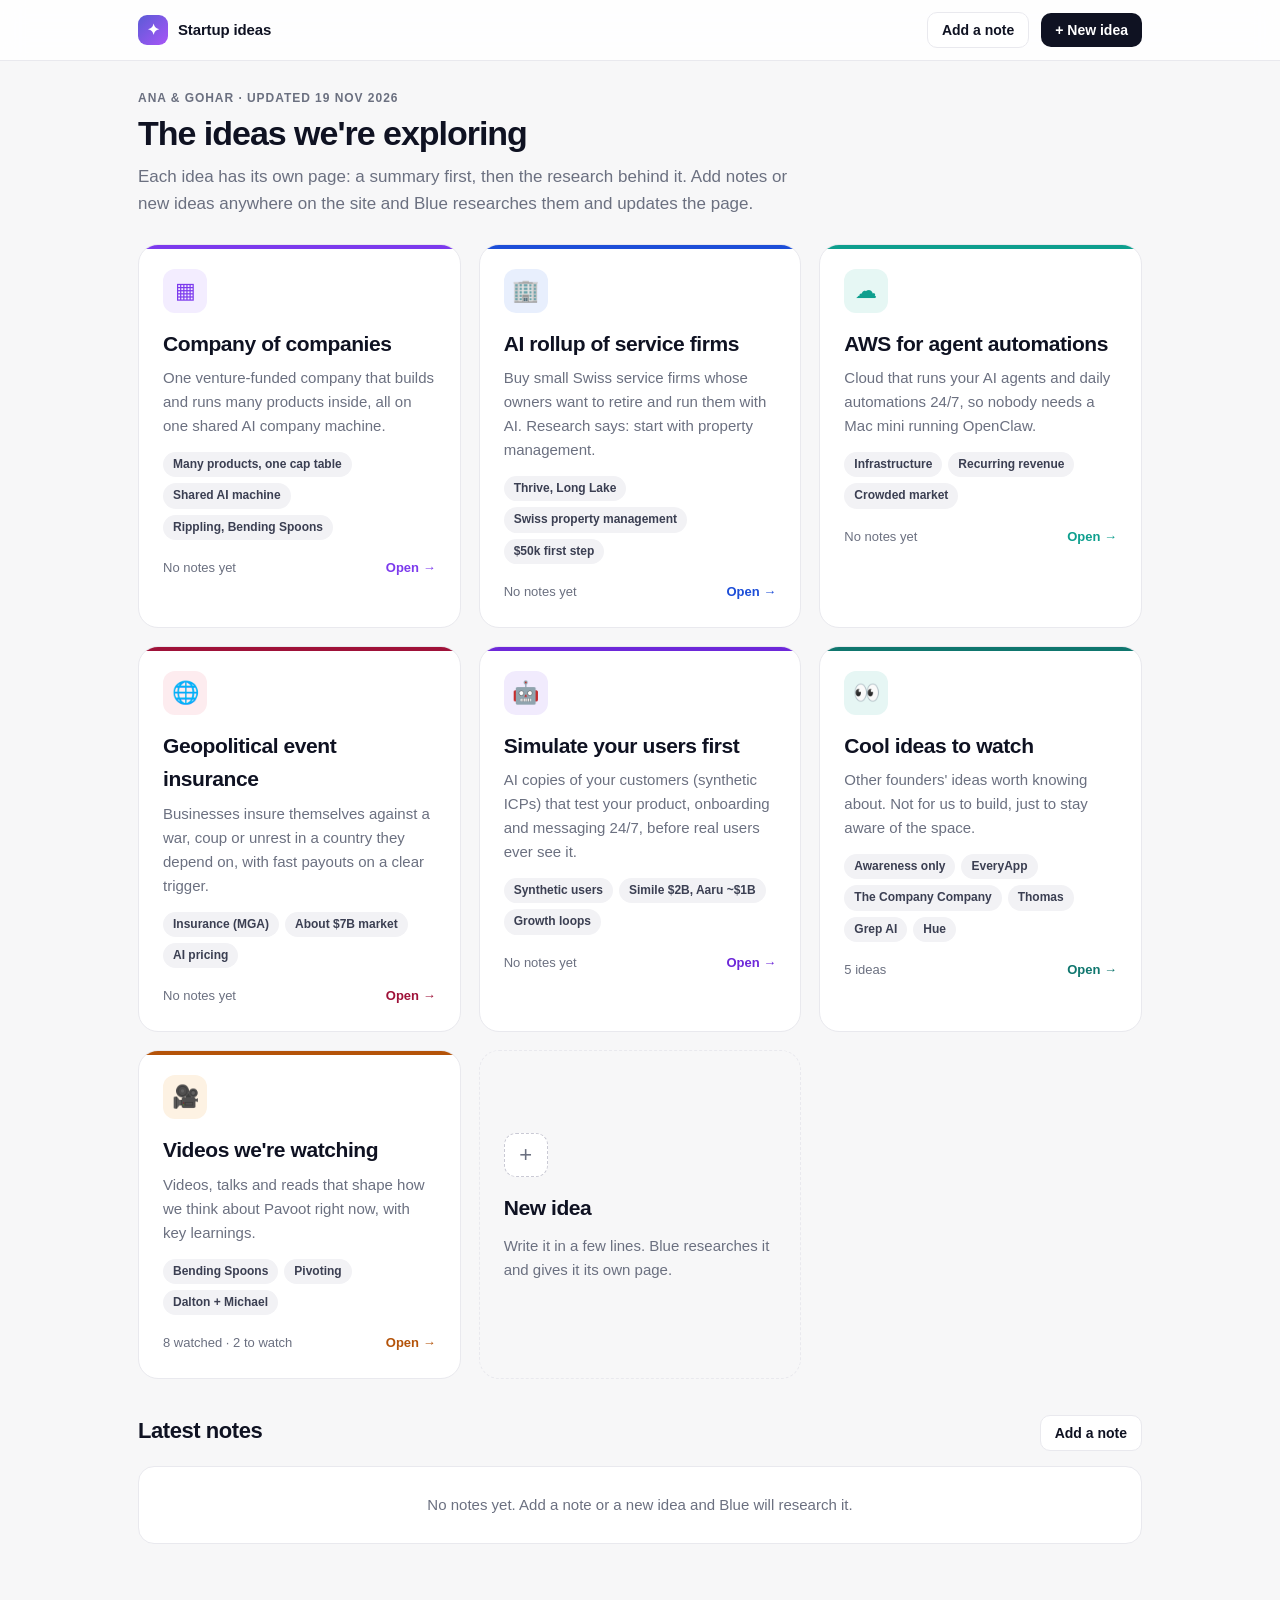
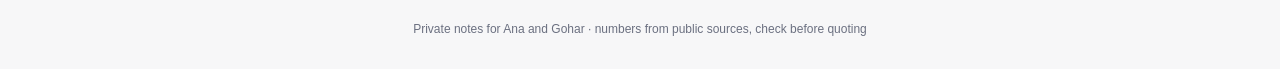
==== commit 67268b2a: "Add Simulate your users first (synthetic ICPs) idea from the Kaszek pre-event Granola" ====
--- a/index.html
+++ b/index.html
@@ -53,7 +53,7 @@
 <main>
 
 <section class=view id=v-home>
-<div class=eyebrow>Ana &amp; Gohar &middot; updated 18 Nov 2026</div>
+<div class=eyebrow>Ana &amp; Gohar &middot; updated 19 Nov 2026</div>
 <h1>The ideas we're exploring</h1>
 <p class=lede>Each idea has its own page: a summary first, then the research behind it. Add notes or new ideas anywhere on the site and Blue researches them and updates the page.</p>
 <div class=ideas>
@@ -61,6 +61,7 @@
 <div class=ic style='--c:#1d4ed8;--cl:#e8effd' data-go=roll><div class=ico>&#127970;</div><h2>AI rollup of service firms</h2><p>Buy small Swiss service firms whose owners want to retire and run them with AI. Research says: start with property management.</p><div class=chips><span class=chip>Thrive, Long Lake</span><span class=chip>Swiss property management</span><span class=chip>$50k first step</span></div><div class=ft><span id=hc-roll>No notes yet</span><b>Open &rarr;</b></div></div>
 <div class=ic style='--c:var(--aws);--cl:var(--awsl)' data-go=aws><div class=ico>&#9729;</div><h2>AWS for agent automations</h2><p>Cloud that runs your AI agents and daily automations 24/7, so nobody needs a Mac mini running OpenClaw.</p><div class=chips><span class=chip>Infrastructure</span><span class=chip>Recurring revenue</span><span class=chip>Crowded market</span></div><div class=ft><span id=hc-aws>No notes yet</span><b>Open &rarr;</b></div></div>
 <div class=ic style='--c:#9f1239;--cl:#fdecef' data-go=geo><div class=ico>&#127760;</div><h2>Geopolitical event insurance</h2><p>Businesses insure themselves against a war, coup or unrest in a country they depend on, with fast payouts on a clear trigger.</p><div class=chips><span class=chip>Insurance (MGA)</span><span class=chip>About $7B market</span><span class=chip>AI pricing</span></div><div class=ft><span id=hc-geo>No notes yet</span><b>Open &rarr;</b></div></div>
+<div class=ic style='--c:#6d28d9;--cl:#f1ebfd' data-go=sim><div class=ico>&#129302;</div><h2>Simulate your users first</h2><p>AI copies of your customers (synthetic ICPs) that test your product, onboarding and messaging 24/7, before real users ever see it.</p><div class=chips><span class=chip>Synthetic users</span><span class=chip>Simile $2B, Aaru ~$1B</span><span class=chip>Growth loops</span></div><div class=ft><span id=hc-sim>No notes yet</span><b>Open &rarr;</b></div></div>
 <div class=ic style='--c:#0f766e;--cl:#e6f6f4' data-go=watch><div class=ico>&#128064;</div><h2>Cool ideas to watch</h2><p>Other founders' ideas worth knowing about. Not for us to build, just to stay aware of the space.</p><div class=chips><span class=chip>Awareness only</span><span class=chip>EveryApp</span><span class=chip>The Company Company</span><span class=chip>Thomas</span><span class=chip>Grep AI</span><span class=chip>Hue</span></div><div class=ft><span>5 ideas</span><b>Open &rarr;</b></div></div>
 <div class=ic style='--c:#b45309;--cl:#fdf2e3' data-go=videos><div class=ico>&#127909;</div><h2>Videos we're watching</h2><p>Videos, talks and reads that shape how we think about Pavoot right now, with key learnings.</p><div class=chips><span class=chip>Bending Spoons</span><span class=chip>Pivoting</span><span class=chip>Dalton + Michael</span></div><div class=ft><span id=vhomecount>8 items</span><b>Open &rarr;</b></div></div>
 <div class='ic add' data-add=idea><div class=ico>+</div><h2>New idea</h2><p>Write it in a few lines. Blue researches it and gives it its own page.</p></div>
@@ -72,7 +73,7 @@
 <section class=view id=v-cc style='--c:var(--cc);--cl:var(--ccl)'>
 <button class=back data-go=home>&larr; All ideas</button>
 <div class=ihead><div class=ico>&#9638;</div><div><h1>Company of companies</h1><p>Build many products inside one company and run them all on a shared AI machine.</p></div></div>
-<div class=tabs><button data-p=overview>Overview</button><button data-p=examples>Who does this</button><button data-p=econ>Economics</button><button data-p=position>How we differ</button><button data-p=playbook>Playbook</button><button data-p=pushback>Pushback &amp; traps</button><button data-p=monthly>Monthly tests</button><button data-p=nextideas>8 next ideas</button><button data-p=tcc>The Company Company</button><button data-p=origin>Origin</button><button data-p=notes>Notes<span class=cnt id=nc-cc>0</span></button></div>
+<div class=tabs><button data-p=overview>Overview</button><button data-p=latest>Latest thinking</button><button data-p=examples>Who does this</button><button data-p=econ>Economics</button><button data-p=position>How we differ</button><button data-p=playbook>Playbook</button><button data-p=pushback>Pushback &amp; traps</button><button data-p=monthly>Monthly tests</button><button data-p=nextideas>8 next ideas</button><button data-p=tcc>The Company Company</button><button data-p=origin>Origin</button><button data-p=notes>Notes<span class=cnt id=nc-cc>0</span></button></div>
 
 <div class=pane data-p=overview>
 <div class='card hero'>A venture-funded <b>company of companies</b>. We build several products <b>inside one company</b>, each aiming for millions and then tens of millions in ARR. A shared AI <b>company machine</b> runs GTM, onboarding, support and ops for all of them. We keep the companies and don't sell the machine.</div>
@@ -88,12 +89,28 @@
 <div class=card><h3>What could go wrong</h3><ul class=con><li>Distribution is the hard part. The machine speeds up execution, not finding demand.</li><li>Focus: several half-built products instead of one great one.</li><li>The portfolio must add up to a venture-size outcome ($100M+ ARR).</li><li>Burn grows fast if the kill rules are soft.</li></ul></div>
 </div>
 <div class=grid>
-<div class=card><h3>Open questions</h3><ul><li>Same buyer for every product (like Rippling) or unrelated markets (like Bending Spoons)?</li><li>One brand or many brands under one parent?</li><li>How many pods at once: 3, 5 or 8?</li><li>When do acquisitions start?</li></ul></div>
+<div class=card><h3>Open questions</h3><ul><li>Same buyer for every product (like Rippling) or unrelated markets (like Bending Spoons)? <i>Current answer: same buyer, see <span class=lnk data-go='cc/latest'>Latest thinking</span>.</i></li><li>One brand or many brands under one parent?</li><li>How many pods at once: 3, 5 or 8?</li><li>When do acquisitions start? <i>Current answer: when we hit the milestones in <span class=lnk data-go='cc/latest'>Latest thinking</span>.</i></li></ul></div>
 <div class=card><h3>Next steps</h3><ul><li>Pick 3 to 5 focused B2B markets to test (filter in <span class=lnk data-go='cc/playbook'>Playbook</span>).</li><li>Decide the first machine pieces: GTM machine, auto onboarding, self-healing support.</li><li>Talk to 2 or 3 multi-product operators (lempire, saas.group, Bending Spoons alumni).</li></ul></div>
 </div>
 <div class=card style="margin-top:16px"><h3>Gohar's questions (15 Nov)</h3><p class=note>From her voice notes in Internal Pavoot convos. To answer before we pitch this.</p><ul><li><b>Internal or platform?</b> Do we build many small tools ourselves (media management, sales, contract review...) and run each one with our own internal systems for marketing and the rest? Or do we sell that machine to other multi-tool companies so their tools promote themselves? Today's answer on this page: we build and keep the companies, we don't sell the machine.</li><li><b>Bending Spoons:</b> how exactly do they make a bought company more efficient, just fewer hires? For us it would mean taking a tool like the media tool and making it run by itself, marketing included.</li><li><b>Pitch:</b> it took about 7 minutes to explain the one-liner. We need a version investors get in one sentence.</li><li><b>TAM:</b> she flagged the TAM thinking as interesting. Worth showing the math for the whole portfolio.</li><li>She likes the ideas overall and wants more examples to understand it deeper.</li></ul></div>
 </div>
 
+<div class=pane data-p=latest>
+<div class='card hero'>What we worked out on 18–19 Nov. Short version: <b>build several products for one buyer, not for unrelated markets</b>; let each customer reshape the product; build what gets <b>better</b> as AI models improve; and make every bet a step toward the <span class=lnk data-go='roll'>AI rollup</span>.</div>
+<h3>1. Same buyer, not unrelated markets</h3>
+<div class=card><p>Our answer to the open question “same buyer or unrelated markets?”: <b>same buyer</b>, the Rippling way.</p><ul><li><b>Rippling</b> builds HR, payroll, IT and finance products in parallel. It works because they all share <b>one customer, one data foundation and one sales relationship</b>, so each new product is cheaper to build and an easy upsell.</li><li><b>Unrelated bets</b> share nothing. Each one starts from zero on customers, data and sales, which is the spreading-too-thin trap from the <span class=lnk data-go='cc/pushback'>pushback</span>.</li><li><b>Exception:</b> the media tool stays as our existing product and proof that we can run a product with AI.</li><li>Parker Conrad (Rippling) explains the “compound startup” in 3 interviews, saved in <span class=lnk data-go='videos'>Videos</span> as to watch.</li></ul></div>
+<h3>2. One product that each customer can change</h3>
+<div class=card><p>“Malleable software”: one base product per buyer, and each customer asks for changes in plain language (“add a parking field,” “monthly owner report in French”). AI makes the change for that customer only.</p><ul class=pro><li>Fits small firms that each work a bit differently: off-the-shelf frustrates them, custom software is too expensive.</li><li>Repeated requests tell us what to build for everyone.</li></ul><ul class=con><li>Many customer versions to maintain: limit what can change (settings, fields, automations, reports) and keep core logic fixed.</li><li>Wrong changes are costly, so changes are drafted, tested and approved.</li><li>Selling the customization tech itself is crowded; we use it inside our own products.</li></ul><p class=note>Companies doing this: Gigacatalyst (YC Spring 2026; reports 800+ custom configurations, company-reported), Vendo (YC Summer 2026), Malleable. Warning: Builder.ai promised AI-built custom apps and collapsed in 2025 amid allegations of overstated revenue.</p></div>
+<h3>3. Build what gets better as models improve</h3>
+<div class=card><p>Gohar asked whether this is what <b>Pentagon</b> (YC P26) was doing. Pentagon built a workspace where AI agents coordinate like a team, the same category as <span class=lnk data-go='cc/tcc'>The Company Company</span>. We heard the founder moved on because the models themselves are learning to coordinate agents, so a separate tool for it stops being a company (not publicly confirmed).</p>
+<div class=tw><table><tr><th>Made unnecessary by better models</th><th>Made more valuable by better models</th></tr><tr><td>Agent managers and coordination tools</td><td><b>Owning businesses with customers and revenue</b></td></tr><tr><td>Tools that patch today's AI weaknesses</td><td>Businesses where AI does the work</td></tr><tr><td>Probably agent workspaces over time</td><td>Distribution, trust, customer relationships</td></tr></table></div>
+<ul><li><b>For us:</b> every model upgrade makes the companies we run cheaper to operate. We benefit from the labs instead of competing with them.</li><li><b>Rent the machine, don't over-build it:</b> use tools like The Company Company month to month, keep workflows simple enough to switch, and only build what we need now.</li></ul></div>
+<h3>4. The path: company of companies first, rollup next</h3>
+<div class=card><ul><li><b>Why this order:</b> investors want proof before funding acquisitions (General Catalyst reportedly looks for ~30% of tasks automated). Running products with AI is that proof, and our own profits mean less dilution.</li><li><b>Risk:</b> running small software products isn't the same as running service firms, and buying firms is a separate skill. The Swiss window may close (Treuhand was taken in 2026).</li><li><b>Fix:</b> make the next bet the first step of the rollup: an AI back office for Swiss property managers, starting with tenant calls and emails (10–30 a day). It's a product now, the acquisition pipeline later, and the machine that runs the firms we buy.</li></ul>
+<p><b>Raise for the rollup when we hit (our assumptions):</b></p><ol><li>10+ property managers paying.</li><li>AI handles 50%+ of tenant inquiries.</li><li>3–5 owners open to selling, and one letter of intent.</li><li>The media tool runs on under 5 hours a week.</li></ol></div>
+<h3>5. An edge without knowing every industry</h3>
+<div class=card><ul><li><b>Specialize in a type of business, not an industry,</b> like Bending Spoons (consumer subscription apps) or Constellation (niche vertical software). Pricing, churn and support tactics carry over between industries.</li><li><b>Borrow industry knowledge:</b> keep sellers on as advisors, or partner with specialists.</li><li><b>An audience helps the parent company, not each product.</b> Thomas's followers bring sellers, investors and hires; they aren't the buyers of a niche B2B tool. Each product still needs its own channel.</li></ul><p class=note>Numbers come from web searches and company reports. Check before quoting.</p></div>
+</div>
 <div class=pane data-p=examples>
 <p class=lede>Funded companies that already build or run many products.</p>
 <div class=ex>
@@ -316,6 +333,7 @@
 </section>
 
 <section class=view id=v-geo style='--c:#9f1239;--cl:#fdecef'><button class=back data-go=home>&larr; All ideas</button><div class=ihead><div class=ico>&#127760;</div><div><h1>Geopolitical event insurance</h1><p>Insurance against wars and big political events in the countries a business depends on.</p></div></div><div class=tabs><button data-p=overview>Overview</button><button data-p=size>Market size</button><button data-p=market>Who does this</button><button data-p=ai>With AI</button><button data-p=risks>Why it&rsquo;s hard</button><button data-p=verdict>Verdict</button><button data-p=notes>Notes<span class=cnt id=nc-geo>0</span></button></div><div class=pane data-p=overview><div class='card hero'>A company with a factory, team, suppliers or customers in a country buys cover against <b>a war, coup, sanctions or unrest there</b>. If it happens, it gets paid fast on a clear trigger, without proving every euro of loss.</div><div class=grid><div class=card><h3>Why now</h3><ul class=pro><li>Ukraine, Israel and Gaza, the Red Sea and Taiwan made war risk a board-level topic.</li><li>Normal property and business interruption policies <b>exclude war</b>, and insurers tightened those exclusions after 2022.</li><li>Parametric insurance is proven in weather (about $12B of premium, growing about 12% a year) and is moving into violence and politics.</li><li>AI makes it cheap to price and pay small policies, the thing that kept SMEs out.</li></ul></div><div class=card><h3>In numbers (check before quoting)</h3><ul><li>About <b>$7B</b> a year of stand-alone political risk premium (2025), growing 6 to 9% a year.</li><li><b>$49B</b> counting all credit, political risk and surety (Howden).</li><li>Best venture comparable: <b>Descartes Underwriting</b>, about $250M of premium in 2025.</li><li>Almost all buyers today are large companies, banks and project investors.</li></ul></div></div><div class=card><h3>The gap a startup could take</h3><ul><li><b>SMEs and mid-market</b>: today it is broker-led, custom-quoted, slow and priced for big projects.</li><li><b>Non-damage losses</b>: classic cover pays when your building is destroyed. Lost revenue, stuck staff and broken supply chains are mostly uncovered.</li><li><b>Speed</b>: claims take months. A parametric trigger can pay in days.</li><li><b>Embedded</b>: sold inside payroll and employer-of-record tools, freight and trade finance platforms, travel tools.</li></ul></div></div><div class=pane data-p=size><p class=lede>Reports define these markets very differently, so ranges are wide. Premium = what customers pay per year. Check every number before quoting.</p><div class=grid><div class=card><h3>Premium pools</h3><ul><li><b>Credit, political risk and surety:</b> about $49B of premium in 2025 (Howden, Opportunity in flux).</li><li><b>Stand-alone political risk</b> (war, political violence, expropriation, currency): about $7B in 2025, growing 5.8 to 8.8% a year to 2030. Wider definitions go up to about $35B.</li><li><b>Political violence and terrorism:</b> about 34% of that, so roughly $2.4B. Lloyd&rsquo;s alone writes roughly $1.5B to $2.3B.</li><li><b>Parametric insurance (all risks):</b> about $12B of premium in 2025, about 12% a year.</li><li><b>Terrorism:</b> Pool Re (UK) collects about &pound;150M to &pound;200M a year; US terrorism cover under TRIA is several $B a year.</li><li><b>Kidnap and ransom:</b> $0.45B to $2.6B depending on the report.</li></ul></div><div class=card><h3>How much is insured</h3><ul><li><b>Berne Union members:</b> about $34.5B of new political risk cover in 2025, down about 18%.</li><li><b>MIGA:</b> record $9.5B of new guarantees in FY2025, $36.8B total exposure.</li><li><b>Ukraine:</b> Lloyd&rsquo;s war capacity about $600M a year; EBRD and Aon facility of &euro;150M, reinsured by MS Amlin.</li><li>Capacity is the bottleneck: the demand exists, the risk appetite does not.</li></ul></div></div><div class=grid><div class=card><h3>Adjacent markets</h3><ul><li><b>Prediction markets:</b> $44B traded in 2025 (Polymarket $21.5B, Kalshi $17.1B). Kalshi made $263.5M in fees in 2025.</li><li><b>Risk intelligence:</b> Dataminr about $200M revenue in 2025; Seerist about $14M (estimate).</li><li><b>Travel security and evacuation:</b> International SOS about $1.5B revenue, Crisis24 about $250M.</li></ul></div><div class=card><h3>What it means for a startup</h3><ul><li>The classic market is about $7B, mostly big buyers through brokers. The SME and parametric slice is tiny today: that is both the opening and the risk.</li><li>An MGA earns a commission on premium, typically about 20 to 30% (assumption). So $100M of premium is about $20M to $30M of revenue.</li><li>Reaching Descartes size ($250M premium) would mean roughly $50M to $75M of revenue.</li></ul></div></div></div><div class=pane data-p=market><p class=lede>It exists, mostly for big companies and through brokers. Insurers report premium, not revenue; numbers shown where public.</p><div class=ex><div class=exc><div class=k><h3>Lloyd&rsquo;s and specialty insurers</h3></div><ul><li><a href=https://www.beazley.com target=_blank rel=noopener>Beazley</a>: political risk, political violence and contingency in its MAP division, $950M written premium in 2024 (with marine and aviation). Listed in London.</li><li><a href=https://www.hiscoxgroup.com target=_blank rel=noopener>Hiscox</a>: political violence, terrorism, kidnap and ransom. $4.77B group premium in 2024, not split by line.</li><li><a href=https://www.chaucergroup.com target=_blank rel=noopener>Chaucer</a> (Syndicate 1084): political violence and terrorism, not split out.</li><li><a href=https://aegislondon.co.uk target=_blank rel=noopener>AEGIS London</a>: runs a $100M Political Violence Consortium at Lloyd&rsquo;s and backs Skyline&rsquo;s parametric product.</li></ul></div><div class=exc><div class=k><h3>New specialty carriers</h3></div><ul><li><a href=https://www.mosaicinsurance.com target=_blank rel=noopener>Mosaic Insurance</a>: Bermuda, Lloyd&rsquo;s Syndicate 1609, backed by Golden Gate Capital. Political risk, political violence, cyber. Revenue not public.</li><li><a href=https://www.asr-re.com target=_blank rel=noopener>Africa Specialty Risks</a>: political violence, terrorism and political risk across Africa. Premium about doubling each year, targeting $500M by 2026. Backed by Vitruvian and Helios, Syndicate 2454.</li></ul></div><div class=exc><div class=k><h3>Parametric players</h3></div><ul><li><a href=https://descartesunderwriting.com target=_blank rel=noopener>Descartes Underwriting</a>: corporate parametric, mostly climate. About $200M premium in 2024 and $250M in 2025, 600+ clients, $120M Series B, Battery Ventures investment in 2025. Closest venture comparable.</li><li>Skyline Partners (<a href=https://www.lloyds.com/insights/lloyds-lab target=_blank rel=noopener>Lloyd&rsquo;s Lab</a> alumni): parametric MGA. Its Cost of Violence product, sold with AEGIS London as INSDEX Active Response, pays US SMEs automatically when police data shows a violent incident nearby. Revenue not public.</li><li><a href=https://www.arbol.io target=_blank rel=noopener>Arbol</a>, <a href=https://www.triggerparametric.com target=_blank rel=noopener>Trigger Parametric</a>: parametric weather and climate cover. Revenue not public.</li></ul></div><div class=exc><div class=k><h3>Public agencies</h3></div><ul><li><a href=https://www.miga.org target=_blank rel=noopener>MIGA</a> (World Bank): war, expropriation and currency cover for investments in developing countries. $9.5B new in FY2025, no minimum size.</li><li><a href=https://www.dfc.gov/what-we-offer/asset-classes/insurance target=_blank rel=noopener>US DFC</a>: political risk insurance for projects with a US link, has SME programs.</li><li><a href=https://www.serv-ch.com/en/ target=_blank rel=noopener>SERV</a>: Swiss export risk insurance.</li><li><a href=https://www.ebrd.com target=_blank rel=noopener>EBRD</a>: Ukraine war-risk facility with Aon.</li><li><a href=https://www.poolre.co.uk target=_blank rel=noopener>Pool Re</a> (UK) and TRIA (US): state-backed terrorism reinsurance.</li></ul></div><div class=exc><div class=k><h3>Brokers and war-zone facilities</h3></div><ul><li><a href=https://www.marsh.com target=_blank rel=noopener>Marsh</a> runs Unity, marine war risk cover for ships and cargo in the Black Sea.</li><li><a href=https://www.howdengroup.com target=_blank rel=noopener>Howden</a>, Aon and WTW place most political risk; they earn commission and own the client.</li></ul></div><div class=exc><div class=k><h3>Data and AI tools</h3></div><ul><li><a href=https://www.dataminr.com target=_blank rel=noopener>Dataminr</a>: real-time event alerts from public data, about $200M revenue in 2025.</li><li><a href=https://www.seerist.com target=_blank rel=noopener>Seerist</a>: geopolitical risk intelligence, about $14M revenue (estimate).</li><li><a href=https://acleddata.com target=_blank rel=noopener>ACLED</a>: open conflict event data, the usual base for triggers.</li><li><a href=https://windward.ai target=_blank rel=noopener>Windward</a>: maritime AI for war-risk zones, SaaS. <a href=https://concirrus.ai target=_blank rel=noopener>Concirrus</a>: AI underwriting for marine insurers.</li><li><a href=https://www.federato.ai target=_blank rel=noopener>Federato</a> ($100M Series D, Goldman Sachs) and <a href=https://cytora.com target=_blank rel=noopener>Cytora</a>: AI underwriting platforms sold to insurers.</li><li><a href=https://earthian.ai target=_blank rel=noopener>Earthian AI</a> (Amsterdam): AI pricing of climate and geopolitical risk, reported $112M pre-seed incl. debt. <a href=https://mantisanalytics.com target=_blank rel=noopener>Mantis Analytics</a> (Ukraine): AI threat monitoring, about $0.5M pre-seed.</li></ul></div><div class=exc><div class=k><h3>Assistance and evacuation</h3></div><ul><li><a href=https://www.internationalsos.com target=_blank rel=noopener>International SOS</a>: about $1.5B revenue. <a href=https://www.crisis24.com target=_blank rel=noopener>Crisis24</a>: about $250M. They get people out; insurers pay the bill.</li></ul></div><div class=exc><div class=k><h3>Prediction markets</h3></div><ul><li><a href=https://polymarket.com target=_blank rel=noopener>Polymarket</a>: war and military markets, $21.5B traded in 2025, valuation reported up to about $15B. A hedge, not insurance.</li><li><a href=https://kalshi.com target=_blank rel=noopener>Kalshi</a>: CFTC-regulated, $263.5M fees in 2025, but cannot list war or terrorism contracts.</li></ul></div></div></div><div class=pane data-p=ai><div class='card hero'>AI does not change that one war hits everyone at once. It changes the <b>cost of pricing, selling and paying a small policy</b>, which is what kept SMEs out of this market.</div><div class=grid><div class=card><h3>What changes</h3><ul class=pro><li><b>Live pricing</b>: models read news, ACLED, satellite, shipping (AIS) and airspace data and reprice each country every week, instead of one broker quote that takes weeks.</li><li><b>Near-zero underwriting cost</b>: a $2k policy becomes worth writing (assumption).</li><li><b>Machine-checkable triggers</b>: airspace or border closed, port shut, sanctions listing, conflict events within a radius. Payout in days.</li><li><b>Exposure mapping</b>: an agent reads a customer&rsquo;s suppliers, staff locations and invoices, shows what is at risk and quotes cover.</li><li><b>Embedded by API</b>: quote and bind inside payroll, freight or travel tools.</li><li><b>Before, not only after</b>: alerts and evacuation help as risk rises, then the payout.</li></ul></div><div class=card><h3>What AI does not fix</h3><ul class=con><li>Correlation and capacity: carriers and reinsurers still have to take the risk.</li><li>Wars are rare, so models are hard to prove to Lloyd&rsquo;s and regulators.</li><li>Customers read the news too: adverse selection gets faster.</li><li>Incumbents buy the same tools (Federato, Cytora, Concirrus).</li><li>Real-time signal is already owned by Dataminr and similar players.</li></ul></div></div><div class=card><h3>Where an AI-native player can win</h3><ul><li>Small tickets, fast quotes, automatic claims, sold embedded where SMEs already are.</li><li>Software first: an AI underwriter for Lloyd&rsquo;s political risk syndicates (submission triage, live exposure, pricing). Revenue sooner, no capital; later become the MGA on their capacity.</li></ul></div></div><div class=pane data-p=risks><div class=grid><div class=card><h3>What could go wrong</h3><ul class=con><li><b>Correlated risk</b>: one war hits every customer in that country at once. That is why capacity is small and reinsurers exclude war.</li><li><b>Adverse selection</b>: people buy right before a war. Insurers stop writing new policies as soon as tension rises, exactly when demand peaks.</li><li><b>Little data</b>: wars are rare, so pricing is hard to defend with models alone.</li><li><b>Trigger disputes</b>: what counts as a war? Parametric triggers have basis risk (the event happens but the trigger does not fire, or the other way around).</li><li><b>Regulation</b>: needs a licensed carrier and an insurable interest, otherwise it is a betting product.</li></ul></div><div class=card><h3>What makes it workable</h3><ul class=pro><li>Start as an <b>MGA</b>: we design, price and sell; a Lloyd&rsquo;s syndicate or reinsurer carries the risk. Capital-light, the standard insurtech path.</li><li>Spread exposure across many countries and cap cover per country.</li><li>Annual policies with waiting periods, not cover bought the week before a war.</li><li>AI on news, conflict and satellite data for pricing, monitoring and automatic payouts. Fits our ML background.</li></ul></div></div></div><div class=pane data-p=verdict><div class='card hero'>Real and growing, but <b>not new</b>: big companies already buy about $7B a year of it. The opening is a <b>fast, parametric, AI-priced product for SMEs and mid-market</b>, built as an MGA on an existing carrier, or as software for those insurers first.</div><div class=grid><div class=card><h3>Good</h3><ul class=pro><li>Large, growing premium pool and a clear gap (SMEs, lost revenue, slow claims).</li><li>Recurring revenue; Descartes shows parametric can reach $250M of premium and a $120M Series B.</li><li>Data and ML are the edge in parametric pricing and triggers.</li></ul></div><div class=card><h3>Bad</h3><ul class=con><li>Neither of us has an insurance background: we need an underwriter co-founder or advisor and a carrier partner early.</li><li>Broker-led distribution, long sales cycles, regulation in every country.</li><li>Capacity can disappear exactly when the world gets dangerous.</li><li>Slower to show traction than software.</li></ul></div></div><div class=card><h3>Possible wedges to test</h3><ul><li>War and evacuation cover for companies with remote staff or contractors in risky countries, sold inside employer-of-record and payroll tools.</li><li>Parametric supply chain cover that pays if a key route (Red Sea, Taiwan Strait) or a supplier country is disrupted.</li><li>An AI underwriter sold to Lloyd&rsquo;s political risk syndicates (software revenue, no capital).</li><li>Event and trip cancellation from political unrest, a niche we know from Pavoot.</li></ul></div><div class=card><h3>Next steps</h3><ul><li>Talk to 5 to 10 SMEs that operate in or source from risky countries: do they want it and what would they pay?</li><li>Talk to 2 or 3 Lloyd&rsquo;s political risk underwriters and an MGA founder (e.g. Skyline Partners) about capacity and what software they would buy.</li><li>Check if it fits the <span class=lnk data-go=cc>company of companies</span> machine or is a separate, regulated company.</li></ul></div><div class=card><h3>Sources</h3><ul><li><a href=https://www.howdengroup.com target=_blank rel=noopener>Howden</a> (CPRI report), <a href=https://www.researchandmarkets.com target=_blank rel=noopener>Research and Markets</a>, <a href=https://www.berneunion.org target=_blank rel=noopener>Berne Union</a></li><li><a href=https://www.miga.org target=_blank rel=noopener>MIGA</a>, <a href=https://www.dfc.gov target=_blank rel=noopener>DFC</a>, <a href=https://www.ebrd.com target=_blank rel=noopener>EBRD</a>, <a href=https://www.poolre.co.uk target=_blank rel=noopener>Pool Re</a></li><li><a href=https://www.commercialriskonline.com target=_blank rel=noopener>Commercial Risk</a> and <a href=https://www.reinsurancene.ws target=_blank rel=noopener>Reinsurance News</a> (Skyline, AEGIS London)</li><li>Company sites linked in Who does this; <a href=https://sacra.com target=_blank rel=noopener>Sacra</a> (Kalshi, Polymarket, Dataminr estimates)</li></ul></div></div><div class=pane data-p=notes><div class=secttl><h2>Notes</h2><button class=btn data-add=note data-idea=geo>Add a note</button></div><div data-notes=geo></div></div></section>
+<section class=view id=v-sim style='--c:#6d28d9;--cl:#f1ebfd'><button class=back data-go=home>&larr; All ideas</button><div class=ihead><div class=ico>&#129302;</div><div><h1>Simulate your users first</h1><p>Build AI copies of your customers and let them test everything before real users do.</p></div></div><div class=tabs><button data-p=overview>Overview</button><button data-p=how>How it works</button><button data-p=market>Who does this</button><button data-p=pavoot>For us</button><button data-p=risks>Why it&rsquo;s hard</button><button data-p=verdict>Verdict</button><button data-p=notes>Notes<span class=cnt id=nc-sim>0</span></button></div><div class=pane data-p=overview><div class='card hero'>Before you ship, build a <b>synthetic population of your ICPs</b>: agents that act like your buyers (high or low intent, rude or polite, a human decision-maker or an agent buying for one). They give feedback 24/7, help write PRDs, click through your onboarding and react to your messaging. Real A/B tests come later, on what survived.</div><div class=grid><div class=card><h3>Where it came from</h3><ul><li>A VC/advisor shared it with Ana before the Kaszek founders event (5 Aug 2026), as step 1 of a framework for agentic B2B growth.</li><li>His claim: this replaces a lot of A/B testing and becomes the normal way to optimise funnels by 2027.</li><li>Step 2 of his framework: run growth loops against the synthetic users (onboarding, invites, collaboration, reuse, community, lifecycle).</li></ul></div><div class=card><h3>Why now</h3><ul class=pro><li>LLM agents can now use real browsers and apps, so a persona can actually go through a signup flow, not just answer a survey.</li><li>Big money is going in: Simile raised a $200M Series B at about $2B, Aaru about $1B valuation (check before quoting).</li><li>Early-stage teams have little traffic, so classic A/B tests take weeks or never reach significance.</li><li>Agents are becoming buyers too: &ldquo;agent-assisted&rdquo; customers need testing as a persona of their own.</li></ul></div></div><div class=grid><div class=card><h3>Why it could work</h3><ul class=pro><li>Forces engineering and marketing to write down the ICP precisely. Teams find blind spots (&ldquo;I don&rsquo;t actually know X about them&rdquo;).</li><li>Feedback in minutes, not weeks, and for almost nothing per run (local models keep token cost low).</li><li>Works with little data: seed personas from competitor scrapes, past flows, call notes and market behaviour.</li></ul></div><div class=card><h3>What could go wrong</h3><ul class=con><li>Synthetic users are too average: LLMs smooth out the weird, contradictory behaviour real users have.</li><li>Good for finding friction and generating hypotheses, weak for predicting what people will pay for.</li><li>Crowded fast: well-funded players at the top, many small QA-agent startups at the bottom.</li></ul></div></div></div><div class=pane data-p=how><p class=lede>The playbook as described in the conversation, plus what the research adds.</p><div class=flow><div class=step><div class=n>1</div><p><b>Define 2 to 3 ICPs</b> precisely: role, company, goal, budget, objections, tools they use.</p></div><div class=step><div class=n>2</div><p><b>Build agent versions</b> from your own data (customer calls, meeting notes, CRM) or, if you have little, from competitor scrapes and market behaviour.</p></div><div class=step><div class=n>3</div><p><b>Add flavours</b>: high vs low intent, rude vs polite, human vs agent-assisted. Grow to 15+ personas over time.</p></div><div class=step><div class=n>4</div><p><b>Run them through everything</b>: landing page, onboarding, pricing page, emails, PRDs. Log where they get stuck or leave.</p></div><div class=step><div class=n>5</div><p><b>Move the denominator</b>: send agents to look for edge use cases and underserved groups. When metrics plateau, build the next ICP.</p></div><div class=step><div class=n>6</div><p><b>Check against reality</b>: confirm the big findings with a few real users or a real A/B test before betting on them.</p></div></div><div class=card><h3>The growth loops to test (from the note)</h3><ul><li>Onboarding, outcome to growth (he cited about 90% of Nubank users inviting others before getting their card), collaboration, data improvement, reuse/remix, programmatic authority, community, lifecycle.</li></ul></div></div><div class=pane data-p=market><p class=lede>Two groups: &ldquo;simulate people&rdquo; (research, strategy) and &ldquo;simulate users in the product&rdquo; (QA, onboarding). Numbers from web search, check before quoting.</p><div class=ex><div class=exc><div class=k><h3>Simulating people (research, strategy)</h3></div><ul><li><b>Simile</b>: Stanford spin-out from Joon Sung Park (the 2023 &ldquo;generative agents&rdquo; paper). Reported $200M Series B at about $2B. Clients reported: CVS, Deloitte, Wealthfront.</li><li><b>Aaru</b>: multi-agent simulations of consumers and voters. Reported $80M Series A led by Redpoint at about $1B headline value. Works with Accenture, EY, IPG.</li><li><b>Artificial Societies</b> (YC W25): simulates how groups and audiences react. Reported $5.35M seed.</li><li><b>Synthetic Users</b>: AI user interviews and concept tests. Enterprise plans reported from about $12.5K a year.</li><li><b>Evidenza</b>: AI copies of hard-to-reach B2B buyers, sold as a managed research service.</li></ul></div><div class=exc><div class=k><h3>Simulating users in the product (QA, onboarding)</h3></div><ul><li><b>Mimiq</b>: AI personas run your live site in real browsers and report dead ends and confusion.</li><li><b>Simulithic</b> (YC): maps user flows and explores web apps like real users across devices.</li><li><b>TesterArmy</b> (YC): vision agents run natural-language tests through onboarding.</li><li><b>Minds</b> and others: synthetic panels to pre-test flows before spending real traffic.</li><li>Related, already on our watch list: <span class=lnk data-go=watch>Hue</span> (fake worlds to test agents).</li></ul></div></div></div><div class=pane data-p=pavoot><div class='card hero'>Two ways to use it: as a <b>tool inside our company machine</b> (every product we build gets synthetic users from day 1), or as <b>a product of its own</b>.</div><div class=grid><div class=card><h3>As an internal tool (low risk)</h3><ul class=pro><li>Fits the <span class=lnk data-go=cc>company of companies</span>: each new product starts with 2 to 3 synthetic ICPs and is tested before launch.</li><li>Seed from our own data: customer calls, Granola notes, meeting logs.</li><li>Pairs with the analytics and &ldquo;talk to users&rdquo; layer we discussed (Userlens-style), and with automated launch videos.</li></ul></div><div class=card><h3>As a product (needs a wedge)</h3><ul><li>Top of market is taken by Simile and Aaru (enterprise research). The QA end is full of small YC teams.</li><li>Possible wedge: <b>B2B onboarding and PLG funnels for early-stage startups</b>, tied to their real analytics so the personas are checked against real behaviour.</li><li>Another wedge: testing how <b>AI agents</b> (not humans) evaluate and buy your product.</li></ul></div></div><div class=card><h3>Next steps</h3><ul><li>Build 2 to 3 synthetic ICPs for one of our ideas, from our customer data and meeting notes.</li><li>Run them through one real flow and compare with what real users did.</li><li>Decide: keep as internal tool, or worth a product.</li></ul></div></div><div class=pane data-p=risks><div class=grid><div class=card><h3>Accuracy</h3><ul class=con><li>Studies find LLM personas match broad survey trends fairly well (often quoted 75 to 85%), but compress diversity and miss contradictions (NN/g and others).</li><li>They struggle with new contexts and with real behaviour (what people do vs what they say).</li><li>Researchers treat them as hypothesis tools, not decision-grade validation.</li></ul></div><div class=card><h3>Business</h3><ul class=con><li>Hard to prove ROI: if a synthetic test says &ldquo;fine&rdquo; and real users churn, trust is gone.</li><li>Well-funded competitors and a low technical barrier.</li><li>Personas are only as good as the data behind them; early startups have little.</li></ul></div></div></div><div class=pane data-p=verdict><div class='card hero'><b>Great as a habit, risky as a company.</b> Use it now inside our machine for every product we test. As a stand-alone startup it only makes sense with a sharp wedge (startup PLG funnels tied to real analytics, or agent-buyer testing), because the big &ldquo;simulate people&rdquo; market already has $1B+ players.</div></div><div class=pane data-p=notes><div class=secttl><h2>Notes</h2><button class=btn data-add=note data-idea=sim>Add a note</button></div><div data-notes=sim></div></div></section>
 
 <section class=view id=v-watch style='--c:#0f766e;--cl:#e6f6f4'>
 <button class=back data-go=home>&larr; All ideas</button>
@@ -363,12 +381,12 @@
 
 </main>
 <footer>Private notes for Ana and Gohar &middot; numbers from public sources, check before quoting</footer>
-<div class=modal id=M><div class=card><div class=secttl><h2 id=MT>Add a note</h2><button class='btn sec x' type=button>Close</button></div><form id=FM><div class=seg id=KS><button type=button data-k=note>Note</button><button type=button data-k=idea>New idea</button></div><div id=AB><label for=SEL>About</label><select id=SEL><option value=cc>Company of companies</option><option value=roll>AI rollup of service firms</option><option value=aws>AWS for agent automations</option><option value=geo>Geopolitical event insurance</option><option value=new>Something new</option></select></div><label>From</label><div class=seg><button type=button data-by=Ana>Ana</button><button type=button data-by=Gohar>Gohar</button></div><label for=TX>Details</label><textarea id=TX placeholder='A thought, a question, a risk, a link&hellip;'></textarea><p class=note>Blue checks new entries twice a day, researches them and updates the site.</p><button class=btn id=BTN>Save</button></form></div></div>
+<div class=modal id=M><div class=card><div class=secttl><h2 id=MT>Add a note</h2><button class='btn sec x' type=button>Close</button></div><form id=FM><div class=seg id=KS><button type=button data-k=note>Note</button><button type=button data-k=idea>New idea</button></div><div id=AB><label for=SEL>About</label><select id=SEL><option value=cc>Company of companies</option><option value=roll>AI rollup of service firms</option><option value=aws>AWS for agent automations</option><option value=geo>Geopolitical event insurance</option><option value=sim>Simulate your users first</option><option value=new>Something new</option></select></div><label>From</label><div class=seg><button type=button data-by=Ana>Ana</button><button type=button data-by=Gohar>Gohar</button></div><label for=TX>Details</label><textarea id=TX placeholder='A thought, a question, a risk, a link&hellip;'></textarea><p class=note>Blue checks new entries twice a day, researches them and updates the site.</p><button class=btn id=BTN>Save</button></form></div></div>
 <div class=toast id=T></div>
 <script>
 var DB='https://zurich-flats-default-rtdb.europe-west1.firebasedatabase.app/teams/3zBgvWjBXU7CqhvwmP9WfqNx/x';
-var VIEWS={home:1,cc:1,roll:1,aws:1,geo:1,watch:1,videos:1};
-var NAMES={cc:'Company of companies',roll:'AI rollup of service firms',aws:'AWS for agent automations',geo:'Geopolitical event insurance','new':'New idea'};
+var VIEWS={home:1,cc:1,roll:1,aws:1,geo:1,sim:1,watch:1,videos:1};
+var NAMES={cc:'Company of companies',roll:'AI rollup of service firms',aws:'AWS for agent automations',geo:'Geopolitical event insurance',sim:'Simulate your users first','new':'New idea'};
 var SL={'new':['s-new','Waiting for Blue'],wip:['s-wip','Blue is on it'],done:['s-done','Added to the site']};
 var EM={'&':'&amp;','<':'&lt;','>':'&gt;','"':'&quot;'};
 var SUBS={},F={k:'note',by:'Ana'};
@@ -380,7 +398,7 @@
 function list(){return Object.keys(SUBS).map(function(k){var s=SUBS[k];return s&&typeof s==='object'?Object.assign({id:k},s):null}).filter(function(s){return s&&s.text}).sort(function(a,b){return (b.t||0)-(a.t||0)})}
 function item(s,showIdea){var st=SL[s.st]||SL['new'];var kind=s.k==='idea'?'New idea':'Note';return "<div class=nt><span class='pill "+st[0]+"'>"+st[1]+'</span> <b>'+kind+'</b>'+(showIdea?' <span class=note>&middot; '+esc(NAMES[s.idea]||'General')+'</span>':'')+'<div class=tx>'+esc(s.text)+'</div>'+(s.reply?'<div class=reply>Blue: '+esc(s.reply)+'</div>':'')+'<div class=meta>'+esc(s.by||'Someone')+' &middot; '+when(s.t)+'</div></div>'}
 function emptyMsg(t){return '<div class="card empty">'+t+'</div>'}
-function draw(){var L=list();$('hl').innerHTML=L.length?L.slice(0,8).map(function(s){return item(s,1)}).join(''):emptyMsg('No notes yet. Add a note or a new idea and Blue will research it.');['cc','roll','aws','geo'].forEach(function(id){var f=L.filter(function(s){return s.idea===id});var box=document.querySelector('[data-notes='+id+']');if(box)box.innerHTML=f.length?f.map(function(s){return item(s,0)}).join(''):emptyMsg('No notes on this idea yet.');$('nc-'+id).textContent=f.length;$('hc-'+id).textContent=f.length?f.length+(f.length>1?' notes':' note'):'No notes yet'})}
+function draw(){var L=list();$('hl').innerHTML=L.length?L.slice(0,8).map(function(s){return item(s,1)}).join(''):emptyMsg('No notes yet. Add a note or a new idea and Blue will research it.');['cc','roll','aws','geo','sim'].forEach(function(id){var f=L.filter(function(s){return s.idea===id});var box=document.querySelector('[data-notes='+id+']');if(box)box.innerHTML=f.length?f.map(function(s){return item(s,0)}).join(''):emptyMsg('No notes on this idea yet.');$('nc-'+id).textContent=f.length;$('hc-'+id).textContent=f.length?f.length+(f.length>1?' notes':' note'):'No notes yet'})}
 function load(){fetch(DB+'.json',{cache:'no-store'}).then(function(r){return r.json()}).then(function(d){SUBS=d&&typeof d==='object'&&!d.error?d:{};draw()}).catch(function(){})}
 function seg(){var a=document.querySelectorAll('[data-k]');for(var i=0;i<a.length;i++)a[i].classList.toggle('on',a[i].getAttribute('data-k')===F.k);var b=document.querySelectorAll('[data-by]');for(var j=0;j<b.length;j++)b[j].classList.toggle('on',b[j].getAttribute('data-by')===F.by);$('MT').textContent=F.k==='idea'?'New idea':'Add a note';$('AB').style.display=F.k==='idea'?'none':'';$('TX').placeholder=F.k==='idea'?'Describe the idea in a few lines. A link is fine.':'A thought, a question, a risk, a link…'}
 function openF(k,idea){F.k=k==='idea'?'idea':'note';var cur=(location.hash.slice(1).split('/')[0]);$('SEL').value=idea||(VIEWS[cur]&&cur!=='home'?cur:'cc');seg();$('M').classList.add('on');setTimeout(function(){$('TX').focus()},50)}
